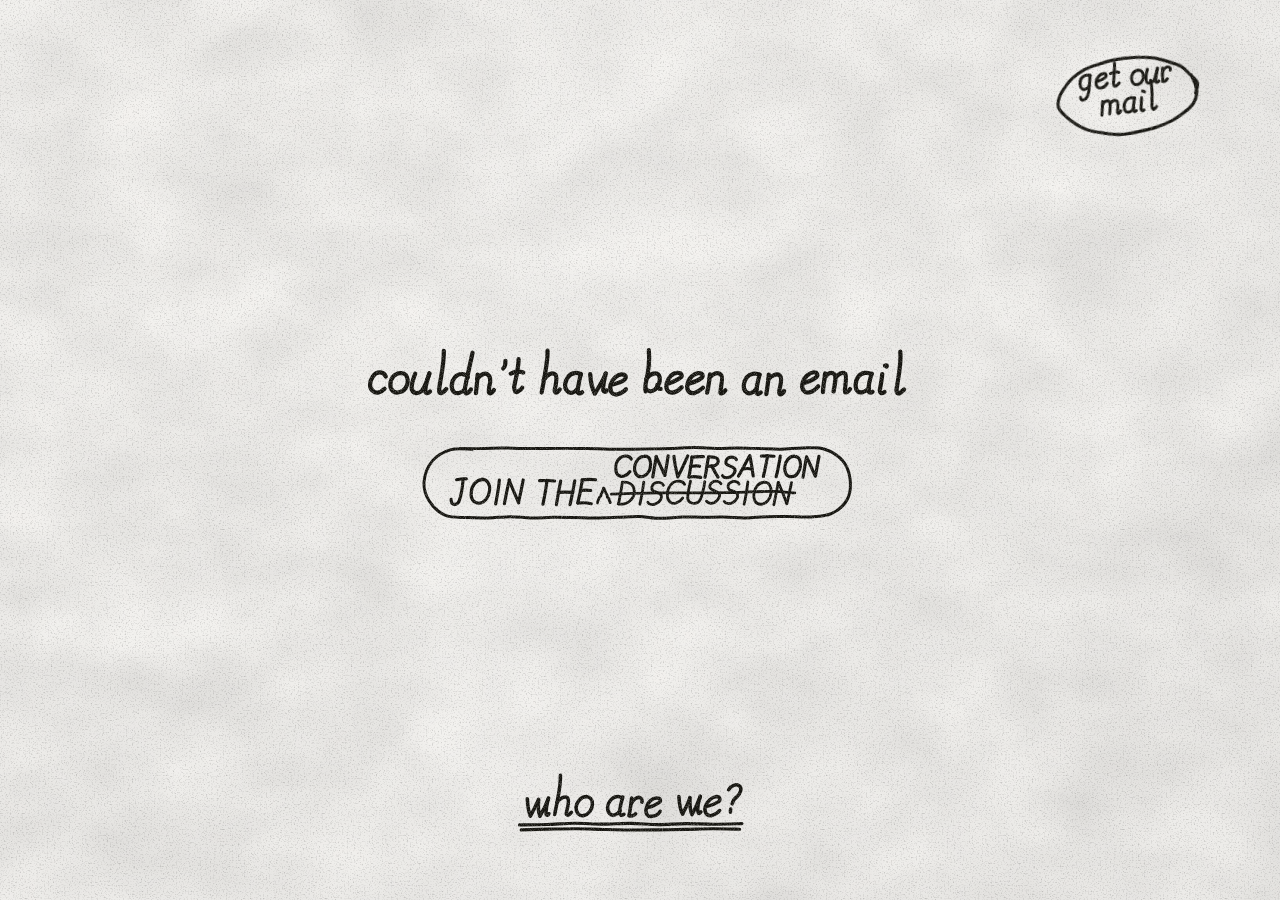
==== index.html @ 656acba3 "Build the couldn't-have-been-an-email landing page A static three-page site: the landing page, an ab" ====
<!DOCTYPE html>
<html lang="en">
<head>
<meta charset="utf-8">
<meta name="viewport" content="width=device-width, initial-scale=1">
<title>couldn't have been an email</title>
<meta name="description" content="couldn't have been an email — join the conversation.">
<link rel="preload" href="assets/fonts/LetHerGo-Regular.woff2" as="font" type="font/woff2" crossorigin>
<link rel="stylesheet" href="assets/css/style.css">
<link rel="icon" href="assets/svg/favicon.svg" type="image/svg+xml">
</head>
<body class="page page--landing">

<!-- the photocopier: grain, mottle and a soft toner edge on every ink stroke -->
<svg class="filters" aria-hidden="true" focusable="false">
  <filter id="toner" x="-10%" y="-10%" width="120%" height="120%" color-interpolation-filters="sRGB">
    <feTurbulence type="fractalNoise" baseFrequency="0.07 0.09" numOctaves="2" seed="4" result="noise"/>
    <feDisplacementMap in="SourceGraphic" in2="noise" scale="0.5" xChannelSelector="R" yChannelSelector="G" result="wobble"/>
    <feTurbulence type="fractalNoise" baseFrequency="1.1" numOctaves="2" seed="9" result="specks"/>
    <feColorMatrix in="specks" type="matrix" result="mask"
      values="0 0 0 0 0  0 0 0 0 0  0 0 0 0 0  0.9 0 0 0 -0.42"/>
    <feComposite in="wobble" in2="mask" operator="out"/>
  </filter>
</svg>

<div class="paper" aria-hidden="true"></div>
<div class="grain" aria-hidden="true"></div>

<main class="landing">

  <a class="btn btn--mail" href="mailto:hello@couldnthavebeenanemail.com"
     aria-label="get our mail — hello@couldnthavebeenanemail.com">
    <span class="btn__spin">
        <!-- hw:mail -->
        <svg class="mark mark--mail" viewBox="0 -16 76 44" fill="none" stroke="currentColor" stroke-width="1.5" stroke-linecap="round" stroke-linejoin="round" role="img" aria-label="get our mail" focusable="false">
          <path class="mark__ring" d="M 71.12,-1.53 C 71.37,-0.72 72.33,1.69 72.62,3.32 C 72.91,4.95 73.21,6.59 72.84,8.24 C 72.46,9.89 71.70,11.69 70.38,13.19 C 69.06,14.70 66.91,16.04 64.89,17.27 C 62.88,18.49 60.69,19.64 58.29,20.55 C 55.89,21.45 53.29,22.13 50.49,22.68 C 47.68,23.23 44.50,23.59 41.48,23.85 C 38.47,24.10 35.34,24.45 32.39,24.22 C 29.44,23.99 26.49,23.16 23.77,22.47 C 21.05,21.77 18.38,21.12 16.08,20.04 C 13.77,18.96 11.68,17.35 9.95,16.00 C 8.22,14.64 6.96,13.41 5.70,11.90 C 4.45,10.38 2.82,8.58 2.43,6.91 C 2.05,5.24 2.68,3.49 3.39,1.89 C 4.09,0.28 5.36,-1.24 6.65,-2.73 C 7.94,-4.21 9.26,-5.67 11.14,-7.00 C 13.01,-8.33 15.53,-9.77 17.91,-10.68 C 20.28,-11.60 22.63,-11.97 25.39,-12.49 C 28.15,-13.00 31.39,-13.55 34.46,-13.76 C 37.52,-13.96 40.75,-13.92 43.76,-13.70 C 46.77,-13.49 49.82,-13.10 52.52,-12.44 C 55.21,-11.79 57.58,-10.79 59.92,-9.77 C 62.26,-8.75 64.78,-7.67 66.56,-6.33 C 68.33,-4.99 69.38,-3.29 70.59,-1.75 C 71.80,-0.21 73.52,1.29 73.81,2.90 C 74.09,4.51 72.55,7.06 72.30,7.90"/>
          <path d="M 20.30,-7.17 C 19.06,-8.03 16.93,-7.92 15.61,-6.42 C 14.45,-4.64 14.28,-2.21 15.53,-1.17 C 16.37,-0.15 18.25,-0.91 19.31,-2.29"/>
          <path d="M 20.32,-7.48 C 19.79,-4.84 19.15,-1.85 18.66,0.58 C 17.95,2.83 16.91,4.39 15.55,4.45 C 14.55,4.61 13.87,4.03 14.19,3.05"/>
          <path d="M 23.09,-3.77 C 24.59,-4.02 26.75,-4.73 27.91,-5.56 C 28.72,-6.37 28.51,-7.57 27.21,-7.52 C 25.45,-7.55 23.44,-5.89 22.88,-3.72 C 22.43,-1.55 23.58,0.01 25.42,-0.44 C 26.66,-0.44 27.69,-1.45 28.50,-2.42"/>
          <path d="M 33.33,-12.12 C 33.06,-8.12 31.95,-4.42 31.60,-2.06 C 31.43,-0.94 31.83,0.13 32.86,-0.66 C 33.58,-0.94 33.97,-1.39 34.51,-1.83"/>
          <path d="M 30.61,-7.05 C 32.01,-7.42 33.79,-7.71 34.88,-7.19"/>
          <path d="M 44.66,-7.18 C 42.80,-7.24 40.89,-5.24 40.90,-2.90 C 40.89,-1.02 42.19,0.44 43.93,0.08 C 45.81,-0.29 47.16,-2.27 47.13,-4.38 C 47.06,-5.98 46.15,-7.09 44.85,-6.99 Z"/>
          <path d="M 49.49,-6.93 C 48.66,-4.90 47.92,-2.66 48.27,-1.01 C 48.71,0.44 50.42,0.53 51.92,-0.76 C 52.94,-1.92 53.71,-4.25 54.60,-6.80"/>
          <path d="M 54.63,-6.92 C 53.60,-3.99 53.09,-1.67 53.04,-0.32 C 52.88,0.34 53.86,0.57 54.59,-0.34"/>
          <path d="M 57.14,-6.67 C 56.80,-4.28 56.58,-1.93 56.52,-0.14"/>
          <path d="M 56.85,-4.50 C 57.96,-6.27 59.38,-7.19 60.30,-6.84 C 61.08,-6.49 61.35,-5.76 60.93,-5.14"/>
          <path d="M 56.43,0.10 C 57.19,0.46 58.08,0.13 58.93,-0.92"/>
          <path d="M 24.98,6.57 C 24.50,9.06 24.22,11.34 23.77,13.32"/>
          <path d="M 24.74,8.15 C 25.68,6.48 27.39,5.93 28.22,6.85 C 28.67,7.39 28.65,9.56 27.74,13.19"/>
          <path d="M 28.51,8.23 C 29.47,6.80 31.18,6.29 31.98,6.96 C 32.72,7.42 32.49,9.61 32.10,11.24 C 31.78,12.34 31.61,13.13 31.90,13.31 C 32.25,13.81 32.95,13.20 33.51,12.33"/>
          <path d="M 41.20,6.94 C 40.05,6.01 37.86,6.06 36.55,7.80 C 35.20,9.18 35.15,11.99 36.08,13.02 C 37.20,13.77 38.98,13.49 40.28,11.72"/>
          <path d="M 41.37,6.58 C 40.53,9.18 39.93,11.49 39.99,12.71 C 40.01,13.39 40.44,13.91 41.37,13.15"/>
          <path d="M 44.82,6.87 C 44.47,9.19 44.02,11.52 43.81,12.71 C 43.95,13.38 44.33,14.03 45.32,13.26"/>
          <path d="M 45.70,3.79 C 46.23,3.84 46.39,3.76 46.67,4.25"/>
          <path d="M 50.40,-1.23 C 51.00,2.77 50.12,7.30 49.64,10.82 C 49.38,12.51 49.53,14.08 50.50,13.48 C 51.20,13.13 51.55,12.60 51.86,12.25"/>
        </svg>
        <!-- /hw:mail -->
    </span>
  </a>

  <h1 class="landing__title">
        <!-- hw:title -->
        <svg class="mark mark--title" viewBox="0 -24 278 34" fill="none" stroke="currentColor" stroke-width="2.1" stroke-linecap="round" stroke-linejoin="round" role="img" aria-label="couldn't have been an email" focusable="false">
          <path d="M 12.78,-8.33 C 11.87,-10.83 8.36,-11.42 6.43,-8.46 C 4.54,-5.71 4.49,-2.53 6.36,-1.24 C 8.10,0.33 10.36,-0.35 12.19,-2.27"/>
          <path d="M 20.26,-10.10 C 17.36,-10.11 15.04,-7.40 15.08,-4.44 C 14.94,-1.71 16.83,0.06 19.33,-0.54 C 21.94,-0.78 23.83,-3.58 23.71,-6.41 C 23.52,-8.72 22.27,-10.20 20.42,-10.08 Z"/>
          <path d="M 27.40,-9.71 C 26.40,-7.23 25.30,-4.19 25.72,-1.82 C 26.61,0.29 28.98,0.56 30.74,-1.33 C 32.21,-3.08 33.26,-6.31 34.45,-9.75"/>
          <path d="M 34.43,-10.03 C 33.08,-5.89 32.36,-2.76 32.35,-0.87 C 32.53,-0.10 33.36,0.46 34.76,-0.94"/>
          <path d="M 41.59,-21.10 C 41.81,-15.41 40.29,-8.75 39.52,-3.78 C 39.15,-1.60 39.01,0.54 40.64,-0.24 C 41.70,-0.81 42.16,-1.17 42.83,-2.12"/>
          <path d="M 53.50,-7.96 C 52.76,-9.82 49.31,-10.40 47.16,-8.07 C 45.27,-6.04 45.00,-2.52 46.44,-0.88 C 47.72,0.65 50.52,-0.09 52.07,-2.04"/>
          <path d="M 55.86,-20.16 C 54.50,-13.65 52.77,-6.52 52.11,-2.65 C 52.10,-0.91 52.11,0.62 53.50,-0.22 C 54.24,-0.67 54.67,-1.22 55.09,-1.98"/>
          <path d="M 58.41,-9.35 C 58.17,-5.79 57.83,-2.77 57.55,-0.10"/>
          <path d="M 58.20,-7.16 C 59.83,-9.59 62.52,-10.46 63.68,-9.02 C 64.75,-8.38 64.90,-5.79 64.17,-3.29 C 64.00,-1.55 63.73,-0.30 64.26,-0.26 C 64.51,0.60 65.76,-0.42 66.49,-1.62"/>
          <path d="M 72.16,-16.18 C 72.26,-14.53 72.14,-13.18 71.08,-12.38"/>
          <path d="M 78.74,-16.99 C 78.58,-11.46 77.14,-6.57 76.50,-3.19 C 76.58,-1.31 77.07,-0.14 78.45,-0.96 C 79.49,-1.64 80.28,-2.14 80.53,-2.77"/>
          <path d="M 74.85,-9.84 C 76.82,-10.86 79.38,-10.93 81.05,-10.32"/>
          <path d="M 93.10,-21.17 C 93.28,-15.75 91.73,-9.11 90.18,-0.42"/>
          <path d="M 91.12,-6.58 C 93.05,-9.64 95.55,-10.64 97.05,-9.25 C 97.97,-8.30 97.38,-5.56 96.98,-3.18 C 96.55,-1.71 96.35,-1.03 96.88,-0.62 C 97.37,-0.02 98.30,-0.67 99.18,-1.96"/>
          <path d="M 109.64,-9.33 C 107.98,-10.53 104.87,-10.48 103.29,-8.10 C 101.54,-5.79 101.18,-2.56 102.93,-1.15 C 104.17,0.53 106.44,-0.14 108.14,-2.40"/>
          <path d="M 109.62,-9.70 C 108.87,-6.19 108.12,-3.21 108.09,-1.21 C 107.76,-0.17 108.89,0.56 110.29,-0.55"/>
          <path d="M 114.28,-9.58 C 114.47,-5.66 115.52,-1.85 116.57,0.16 C 118.90,-3.52 121.00,-6.99 121.88,-9.68"/>
          <path d="M 122.03,-9.93 C 121.08,-6.45 120.57,-2.84 120.79,-1.40 C 121.19,-0.46 121.87,-0.46 122.45,-1.46"/>
          <path d="M 124.53,-4.18 C 126.99,-4.74 129.66,-5.57 131.02,-6.55 C 132.50,-7.85 132.10,-9.37 130.18,-9.40 C 128.10,-9.52 125.23,-7.31 124.38,-4.22 C 123.70,-1.17 125.26,0.73 127.50,0.57 C 129.31,0.09 131.01,-0.78 132.05,-2.07"/>
          <path d="M 143.37,-21.43 C 143.93,-15.47 142.74,-8.50 141.77,-4.68 C 141.67,-2.66 141.52,-1.50 141.80,-1.00"/>
          <path d="M 142.13,-7.21 C 144.18,-9.94 147.37,-10.76 148.38,-8.98 C 149.49,-6.99 148.48,-3.56 146.39,-1.86 C 144.59,-0.56 142.88,-0.85 141.81,-2.24"/>
          <path d="M 147.63,-4.26 C 147.59,-2.76 148.43,-2.09 149.26,-2.19"/>
          <path d="M 152.48,-4.83 C 154.61,-5.19 157.15,-6.53 159.08,-7.75 C 160.25,-8.76 159.59,-10.20 157.98,-10.17 C 155.31,-10.46 152.89,-7.86 152.25,-4.91 C 151.56,-1.88 153.02,-0.15 155.45,-0.37 C 157.36,-0.75 158.64,-1.87 159.69,-3.03"/>
          <path d="M 162.82,-4.64 C 164.91,-5.29 167.58,-6.08 169.33,-7.49 C 170.57,-8.51 170.27,-10.08 168.10,-10.05 C 166.00,-10.19 163.07,-7.62 162.67,-4.60 C 161.69,-1.85 163.44,0.12 165.80,-0.07 C 167.65,-0.65 169.20,-1.83 170.26,-2.80"/>
          <path d="M 173.75,-9.44 C 173.49,-5.98 172.81,-3.02 172.31,-0.31"/>
          <path d="M 173.49,-7.65 C 175.14,-9.83 177.53,-10.63 179.01,-9.43 C 180.23,-8.72 179.75,-5.91 179.30,-3.54 C 179.11,-1.81 178.83,-0.88 178.99,-0.15 C 179.94,0.31 180.71,-0.47 181.41,-1.57"/>
          <path d="M 198.30,-9.18 C 196.60,-10.35 193.73,-9.97 191.85,-7.77 C 190.27,-5.66 190.00,-1.87 191.58,-0.85 C 192.96,0.84 195.40,-0.08 196.91,-2.40"/>
          <path d="M 198.39,-9.37 C 197.52,-6.19 196.85,-2.74 196.86,-1.03 C 196.80,0.20 197.36,1.00 199.00,-0.44"/>
          <path d="M 202.93,-9.25 C 202.67,-5.51 202.16,-2.58 201.73,0.35"/>
          <path d="M 202.86,-7.06 C 204.33,-9.17 207.06,-9.92 208.35,-8.94 C 209.53,-7.90 209.07,-5.24 208.47,-2.90 C 208.07,-1.28 207.88,0.07 208.27,0.18 C 208.76,0.85 209.99,0.24 210.56,-1.23"/>
          <path d="M 220.07,-5.10 C 222.34,-5.63 224.68,-6.50 226.33,-7.90 C 227.48,-8.68 227.20,-10.53 225.28,-10.47 C 223.08,-10.31 220.30,-7.88 219.72,-5.16 C 218.89,-2.05 220.68,0.08 223.06,-0.52 C 224.73,-0.78 226.20,-1.99 227.48,-3.47"/>
          <path d="M 230.90,-9.89 C 230.52,-6.29 229.94,-3.36 229.81,-0.63"/>
          <path d="M 230.80,-7.71 C 231.81,-9.99 234.06,-10.82 235.32,-9.57 C 236.42,-8.76 236.10,-5.96 235.09,-0.93"/>
          <path d="M 236.25,-7.92 C 237.34,-9.66 239.62,-10.64 240.76,-9.80 C 241.56,-8.99 241.27,-6.15 240.90,-3.53 C 240.61,-1.83 240.50,-1.32 240.84,-0.54 C 241.52,-0.24 242.43,-0.91 243.32,-2.11"/>
          <path d="M 253.86,-9.59 C 252.04,-10.66 249.03,-10.37 247.37,-8.32 C 245.68,-5.90 245.59,-2.29 247.16,-0.91 C 248.44,0.04 251.05,-0.69 252.69,-2.62"/>
          <path d="M 254.11,-9.78 C 252.98,-6.63 252.45,-3.15 252.49,-1.70 C 252.51,-0.40 253.28,0.10 254.46,-0.79"/>
          <path d="M 259.25,-9.51 C 259.06,-6.12 258.26,-3.14 258.03,-1.50 C 258.05,-0.12 258.82,0.47 260.40,-0.63"/>
          <path d="M 260.62,-13.78 C 261.14,-14.00 261.68,-13.94 261.44,-13.27"/>
          <path d="M 268.23,-20.71 C 268.81,-15.32 267.39,-8.52 266.63,-3.67 C 266.02,-1.22 266.43,0.66 268.01,-0.12 C 268.69,-0.61 269.25,-1.26 270.09,-1.91"/>
        </svg>
        <!-- /hw:title -->
  </h1>

  <a class="btn btn--join" href="manifesto.html" aria-label="Join the conversation">
        <!-- hw:join -->
        <svg class="mark mark--join" viewBox="0 -34 236 44" fill="none" stroke="currentColor" stroke-width="1.7" stroke-linecap="round" stroke-linejoin="round" role="img" aria-label="Join the conversation" focusable="false">
          <path class="mark__pill" d="M 21.50,-30.04 C 23.40,-30.02 29.19,-29.88 32.93,-29.92 C 36.66,-29.96 40.18,-30.28 43.90,-30.30 C 47.61,-30.31 51.30,-30.06 55.21,-30.01 C 59.13,-29.97 63.42,-30.02 67.38,-30.03 C 71.35,-30.03 75.27,-30.06 79.00,-30.04 C 82.72,-30.02 85.99,-29.99 89.73,-29.92 C 93.47,-29.85 97.54,-29.67 101.43,-29.62 C 105.32,-29.57 109.21,-29.59 113.06,-29.62 C 116.90,-29.64 120.72,-29.71 124.51,-29.78 C 128.31,-29.84 132.01,-29.90 135.82,-30.01 C 139.63,-30.12 143.48,-30.46 147.35,-30.46 C 151.22,-30.46 155.24,-30.05 159.05,-30.01 C 162.87,-29.97 166.42,-30.23 170.23,-30.22 C 174.04,-30.21 178.04,-30.04 181.92,-29.94 C 185.80,-29.84 189.59,-29.57 193.50,-29.62 C 197.41,-29.67 201.53,-30.21 205.40,-30.23 C 209.27,-30.25 213.19,-30.85 216.72,-29.73 C 220.26,-28.61 224.29,-26.19 226.62,-23.52 C 228.94,-20.85 230.24,-17.18 230.67,-13.72 C 231.10,-10.25 230.82,-5.81 229.20,-2.72 C 227.57,0.38 224.29,3.27 220.92,4.85 C 217.55,6.42 212.82,6.44 208.97,6.72 C 205.12,6.99 201.66,6.55 197.82,6.52 C 193.98,6.50 189.80,6.45 185.93,6.57 C 182.06,6.70 178.42,7.23 174.62,7.28 C 170.82,7.32 166.98,6.88 163.13,6.82 C 159.28,6.75 155.25,6.90 151.50,6.90 C 147.74,6.89 144.39,6.68 140.60,6.78 C 136.81,6.87 132.61,7.51 128.75,7.47 C 124.88,7.43 121.17,6.62 117.43,6.53 C 113.68,6.44 110.16,6.80 106.28,6.93 C 102.40,7.05 98.04,7.25 94.15,7.27 C 90.25,7.30 86.74,7.11 82.93,7.06 C 79.11,7.00 75.15,6.92 71.27,6.95 C 67.40,6.99 63.46,7.34 59.67,7.28 C 55.89,7.22 52.46,6.59 48.59,6.59 C 44.72,6.60 40.30,7.22 36.45,7.30 C 32.59,7.38 29.27,7.31 25.44,7.07 C 21.61,6.83 16.88,7.35 13.45,5.83 C 10.02,4.32 6.74,1.03 4.87,-2.00 C 2.99,-5.03 1.87,-8.77 2.19,-12.35 C 2.51,-15.93 4.37,-20.64 6.77,-23.48 C 9.17,-26.32 13.05,-28.39 16.61,-29.40 C 20.17,-30.42 26.22,-29.53 28.14,-29.55"/>
          <path d="M 19.64,-13.23 C 21.28,-13.61 23.52,-13.84 24.82,-13.72"/>
          <path d="M 23.13,-13.49 C 22.78,-9.07 21.97,-4.41 21.06,-2.10 C 20.42,0.07 18.08,0.51 17.12,-0.62 C 16.83,-1.24 16.58,-1.85 16.71,-2.66"/>
          <path d="M 33.44,-13.29 C 30.46,-13.35 27.54,-10.14 27.51,-6.53 C 26.96,-3.09 28.71,-0.59 31.66,-0.61 C 34.36,-0.76 36.91,-3.59 37.30,-7.40 C 37.77,-10.69 36.03,-13.34 33.41,-13.54 Z"/>
          <path d="M 42.56,-13.07 C 42.27,-8.63 41.27,-4.11 40.58,-0.25"/>
          <path d="M 45.26,-0.39 C 46.01,-4.39 46.94,-9.06 47.94,-13.02"/>
          <path d="M 47.82,-13.05 C 49.34,-8.96 51.22,-4.78 52.90,-0.84"/>
          <path d="M 52.81,-0.98 C 53.75,-4.87 54.55,-8.97 55.36,-13.11"/>
          <path d="M 64.13,-12.71 C 66.85,-12.84 70.00,-12.94 72.21,-12.56"/>
          <path d="M 68.11,-12.85 C 67.64,-8.25 66.68,-3.58 65.96,-0.07"/>
          <path d="M 75.45,-12.54 C 74.61,-8.29 73.77,-3.39 73.16,0.17"/>
          <path d="M 83.01,-12.59 C 82.16,-8.08 81.37,-3.41 80.45,0.15"/>
          <path d="M 74.14,-6.42 C 76.78,-6.60 79.60,-6.54 81.96,-6.42"/>
          <path d="M 94.17,-13.20 C 91.63,-13.59 88.74,-13.43 86.99,-13.12"/>
          <path d="M 87.06,-13.22 C 86.53,-9.14 85.58,-4.48 84.62,-0.78"/>
          <path d="M 85.99,-7.40 C 88.07,-7.82 90.25,-7.66 91.55,-7.46"/>
          <path d="M 84.72,-0.71 C 87.34,-1.00 89.90,-0.84 91.90,-0.35"/>
          <path class="mark__struck" d="M 108.53,-11.95 C 108.04,-7.92 107.14,-3.71 106.48,-0.27"/>
          <path class="mark__struck" d="M 108.51,-11.83 C 111.78,-12.27 114.84,-10.71 114.88,-7.35 C 115.36,-4.11 112.42,-0.50 108.81,-0.17 C 107.89,-0.07 106.99,-0.13 106.30,-0.28"/>
          <path class="mark__struck" d="M 120.00,-11.94 C 119.55,-7.69 118.76,-3.38 117.94,-0.08"/>
          <path class="mark__struck" d="M 130.56,-10.26 C 129.87,-11.76 127.80,-12.35 125.76,-11.33 C 124.27,-10.30 123.81,-8.31 124.96,-7.36 C 126.31,-6.54 128.52,-6.23 129.42,-5.01 C 129.99,-3.82 128.87,-1.37 126.74,-0.48 C 124.90,0.49 123.00,0.08 122.22,-1.18"/>
          <path class="mark__struck" d="M 141.93,-10.71 C 141.07,-12.63 137.89,-13.00 135.74,-11.66 C 133.42,-10.11 132.34,-6.84 132.71,-4.14 C 132.94,-1.43 135.30,0.07 137.47,-0.78 C 139.00,-1.24 140.18,-2.24 140.93,-3.39"/>
          <path class="mark__struck" d="M 145.08,-12.46 C 144.25,-8.78 143.36,-5.13 143.63,-3.03 C 143.93,-0.77 147.01,0.24 149.13,-1.18 C 150.44,-1.93 150.93,-3.69 151.41,-5.85 C 152.11,-8.01 152.51,-10.14 152.75,-12.26"/>
          <path class="mark__struck" d="M 161.45,-11.05 C 160.76,-12.32 158.57,-13.12 156.94,-11.90 C 155.38,-11.16 154.83,-9.11 156.25,-8.21 C 157.44,-7.06 159.75,-7.19 160.43,-5.82 C 161.24,-4.69 160.08,-2.28 158.07,-1.02 C 156.09,-0.15 154.45,-0.65 153.67,-1.76"/>
          <path class="mark__struck" d="M 171.13,-10.84 C 170.69,-12.34 168.32,-12.78 166.56,-11.71 C 165.03,-10.99 164.72,-9.04 165.98,-7.84 C 167.08,-7.12 169.54,-6.97 170.14,-5.54 C 170.99,-4.31 169.78,-2.03 167.76,-1.06 C 165.98,-0.07 163.91,-0.33 163.18,-1.61"/>
          <path class="mark__struck" d="M 175.86,-12.03 C 175.37,-7.96 174.69,-3.67 173.83,-0.07"/>
          <path class="mark__struck" d="M 184.75,-11.87 C 181.89,-11.88 179.46,-9.23 179.15,-5.85 C 178.61,-2.59 180.16,-0.03 182.78,-0.07 C 185.53,-0.04 187.97,-2.86 188.30,-6.22 C 188.56,-9.56 187.29,-11.92 184.66,-11.93 Z"/>
          <path class="mark__struck" d="M 189.79,0.22 C 190.55,-3.78 191.51,-7.95 192.11,-11.75"/>
          <path class="mark__struck" d="M 192.24,-11.70 C 193.74,-8.18 195.41,-4.04 196.77,-0.35"/>
          <path class="mark__struck" d="M 196.77,-0.38 C 197.71,-4.16 198.48,-8.05 199.30,-11.66"/>
          <path d="M 113.33,-24.26 C 112.58,-26.06 109.82,-26.46 107.70,-25.24 C 105.71,-23.86 104.64,-20.97 105.08,-18.22 C 105.29,-15.71 107.26,-14.60 109.40,-15.22 C 110.79,-15.67 111.78,-16.41 112.53,-17.61"/>
          <path d="M 120.36,-25.76 C 117.76,-25.84 115.58,-23.33 115.09,-20.22 C 114.74,-17.18 116.23,-14.83 118.38,-14.85 C 120.93,-14.67 123.35,-17.43 123.63,-20.32 C 123.97,-23.53 123.01,-25.92 120.52,-25.86 Z"/>
          <path d="M 124.86,-14.73 C 125.48,-18.44 126.17,-22.45 126.76,-25.70"/>
          <path d="M 126.58,-25.64 C 128.18,-22.51 129.84,-18.79 131.25,-15.63"/>
          <path d="M 131.30,-15.58 C 132.03,-19.15 132.61,-22.56 133.10,-26.07"/>
          <path d="M 136.22,-25.74 C 136.47,-21.92 137.52,-17.86 138.25,-14.77 C 140.24,-18.15 141.91,-22.33 143.61,-25.98"/>
          <path d="M 152.00,-25.63 C 149.62,-25.71 147.11,-25.65 145.69,-25.19"/>
          <path d="M 145.94,-25.46 C 145.55,-21.87 144.79,-17.65 144.24,-14.63"/>
          <path d="M 144.98,-20.39 C 146.86,-20.60 148.64,-20.87 149.98,-20.44"/>
          <path d="M 144.27,-14.70 C 146.25,-14.96 148.78,-14.81 150.56,-14.47"/>
          <path d="M 152.88,-14.54 C 153.64,-18.05 154.02,-22.21 154.79,-25.46"/>
          <path d="M 154.75,-25.45 C 156.77,-25.50 159.61,-25.28 159.84,-23.76 C 160.40,-22.44 159.20,-20.94 157.23,-20.51 C 156.07,-20.52 155.01,-20.40 154.09,-20.51"/>
          <path d="M 156.41,-20.68 C 157.49,-18.56 158.65,-16.43 159.83,-14.61"/>
          <path d="M 169.71,-24.04 C 169.15,-25.27 167.06,-25.80 165.40,-24.97 C 163.95,-24.18 163.66,-22.16 164.64,-21.34 C 166.04,-20.57 168.04,-20.15 168.80,-19.03 C 169.46,-17.91 168.34,-15.72 166.33,-14.69 C 164.65,-14.14 162.85,-14.29 162.26,-15.44"/>
          <path d="M 170.82,-15.22 C 172.98,-18.87 175.05,-22.98 176.89,-26.20 C 177.69,-22.81 178.17,-18.72 178.73,-15.23"/>
          <path d="M 173.03,-18.99 C 174.78,-19.32 176.67,-19.31 177.96,-18.98"/>
          <path d="M 183.10,-25.93 C 185.18,-26.02 187.89,-26.01 189.87,-25.80"/>
          <path d="M 186.46,-26.06 C 185.72,-22.21 185.03,-18.29 184.17,-14.97"/>
          <path d="M 193.26,-25.89 C 192.64,-22.09 191.95,-18.04 191.01,-14.84"/>
          <path d="M 200.73,-25.89 C 198.06,-25.82 195.92,-23.25 195.64,-19.97 C 195.28,-17.09 196.73,-14.72 199.33,-14.86 C 201.70,-14.81 203.80,-17.56 204.11,-20.78 C 204.27,-23.74 203.04,-26.00 200.66,-25.77 Z"/>
          <path d="M 205.46,-14.60 C 206.02,-18.00 206.65,-22.04 207.34,-25.42"/>
          <path d="M 207.29,-25.52 C 208.99,-22.26 210.48,-18.53 211.97,-15.36"/>
          <path d="M 212.11,-15.21 C 212.71,-18.82 213.33,-22.28 213.99,-25.74"/>
          <path class="mark__strike" d="M 102.68,-5.49 C 104.70,-5.57 110.68,-5.82 114.79,-5.94 C 118.91,-6.06 123.21,-6.17 127.37,-6.20 C 131.53,-6.24 135.71,-6.17 139.77,-6.16 C 143.83,-6.15 147.67,-6.13 151.73,-6.15 C 155.79,-6.16 160.00,-6.17 164.14,-6.26 C 168.27,-6.34 172.39,-6.57 176.55,-6.68 C 180.71,-6.80 185.02,-7.01 189.10,-6.93 C 193.17,-6.84 199.03,-6.30 201.01,-6.18"/>
          <path class="mark__caret" d="M 95.15,-0.85 C 95.18,-0.96 95.22,-1.18 95.33,-1.49 C 95.44,-1.81 95.64,-2.37 95.80,-2.75 C 95.95,-3.12 96.07,-3.45 96.25,-3.73 C 96.44,-4.02 96.76,-4.16 96.92,-4.46 C 97.08,-4.77 97.08,-5.26 97.21,-5.58 C 97.34,-5.89 97.56,-6.04 97.70,-6.36 C 97.85,-6.68 97.92,-7.12 98.07,-7.50 C 98.22,-7.88 98.52,-8.44 98.61,-8.63"/>
          <path class="mark__caret" d="M 98.49,-8.65 C 98.60,-8.46 98.94,-7.86 99.11,-7.52 C 99.27,-7.17 99.37,-6.87 99.51,-6.58 C 99.65,-6.28 99.81,-6.01 99.95,-5.73 C 100.10,-5.45 100.27,-5.22 100.38,-4.90 C 100.48,-4.57 100.43,-4.06 100.57,-3.79 C 100.71,-3.53 101.07,-3.56 101.22,-3.29 C 101.38,-3.02 101.35,-2.56 101.49,-2.18 C 101.63,-1.79 101.96,-1.19 102.06,-0.99"/>
        </svg>
        <!-- /hw:join -->
  </a>

  <a class="btn btn--who" href="about.html" aria-label="who are we?">
        <!-- hw:who -->
        <svg class="mark mark--who" viewBox="0 -22 115 32" fill="none" stroke="currentColor" stroke-width="1.7" stroke-linecap="round" stroke-linejoin="round" role="img" aria-label="who are we?" focusable="false">
          <path d="M 5.82,-8.21 C 5.96,-4.98 6.52,-1.67 7.27,0.06 C 8.55,-2.22 10.04,-5.36 11.21,-7.89"/>
          <path d="M 11.22,-7.61 C 10.97,-4.86 11.07,-1.73 11.81,0.15 C 13.41,-2.48 14.91,-5.72 15.91,-8.44"/>
          <path d="M 16.00,-8.57 C 15.09,-5.42 14.73,-2.00 14.81,-0.75 C 15.18,-0.11 15.84,-0.14 16.16,-1.04"/>
          <path d="M 21.67,-19.45 C 21.93,-14.42 20.40,-8.60 18.92,-0.69"/>
          <path d="M 19.97,-6.33 C 21.46,-8.68 23.84,-9.56 25.02,-8.69 C 26.02,-7.68 25.39,-5.13 24.93,-3.31 C 24.61,-1.81 24.14,-0.83 24.72,-0.66 C 25.18,0.03 26.15,-0.84 26.94,-1.74"/>
          <path d="M 34.09,-9.29 C 31.62,-9.22 29.33,-6.67 29.14,-4.04 C 29.12,-1.50 30.71,0.31 32.90,-0.19 C 35.21,-0.76 36.89,-3.01 36.97,-5.53 C 37.11,-7.66 36.01,-9.12 33.99,-9.31 Z"/>
          <path d="M 51.16,-8.65 C 49.68,-9.75 47.19,-9.56 45.53,-7.31 C 43.85,-5.33 43.92,-2.24 45.38,-1.03 C 46.67,0.32 48.76,-0.56 50.31,-2.42"/>
          <path d="M 51.56,-9.08 C 50.59,-5.71 49.98,-2.96 49.97,-1.41 C 50.17,-0.45 50.65,0.22 52.11,-0.79"/>
          <path d="M 55.80,-8.57 C 55.47,-5.66 55.07,-2.54 54.55,-0.10"/>
          <path d="M 55.53,-5.73 C 56.55,-8.03 58.55,-9.24 59.79,-8.78 C 60.68,-8.44 60.99,-7.34 60.72,-6.60"/>
          <path d="M 54.65,-0.32 C 55.34,0.50 56.89,-0.20 57.71,-1.04"/>
          <path d="M 63.00,-3.91 C 64.86,-4.17 67.29,-5.23 68.95,-6.38 C 70.00,-7.02 69.65,-8.55 68.12,-8.56 C 65.67,-8.71 63.44,-6.59 62.88,-3.93 C 62.06,-1.29 63.48,0.62 65.56,0.13 C 67.39,0.10 68.74,-1.03 69.46,-2.18"/>
          <path d="M 78.44,-9.27 C 78.63,-6.09 79.24,-2.60 80.22,-0.85 C 81.22,-2.96 82.92,-6.19 83.71,-8.73"/>
          <path d="M 83.70,-8.59 C 83.64,-5.71 83.71,-2.69 84.68,-0.66 C 86.16,-3.09 87.57,-6.61 88.65,-9.40"/>
          <path d="M 88.73,-9.32 C 87.70,-6.27 87.26,-3.01 87.64,-1.71 C 87.94,-0.91 88.39,-1.03 89.03,-1.95"/>
          <path d="M 91.28,-4.42 C 93.25,-4.75 95.88,-5.77 97.33,-6.72 C 98.60,-7.72 98.12,-9.22 96.53,-9.27 C 94.17,-9.03 91.95,-7.01 91.09,-4.48 C 90.45,-1.88 91.67,-0.02 93.86,-0.12 C 95.89,-0.63 97.20,-1.57 97.97,-2.59"/>
          <path d="M 102.27,-12.53 C 103.37,-14.60 106.01,-15.50 107.30,-14.44 C 108.97,-13.37 107.86,-10.68 106.38,-9.28 C 105.15,-8.45 104.27,-7.26 103.98,-5.77"/>
          <path d="M 103.24,-3.30 C 103.19,-2.63 103.09,-2.37 103.15,-1.80"/>
          <path class="mark__rule" d="M 2.07,4.29 C 4.27,4.26 10.87,4.24 15.29,4.11 C 19.71,3.98 24.16,3.53 28.58,3.51 C 33.00,3.48 37.36,3.95 41.82,3.95 C 46.28,3.96 50.92,3.52 55.35,3.55 C 59.79,3.59 63.98,4.13 68.41,4.16 C 72.83,4.18 77.46,3.73 81.92,3.70 C 86.38,3.67 90.70,3.98 95.16,3.97 C 99.61,3.97 106.38,3.73 108.62,3.68"/>
          <path class="mark__rule" d="M 2.86,6.70 C 5.05,6.64 11.56,6.43 15.98,6.34 C 20.40,6.25 24.97,6.12 29.37,6.14 C 33.76,6.17 38.02,6.39 42.35,6.49 C 46.67,6.59 50.95,6.70 55.30,6.73 C 59.64,6.76 64.05,6.71 68.40,6.67 C 72.76,6.63 77.06,6.57 81.45,6.48 C 85.84,6.39 90.38,6.14 94.73,6.13 C 99.08,6.12 105.42,6.37 107.55,6.42"/>
        </svg>
        <!-- /hw:who -->
  </a>

</main>

<script src="assets/js/main.js"></script>
</body>
</html>
---- assets/css/style.css ----
/* couldn't have been an email
   Black ink on photocopied paper. Every handwritten mark is an inline SVG
   generated by tools/handwriting.py; everything else here is texture. */

@font-face {
  font-family: "Let Her Go";
  src: url("../fonts/LetHerGo-Regular.woff2") format("woff2"),
       url("../fonts/LetHerGo-Regular.woff") format("woff");
  font-weight: 400;
  font-style: normal;
  font-display: swap;
}

:root {
  --paper: #f4f3f0;
  --paper-deep: #e4e2dc;
  --ink: #15140f;
  --ink-soft: #4a4842;
  --grain-opacity: 0.45;
  --mottle-opacity: 0.3;
  --spin-duration: 17s;
}

*,
*::before,
*::after { box-sizing: border-box; }

html { -webkit-text-size-adjust: 100%; }

body {
  margin: 0;
  min-height: 100vh;
  min-height: 100svh;
  background: var(--paper);
  color: var(--ink);
  font-family: "Let Her Go", "Helvetica Neue", Arial, sans-serif;
  overflow-x: hidden;
}

/* --- the photocopy ------------------------------------------------------- */
/* Two fixed layers: soft toner mottle underneath, dry grain and the riso
   screen on top. No crumple — just the unevenness of a machine having a day. */

.filters {
  position: absolute;
  width: 0;
  height: 0;
  overflow: hidden;
}

.paper,
.grain {
  position: fixed;
  inset: 0;
  pointer-events: none;
}

.paper {
  z-index: -2;
  background-color: var(--paper);
  background-image:
    radial-gradient(130% 100% at 20% 6%, rgba(0, 0, 0, 0) 45%, rgba(0, 0, 0, 0.06) 100%),
    linear-gradient(101deg, rgba(0, 0, 0, 0.035) 0%, rgba(0, 0, 0, 0) 20%, rgba(0, 0, 0, 0) 78%, rgba(0, 0, 0, 0.045) 100%),
    url("data:image/svg+xml,%3Csvg xmlns='http://www.w3.org/2000/svg' width='1200' height='1200'%3E%3Cfilter id='m' x='0' y='0' width='100%25' height='100%25'%3E%3CfeTurbulence type='fractalNoise' baseFrequency='0.012' numOctaves='3' seed='17'/%3E%3CfeColorMatrix values='0 0 0 0 0 0 0 0 0 0 0 0 0 0 0 0.2 0.2 0.2 0 -0.19'/%3E%3C/filter%3E%3Crect width='1200' height='1200' filter='url(%23m)'/%3E%3C/svg%3E");
  background-size: cover, cover, 120% 120%;
  background-repeat: no-repeat;
  background-position: center;
  opacity: var(--mottle-opacity);
}

.paper::after {
  /* the pale streak a copier leaves down the platen */
  content: "";
  position: absolute;
  inset: 0;
  background: linear-gradient(97deg,
      rgba(255, 255, 255, 0) 32%,
      rgba(255, 255, 255, 0.45) 42%,
      rgba(255, 255, 255, 0) 53%);
  mix-blend-mode: screen;
  opacity: 0.5;
}

.grain {
  z-index: 3;
  mix-blend-mode: multiply;
  opacity: var(--grain-opacity);
  overflow: hidden;
  background-image:
    url("data:image/svg+xml,%3Csvg xmlns='http://www.w3.org/2000/svg' width='300' height='300'%3E%3Cfilter id='g' x='0' y='0' width='100%25' height='100%25'%3E%3CfeTurbulence type='fractalNoise' baseFrequency='0.68' numOctaves='3' seed='6'/%3E%3CfeColorMatrix values='0 0 0 0 0 0 0 0 0 0 0 0 0 0 0 0.5 0.5 0.5 0 -0.76'/%3E%3C/filter%3E%3Crect width='300' height='300' filter='url(%23g)'/%3E%3C/svg%3E");
  background-size: 300px 300px;
}

.grain::before {
  /* the riso screen, set at an angle so it never reads as graph paper */
  content: "";
  position: absolute;
  inset: -40%;
  background-image: radial-gradient(rgba(0, 0, 0, 0.16) 0.4px, rgba(0, 0, 0, 0) 0.45px);
  background-size: 3.4px 3.4px;
  transform: rotate(19deg);
}

/* --- ink ----------------------------------------------------------------- */

.mark {
  display: block;
  width: 100%;
  height: auto;
  color: var(--ink);
  overflow: visible;
  filter: url(#toner);
}

.mark__struck,
.mark__strike,
.mark__caret { stroke-width: 1.5; }

.mark__pill,
.mark__ring { stroke-width: 1.6; }

.mark__rule { stroke-width: 1.5; }

/* --- the front page ------------------------------------------------------ */

.landing {
  position: relative;
  z-index: 2;
  min-height: 100vh;
  min-height: 100svh;
  display: flex;
  flex-direction: column;
  align-items: center;
  justify-content: center;
  gap: clamp(1.1rem, 2.6vw, 2.2rem);
  padding: clamp(5.5rem, 12vw, 8rem) 1.25rem clamp(7.5rem, 16vw, 10rem);
}

.landing__title {
  margin: 0;
  width: min(80vw, 560px);
}

.btn {
  display: block;
  color: inherit;
  text-decoration: none;
  border-radius: 999px;
  transition: transform 260ms ease, opacity 260ms ease;
}

.btn:focus-visible {
  outline: 2px dashed var(--ink);
  outline-offset: 10px;
}

.btn--join {
  width: min(78vw, 440px);
  margin-top: clamp(-0.4rem, -0.5vw, 0rem);
}

.btn--join:hover,
.btn--join:focus-visible { transform: rotate(-0.5deg) scale(1.02); }

.btn--who {
  position: absolute;
  left: 50%;
  bottom: clamp(2.2rem, 7vh, 4.5rem);
  transform: translateX(-52%);
  width: min(52vw, 240px);
}

.btn--who:hover,
.btn--who:focus-visible { transform: translateX(-52%) rotate(0.4deg) scale(1.03); }

/* get our mail — the ellipse turns slowly on its own vertical axis */

.btn--mail {
  position: absolute;
  top: clamp(1.6rem, 6vh, 3.6rem);
  right: clamp(1.4rem, 6vw, 5rem);
  width: min(30vw, 150px);
  perspective: 620px;
}

.btn__spin {
  display: block;
  transform-style: preserve-3d;
  animation: spin var(--spin-duration) linear infinite;
  transform: rotate(-7deg);
}

.btn--mail:hover .btn__spin,
.btn--mail:focus-visible .btn__spin { animation-play-state: paused; }

@keyframes spin {
  from { transform: rotate(-7deg) rotateY(0deg); }
  to   { transform: rotate(-7deg) rotateY(360deg); }
}

/* --- about and manifesto ------------------------------------------------- */

.btn--close {
  position: fixed;
  top: clamp(1rem, 3.5vh, 2rem);
  right: clamp(1rem, 3.5vw, 2.4rem);
  z-index: 4;
  width: clamp(28px, 4vw, 38px);
  padding: 6px;
}

.btn--close:hover,
.btn--close:focus-visible { transform: rotate(4deg) scale(1.08); }

.sheet {
  position: relative;
  z-index: 2;
  max-width: 44rem;
  margin: 0 auto;
  padding: clamp(4.5rem, 12vh, 8rem) clamp(1.4rem, 6vw, 3rem) clamp(4rem, 12vh, 7rem);
}

.sheet__head {
  margin: 0 0 clamp(2rem, 5vh, 3.4rem);
  width: min(56vw, 250px);
}

.sheet--manifesto .sheet__head { width: min(58vw, 290px); }

.prose {
  font-size: clamp(1.05rem, 0.55vw + 0.95rem, 1.32rem);
  line-height: 1.75;
  letter-spacing: 0.006em;
  max-width: 34rem;
}

.prose p { margin: 0 0 1.35em; }

.prose__lead {
  font-size: 1.15em;
  line-height: 1.55;
}

.prose--manifesto p { text-indent: 0; }

.sheet__foot {
  margin: clamp(2.6rem, 7vh, 4rem) 0 0;
  font-size: 0.95rem;
  color: var(--ink-soft);
}

.link {
  color: inherit;
  text-decoration: none;
  border-bottom: 1px solid currentColor;
  padding-bottom: 1px;
}

.link:hover { color: var(--ink); }

/* --- small screens ------------------------------------------------------- */

@media (max-width: 640px) {
  .landing { gap: 1.4rem; }
  .landing__title { width: 86vw; }
  .btn--join { width: 88vw; }
  .btn--who { width: 55vw; }
  .btn--mail { width: 33vw; max-width: 130px; }
}

@media (prefers-reduced-motion: reduce) {
  .btn__spin { animation: none; }
  .btn { transition: none; }
}
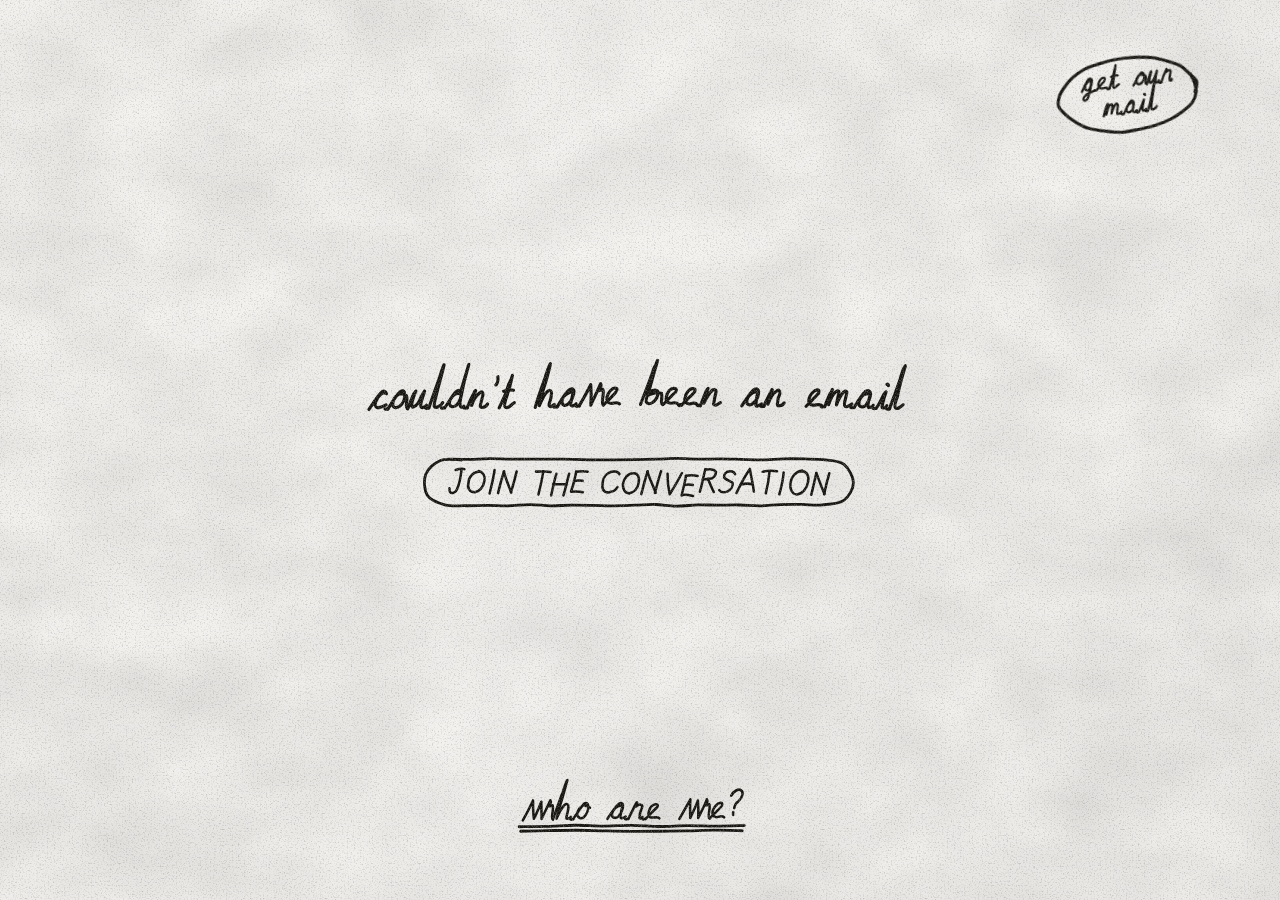
==== commit 287d28ce: "Redraw the handwriting as a joined-up hand, and drop the crossed-out word The lettering now follows " ====
--- a/index.html
+++ b/index.html
@@ -32,27 +32,27 @@
      aria-label="get our mail — hello@couldnthavebeenanemail.com">
     <span class="btn__spin">
         <!-- hw:mail -->
-        <svg class="mark mark--mail" viewBox="0 -16 76 44" fill="none" stroke="currentColor" stroke-width="1.5" stroke-linecap="round" stroke-linejoin="round" role="img" aria-label="get our mail" focusable="false">
-          <path class="mark__ring" d="M 71.12,-1.53 C 71.37,-0.72 72.33,1.69 72.62,3.32 C 72.91,4.95 73.21,6.59 72.84,8.24 C 72.46,9.89 71.70,11.69 70.38,13.19 C 69.06,14.70 66.91,16.04 64.89,17.27 C 62.88,18.49 60.69,19.64 58.29,20.55 C 55.89,21.45 53.29,22.13 50.49,22.68 C 47.68,23.23 44.50,23.59 41.48,23.85 C 38.47,24.10 35.34,24.45 32.39,24.22 C 29.44,23.99 26.49,23.16 23.77,22.47 C 21.05,21.77 18.38,21.12 16.08,20.04 C 13.77,18.96 11.68,17.35 9.95,16.00 C 8.22,14.64 6.96,13.41 5.70,11.90 C 4.45,10.38 2.82,8.58 2.43,6.91 C 2.05,5.24 2.68,3.49 3.39,1.89 C 4.09,0.28 5.36,-1.24 6.65,-2.73 C 7.94,-4.21 9.26,-5.67 11.14,-7.00 C 13.01,-8.33 15.53,-9.77 17.91,-10.68 C 20.28,-11.60 22.63,-11.97 25.39,-12.49 C 28.15,-13.00 31.39,-13.55 34.46,-13.76 C 37.52,-13.96 40.75,-13.92 43.76,-13.70 C 46.77,-13.49 49.82,-13.10 52.52,-12.44 C 55.21,-11.79 57.58,-10.79 59.92,-9.77 C 62.26,-8.75 64.78,-7.67 66.56,-6.33 C 68.33,-4.99 69.38,-3.29 70.59,-1.75 C 71.80,-0.21 73.52,1.29 73.81,2.90 C 74.09,4.51 72.55,7.06 72.30,7.90"/>
-          <path d="M 20.30,-7.17 C 19.06,-8.03 16.93,-7.92 15.61,-6.42 C 14.45,-4.64 14.28,-2.21 15.53,-1.17 C 16.37,-0.15 18.25,-0.91 19.31,-2.29"/>
-          <path d="M 20.32,-7.48 C 19.79,-4.84 19.15,-1.85 18.66,0.58 C 17.95,2.83 16.91,4.39 15.55,4.45 C 14.55,4.61 13.87,4.03 14.19,3.05"/>
-          <path d="M 23.09,-3.77 C 24.59,-4.02 26.75,-4.73 27.91,-5.56 C 28.72,-6.37 28.51,-7.57 27.21,-7.52 C 25.45,-7.55 23.44,-5.89 22.88,-3.72 C 22.43,-1.55 23.58,0.01 25.42,-0.44 C 26.66,-0.44 27.69,-1.45 28.50,-2.42"/>
-          <path d="M 33.33,-12.12 C 33.06,-8.12 31.95,-4.42 31.60,-2.06 C 31.43,-0.94 31.83,0.13 32.86,-0.66 C 33.58,-0.94 33.97,-1.39 34.51,-1.83"/>
-          <path d="M 30.61,-7.05 C 32.01,-7.42 33.79,-7.71 34.88,-7.19"/>
-          <path d="M 44.66,-7.18 C 42.80,-7.24 40.89,-5.24 40.90,-2.90 C 40.89,-1.02 42.19,0.44 43.93,0.08 C 45.81,-0.29 47.16,-2.27 47.13,-4.38 C 47.06,-5.98 46.15,-7.09 44.85,-6.99 Z"/>
-          <path d="M 49.49,-6.93 C 48.66,-4.90 47.92,-2.66 48.27,-1.01 C 48.71,0.44 50.42,0.53 51.92,-0.76 C 52.94,-1.92 53.71,-4.25 54.60,-6.80"/>
-          <path d="M 54.63,-6.92 C 53.60,-3.99 53.09,-1.67 53.04,-0.32 C 52.88,0.34 53.86,0.57 54.59,-0.34"/>
-          <path d="M 57.14,-6.67 C 56.80,-4.28 56.58,-1.93 56.52,-0.14"/>
-          <path d="M 56.85,-4.50 C 57.96,-6.27 59.38,-7.19 60.30,-6.84 C 61.08,-6.49 61.35,-5.76 60.93,-5.14"/>
-          <path d="M 56.43,0.10 C 57.19,0.46 58.08,0.13 58.93,-0.92"/>
-          <path d="M 24.98,6.57 C 24.50,9.06 24.22,11.34 23.77,13.32"/>
-          <path d="M 24.74,8.15 C 25.68,6.48 27.39,5.93 28.22,6.85 C 28.67,7.39 28.65,9.56 27.74,13.19"/>
-          <path d="M 28.51,8.23 C 29.47,6.80 31.18,6.29 31.98,6.96 C 32.72,7.42 32.49,9.61 32.10,11.24 C 31.78,12.34 31.61,13.13 31.90,13.31 C 32.25,13.81 32.95,13.20 33.51,12.33"/>
-          <path d="M 41.20,6.94 C 40.05,6.01 37.86,6.06 36.55,7.80 C 35.20,9.18 35.15,11.99 36.08,13.02 C 37.20,13.77 38.98,13.49 40.28,11.72"/>
-          <path d="M 41.37,6.58 C 40.53,9.18 39.93,11.49 39.99,12.71 C 40.01,13.39 40.44,13.91 41.37,13.15"/>
-          <path d="M 44.82,6.87 C 44.47,9.19 44.02,11.52 43.81,12.71 C 43.95,13.38 44.33,14.03 45.32,13.26"/>
-          <path d="M 45.70,3.79 C 46.23,3.84 46.39,3.76 46.67,4.25"/>
-          <path d="M 50.40,-1.23 C 51.00,2.77 50.12,7.30 49.64,10.82 C 49.38,12.51 49.53,14.08 50.50,13.48 C 51.20,13.13 51.55,12.60 51.86,12.25"/>
+        <svg class="mark mark--mail" viewBox="0 -16 76 42" fill="none" stroke="currentColor" stroke-width="1.15" stroke-linecap="round" stroke-linejoin="round" role="img" aria-label="get our mail" focusable="false">
+          <path class="mark__ring" d="M 70.75,-1.96 C 71.00,-1.17 71.96,1.18 72.25,2.76 C 72.53,4.35 72.83,5.95 72.46,7.55 C 72.09,9.16 71.34,10.92 70.02,12.38 C 68.70,13.85 66.57,15.15 64.56,16.35 C 62.56,17.54 60.38,18.66 57.99,19.54 C 55.60,20.42 53.02,21.08 50.23,21.62 C 47.45,22.15 44.28,22.50 41.28,22.75 C 38.28,23.00 35.17,23.35 32.23,23.13 C 29.30,22.91 26.37,22.09 23.66,21.41 C 20.96,20.73 18.30,20.11 16.01,19.05 C 13.72,18.00 11.64,16.43 9.92,15.10 C 8.20,13.78 6.94,12.60 5.69,11.12 C 4.44,9.65 2.82,7.89 2.43,6.26 C 2.05,4.63 2.68,2.93 3.38,1.37 C 4.09,-0.20 5.35,-1.68 6.64,-3.12 C 7.92,-4.56 9.23,-5.99 11.09,-7.29 C 12.96,-8.58 15.47,-9.99 17.83,-10.88 C 20.19,-11.77 22.52,-12.12 25.27,-12.62 C 28.01,-13.12 31.24,-13.66 34.29,-13.86 C 37.33,-14.06 40.55,-14.02 43.54,-13.81 C 46.54,-13.60 49.57,-13.23 52.25,-12.59 C 54.93,-11.95 57.28,-10.97 59.61,-9.98 C 61.94,-8.99 64.45,-7.93 66.22,-6.63 C 67.98,-5.33 69.02,-3.67 70.23,-2.17 C 71.43,-0.67 73.15,0.79 73.43,2.35 C 73.71,3.92 72.18,6.41 71.93,7.22"/>
+          <path d="M 15.04,0.43 C 16.12,-1.31 17.76,-4.10 19.02,-5.47 C 19.95,-5.98 20.69,-5.86 20.82,-4.64 C 20.67,-3.38 20.03,-1.79 18.96,-0.55 C 17.91,0.37 16.97,-0.04 16.86,-1.02 C 16.76,-2.20 17.21,-3.40 18.22,-3.98 C 19.14,-4.66 19.97,-4.71 20.35,-4.27 C 20.07,-2.18 19.18,0.88 18.05,3.03 C 17.42,4.83 16.25,5.26 15.67,4.79 C 15.21,4.58 15.24,3.78 15.98,2.97 C 16.80,2.07 18.42,1.42 19.84,1.03 C 20.64,0.85 21.11,0.78 21.40,0.53"/>
+          <path d="M 21.48,0.39 C 22.68,0.89 20.96,0.21 22.56,0.41"/>
+          <path d="M 22.59,0.27 C 23.80,-0.82 25.71,-2.51 26.94,-3.75 C 27.54,-4.65 27.64,-5.41 26.76,-5.37 C 25.59,-5.43 24.17,-4.00 23.76,-2.40 C 23.46,-0.87 24.29,0.06 25.53,-0.17 C 26.45,0.02 27.50,-0.65 28.19,0.04"/>
+          <path d="M 28.03,0.46 C 29.23,0.96 27.51,0.27 29.11,0.47"/>
+          <path d="M 29.10,0.35 C 30.10,-1.69 31.52,-4.89 32.40,-7.57 C 32.96,-9.27 33.49,-10.33 33.62,-11.00 C 33.13,-8.61 32.06,-5.32 31.49,-2.81 C 31.14,-1.34 30.93,-0.11 31.19,0.03 C 31.34,0.56 32.13,0.41 32.62,-0.21 C 33.17,-0.57 33.66,-0.83 34.17,-1.24"/>
+          <path d="M 30.71,-5.31 C 31.60,-5.84 33.29,-5.91 33.97,-5.66"/>
+          <path d="M 41.32,0.42 C 42.71,-1.34 44.08,-4.07 45.55,-5.18 C 46.42,-6.05 47.21,-5.70 47.24,-4.49 C 47.47,-3.00 46.67,-1.20 45.50,-0.43 C 44.30,0.43 43.18,0.06 43.16,-0.96 C 42.81,-2.17 43.61,-3.27 44.41,-4.21 C 45.21,-4.62 45.65,-4.88 46.21,-4.81 C 46.68,-4.48 47.36,-4.16 47.85,-3.90"/>
+          <path d="M 47.75,-3.97 C 48.95,-2.57 46.52,-0.07 48.12,0.49"/>
+          <path d="M 48.26,0.42 C 49.01,-1.42 49.84,-3.34 50.45,-4.59 C 50.93,-5.48 51.07,-5.85 51.14,-5.58 C 50.57,-4.11 49.72,-2.03 49.71,-0.92 C 49.61,-0.19 49.89,0.25 50.67,-0.19 C 51.38,-0.33 52.16,-2.00 53.16,-3.66 C 53.42,-4.52 53.95,-5.23 54.11,-5.63 C 53.43,-3.83 52.85,-1.70 52.86,-0.62 C 52.63,0.05 52.78,0.40 53.33,0.25 C 53.84,0.29 54.34,-0.17 54.52,-0.67"/>
+          <path d="M 54.46,0.46 C 55.66,0.96 53.94,0.25 55.54,0.45"/>
+          <path d="M 55.63,0.40 C 56.49,-1.66 57.85,-4.22 58.68,-5.46 C 58.68,-5.79 59.05,-6.11 58.99,-5.70 C 58.65,-5.24 58.59,-4.63 58.55,-4.33 C 59.09,-4.94 60.08,-5.20 60.79,-5.07 C 61.08,-4.79 61.09,-4.47 60.74,-3.85 C 60.39,-2.49 59.88,-1.44 59.94,-0.54 C 59.69,-0.02 60.11,0.09 60.41,0.19 C 60.75,0.19 61.03,-0.19 61.08,-0.55"/>
+          <path d="M 24.55,14.02 C 25.06,12.04 26.05,10.15 26.52,9.04 C 27.03,8.41 27.21,7.80 27.38,8.02 C 26.77,9.82 25.97,11.79 25.94,13.38 C 26.50,11.47 27.47,9.46 28.30,8.74 C 29.16,8.22 29.60,8.43 29.58,9.31 C 29.37,10.51 28.90,11.84 28.63,13.07 C 29.27,11.51 30.37,9.37 31.11,8.72 C 31.72,8.19 32.24,8.38 32.31,9.54 C 32.00,10.37 31.63,11.95 31.51,12.89 C 31.29,13.63 31.55,13.76 32.06,13.74 C 32.49,13.76 33.24,13.41 33.72,12.69"/>
+          <path d="M 33.65,14.02 C 34.85,14.52 33.13,13.81 34.73,14.01"/>
+          <path d="M 34.80,14.01 C 35.93,12.23 37.50,9.42 38.83,8.30 C 39.58,7.37 40.53,7.89 40.36,9.05 C 40.54,9.97 39.77,12.06 38.93,12.86 C 37.80,13.84 36.56,13.74 36.32,12.66 C 36.34,11.57 37.15,10.15 37.97,9.43 C 38.71,8.95 39.66,8.74 40.33,9.22 C 40.00,10.71 39.53,12.24 39.47,13.13 C 39.51,13.58 39.83,13.85 40.41,13.86 C 40.69,13.63 41.18,13.21 41.53,13.01"/>
+          <path d="M 41.35,13.97 C 42.55,14.47 40.83,13.76 42.43,13.96"/>
+          <path d="M 42.46,13.98 C 43.32,12.56 44.48,10.55 45.13,9.16 C 45.77,8.21 45.79,8.00 45.75,8.08 C 45.19,9.57 44.74,11.79 44.36,12.78 C 44.48,13.63 44.59,13.69 44.94,13.61 C 45.45,13.59 45.83,13.35 46.28,12.83"/>
+          <path d="M 46.12,5.36 C 46.54,5.12 46.70,5.45 46.69,5.81"/>
+          <path d="M 46.03,13.94 C 47.23,14.44 45.51,13.73 47.11,13.93"/>
+          <path d="M 47.09,13.97 C 48.25,11.16 49.81,6.67 50.91,3.25 C 51.60,1.00 52.32,-0.81 52.46,-1.24 C 51.88,1.67 50.42,6.17 49.55,9.67 C 49.06,11.63 48.88,12.85 48.95,13.30 C 49.26,13.70 50.07,13.62 50.52,13.24 C 51.09,13.16 51.36,12.74 51.85,12.04"/>
         </svg>
         <!-- /hw:mail -->
     </span>
@@ -60,136 +60,119 @@
 
   <h1 class="landing__title">
         <!-- hw:title -->
-        <svg class="mark mark--title" viewBox="0 -24 278 34" fill="none" stroke="currentColor" stroke-width="2.1" stroke-linecap="round" stroke-linejoin="round" role="img" aria-label="couldn't have been an email" focusable="false">
-          <path d="M 12.78,-8.33 C 11.87,-10.83 8.36,-11.42 6.43,-8.46 C 4.54,-5.71 4.49,-2.53 6.36,-1.24 C 8.10,0.33 10.36,-0.35 12.19,-2.27"/>
-          <path d="M 20.26,-10.10 C 17.36,-10.11 15.04,-7.40 15.08,-4.44 C 14.94,-1.71 16.83,0.06 19.33,-0.54 C 21.94,-0.78 23.83,-3.58 23.71,-6.41 C 23.52,-8.72 22.27,-10.20 20.42,-10.08 Z"/>
-          <path d="M 27.40,-9.71 C 26.40,-7.23 25.30,-4.19 25.72,-1.82 C 26.61,0.29 28.98,0.56 30.74,-1.33 C 32.21,-3.08 33.26,-6.31 34.45,-9.75"/>
-          <path d="M 34.43,-10.03 C 33.08,-5.89 32.36,-2.76 32.35,-0.87 C 32.53,-0.10 33.36,0.46 34.76,-0.94"/>
-          <path d="M 41.59,-21.10 C 41.81,-15.41 40.29,-8.75 39.52,-3.78 C 39.15,-1.60 39.01,0.54 40.64,-0.24 C 41.70,-0.81 42.16,-1.17 42.83,-2.12"/>
-          <path d="M 53.50,-7.96 C 52.76,-9.82 49.31,-10.40 47.16,-8.07 C 45.27,-6.04 45.00,-2.52 46.44,-0.88 C 47.72,0.65 50.52,-0.09 52.07,-2.04"/>
-          <path d="M 55.86,-20.16 C 54.50,-13.65 52.77,-6.52 52.11,-2.65 C 52.10,-0.91 52.11,0.62 53.50,-0.22 C 54.24,-0.67 54.67,-1.22 55.09,-1.98"/>
-          <path d="M 58.41,-9.35 C 58.17,-5.79 57.83,-2.77 57.55,-0.10"/>
-          <path d="M 58.20,-7.16 C 59.83,-9.59 62.52,-10.46 63.68,-9.02 C 64.75,-8.38 64.90,-5.79 64.17,-3.29 C 64.00,-1.55 63.73,-0.30 64.26,-0.26 C 64.51,0.60 65.76,-0.42 66.49,-1.62"/>
-          <path d="M 72.16,-16.18 C 72.26,-14.53 72.14,-13.18 71.08,-12.38"/>
-          <path d="M 78.74,-16.99 C 78.58,-11.46 77.14,-6.57 76.50,-3.19 C 76.58,-1.31 77.07,-0.14 78.45,-0.96 C 79.49,-1.64 80.28,-2.14 80.53,-2.77"/>
-          <path d="M 74.85,-9.84 C 76.82,-10.86 79.38,-10.93 81.05,-10.32"/>
-          <path d="M 93.10,-21.17 C 93.28,-15.75 91.73,-9.11 90.18,-0.42"/>
-          <path d="M 91.12,-6.58 C 93.05,-9.64 95.55,-10.64 97.05,-9.25 C 97.97,-8.30 97.38,-5.56 96.98,-3.18 C 96.55,-1.71 96.35,-1.03 96.88,-0.62 C 97.37,-0.02 98.30,-0.67 99.18,-1.96"/>
-          <path d="M 109.64,-9.33 C 107.98,-10.53 104.87,-10.48 103.29,-8.10 C 101.54,-5.79 101.18,-2.56 102.93,-1.15 C 104.17,0.53 106.44,-0.14 108.14,-2.40"/>
-          <path d="M 109.62,-9.70 C 108.87,-6.19 108.12,-3.21 108.09,-1.21 C 107.76,-0.17 108.89,0.56 110.29,-0.55"/>
-          <path d="M 114.28,-9.58 C 114.47,-5.66 115.52,-1.85 116.57,0.16 C 118.90,-3.52 121.00,-6.99 121.88,-9.68"/>
-          <path d="M 122.03,-9.93 C 121.08,-6.45 120.57,-2.84 120.79,-1.40 C 121.19,-0.46 121.87,-0.46 122.45,-1.46"/>
-          <path d="M 124.53,-4.18 C 126.99,-4.74 129.66,-5.57 131.02,-6.55 C 132.50,-7.85 132.10,-9.37 130.18,-9.40 C 128.10,-9.52 125.23,-7.31 124.38,-4.22 C 123.70,-1.17 125.26,0.73 127.50,0.57 C 129.31,0.09 131.01,-0.78 132.05,-2.07"/>
-          <path d="M 143.37,-21.43 C 143.93,-15.47 142.74,-8.50 141.77,-4.68 C 141.67,-2.66 141.52,-1.50 141.80,-1.00"/>
-          <path d="M 142.13,-7.21 C 144.18,-9.94 147.37,-10.76 148.38,-8.98 C 149.49,-6.99 148.48,-3.56 146.39,-1.86 C 144.59,-0.56 142.88,-0.85 141.81,-2.24"/>
-          <path d="M 147.63,-4.26 C 147.59,-2.76 148.43,-2.09 149.26,-2.19"/>
-          <path d="M 152.48,-4.83 C 154.61,-5.19 157.15,-6.53 159.08,-7.75 C 160.25,-8.76 159.59,-10.20 157.98,-10.17 C 155.31,-10.46 152.89,-7.86 152.25,-4.91 C 151.56,-1.88 153.02,-0.15 155.45,-0.37 C 157.36,-0.75 158.64,-1.87 159.69,-3.03"/>
-          <path d="M 162.82,-4.64 C 164.91,-5.29 167.58,-6.08 169.33,-7.49 C 170.57,-8.51 170.27,-10.08 168.10,-10.05 C 166.00,-10.19 163.07,-7.62 162.67,-4.60 C 161.69,-1.85 163.44,0.12 165.80,-0.07 C 167.65,-0.65 169.20,-1.83 170.26,-2.80"/>
-          <path d="M 173.75,-9.44 C 173.49,-5.98 172.81,-3.02 172.31,-0.31"/>
-          <path d="M 173.49,-7.65 C 175.14,-9.83 177.53,-10.63 179.01,-9.43 C 180.23,-8.72 179.75,-5.91 179.30,-3.54 C 179.11,-1.81 178.83,-0.88 178.99,-0.15 C 179.94,0.31 180.71,-0.47 181.41,-1.57"/>
-          <path d="M 198.30,-9.18 C 196.60,-10.35 193.73,-9.97 191.85,-7.77 C 190.27,-5.66 190.00,-1.87 191.58,-0.85 C 192.96,0.84 195.40,-0.08 196.91,-2.40"/>
-          <path d="M 198.39,-9.37 C 197.52,-6.19 196.85,-2.74 196.86,-1.03 C 196.80,0.20 197.36,1.00 199.00,-0.44"/>
-          <path d="M 202.93,-9.25 C 202.67,-5.51 202.16,-2.58 201.73,0.35"/>
-          <path d="M 202.86,-7.06 C 204.33,-9.17 207.06,-9.92 208.35,-8.94 C 209.53,-7.90 209.07,-5.24 208.47,-2.90 C 208.07,-1.28 207.88,0.07 208.27,0.18 C 208.76,0.85 209.99,0.24 210.56,-1.23"/>
-          <path d="M 220.07,-5.10 C 222.34,-5.63 224.68,-6.50 226.33,-7.90 C 227.48,-8.68 227.20,-10.53 225.28,-10.47 C 223.08,-10.31 220.30,-7.88 219.72,-5.16 C 218.89,-2.05 220.68,0.08 223.06,-0.52 C 224.73,-0.78 226.20,-1.99 227.48,-3.47"/>
-          <path d="M 230.90,-9.89 C 230.52,-6.29 229.94,-3.36 229.81,-0.63"/>
-          <path d="M 230.80,-7.71 C 231.81,-9.99 234.06,-10.82 235.32,-9.57 C 236.42,-8.76 236.10,-5.96 235.09,-0.93"/>
-          <path d="M 236.25,-7.92 C 237.34,-9.66 239.62,-10.64 240.76,-9.80 C 241.56,-8.99 241.27,-6.15 240.90,-3.53 C 240.61,-1.83 240.50,-1.32 240.84,-0.54 C 241.52,-0.24 242.43,-0.91 243.32,-2.11"/>
-          <path d="M 253.86,-9.59 C 252.04,-10.66 249.03,-10.37 247.37,-8.32 C 245.68,-5.90 245.59,-2.29 247.16,-0.91 C 248.44,0.04 251.05,-0.69 252.69,-2.62"/>
-          <path d="M 254.11,-9.78 C 252.98,-6.63 252.45,-3.15 252.49,-1.70 C 252.51,-0.40 253.28,0.10 254.46,-0.79"/>
-          <path d="M 259.25,-9.51 C 259.06,-6.12 258.26,-3.14 258.03,-1.50 C 258.05,-0.12 258.82,0.47 260.40,-0.63"/>
-          <path d="M 260.62,-13.78 C 261.14,-14.00 261.68,-13.94 261.44,-13.27"/>
-          <path d="M 268.23,-20.71 C 268.81,-15.32 267.39,-8.52 266.63,-3.67 C 266.02,-1.22 266.43,0.66 268.01,-0.12 C 268.69,-0.61 269.25,-1.26 270.09,-1.91"/>
+        <svg class="mark mark--title" viewBox="0 -27 303 38" fill="none" stroke="currentColor" stroke-width="1.7" stroke-linecap="round" stroke-linejoin="round" role="img" aria-label="couldn't have been an email" focusable="false">
+          <path d="M 4.85,1.40 C 6.76,-1.43 9.52,-5.98 11.51,-7.83 C 12.61,-9.02 13.94,-8.63 14.34,-7.08 C 13.97,-7.74 12.56,-7.81 11.38,-7.03 C 9.72,-5.34 8.31,-2.89 8.06,-1.18 C 8.31,0.15 9.53,0.83 10.78,0.21 C 12.30,0.14 13.16,-0.69 14.09,-1.10"/>
+          <path d="M 13.51,1.11 C 14.71,1.61 13.59,0.88 15.19,1.08"/>
+          <path d="M 14.96,1.27 C 16.74,-1.45 19.24,-5.85 21.50,-7.96 C 22.68,-9.19 23.95,-8.94 24.11,-7.16 C 24.47,-4.50 23.29,-1.70 21.42,-0.35 C 19.46,0.91 17.76,0.41 17.67,-1.22 C 17.66,-3.16 18.43,-5.02 19.96,-6.21 C 20.78,-6.98 22.09,-7.15 22.63,-7.16 C 23.78,-6.93 24.37,-6.67 25.02,-5.98"/>
+          <path d="M 25.03,-6.05 C 26.23,-4.65 24.01,0.30 25.61,0.86"/>
+          <path d="M 25.79,1.08 C 27.10,-2.24 28.27,-5.34 29.10,-7.16 C 30.19,-8.42 30.35,-8.80 30.12,-8.46 C 29.29,-6.31 27.99,-3.06 27.97,-1.20 C 27.73,-0.20 28.21,0.54 29.36,-0.26 C 30.52,-0.49 32.19,-3.27 33.12,-5.56 C 34.01,-7.05 34.54,-7.89 34.94,-8.59 C 34.29,-6.07 32.91,-2.97 32.81,-0.99 C 32.90,0.02 33.19,0.36 33.82,0.37 C 34.85,0.27 35.40,-0.24 35.96,-0.92"/>
+          <path d="M 35.46,0.69 C 36.66,1.19 35.54,0.47 37.14,0.67"/>
+          <path d="M 37.33,0.43 C 38.67,-3.85 41.08,-10.38 42.92,-15.58 C 44.08,-19.31 44.90,-22.19 45.45,-22.87 C 44.62,-18.49 42.29,-11.02 41.21,-6.19 C 40.36,-2.75 39.84,-1.13 40.19,-0.29 C 40.52,0.58 41.51,0.35 42.59,-0.29 C 43.43,-0.54 44.13,-1.37 44.72,-2.33"/>
+          <path d="M 44.09,0.60 C 45.29,1.10 44.17,0.39 45.77,0.59"/>
+          <path d="M 45.87,0.38 C 47.74,-1.99 50.03,-6.37 51.96,-8.19 C 53.37,-9.48 54.88,-9.14 54.84,-7.35 C 54.82,-5.44 53.82,-2.77 52.17,-0.92 C 50.26,0.49 48.82,-0.06 48.45,-1.56 C 48.07,-3.29 49.44,-5.39 50.68,-6.36 C 51.97,-7.22 53.44,-7.52 54.15,-6.92 C 55.27,-11.26 57.00,-16.90 57.94,-20.00 C 58.58,-21.96 58.65,-22.94 58.89,-23.06 C 57.43,-18.23 55.54,-10.36 54.50,-4.97 C 53.88,-1.95 54.01,-0.80 54.45,-0.16 C 54.71,0.42 55.71,0.22 56.22,-0.35"/>
+          <path d="M 56.30,0.57 C 57.50,1.07 56.38,0.38 57.98,0.58"/>
+          <path d="M 58.00,0.40 C 59.17,-2.56 60.63,-5.67 61.66,-7.49 C 61.92,-8.32 62.40,-9.12 62.56,-8.78 C 61.36,-5.99 60.40,-3.13 60.38,-0.78 C 61.27,-3.59 63.26,-6.53 64.62,-7.47 C 66.01,-8.78 66.49,-8.00 66.52,-6.55 C 66.25,-5.09 65.54,-2.63 65.15,-1.14 C 64.89,-0.31 65.20,0.45 66.13,0.30 C 67.32,0.22 68.15,-0.27 69.04,-1.57"/>
+          <path d="M 74.58,-16.34 C 74.76,-14.48 74.58,-12.73 73.49,-11.88"/>
+          <path d="M 75.32,0.50 C 77.00,-2.69 79.28,-8.00 80.37,-12.05 C 81.60,-14.30 82.34,-16.35 82.49,-17.02 C 81.79,-13.64 80.42,-8.34 78.94,-4.44 C 78.22,-2.06 77.93,-0.73 78.46,-0.08 C 78.86,0.64 80.10,0.57 80.96,-0.26 C 81.61,-0.75 82.69,-1.80 83.53,-2.27"/>
+          <path d="M 77.68,-8.43 C 79.44,-9.06 81.64,-9.47 83.03,-8.97"/>
+          <path d="M 94.81,0.31 C 95.98,-4.27 98.48,-10.87 100.22,-16.06 C 101.28,-19.48 102.65,-22.74 103.02,-23.42 C 102.09,-18.70 99.89,-11.44 98.24,-6.46 C 97.63,-3.32 96.94,-1.22 96.97,-0.61 C 98.40,-3.97 99.88,-7.14 101.30,-8.22 C 102.74,-9.62 103.63,-8.93 103.62,-7.11 C 103.52,-5.45 102.93,-3.17 102.36,-1.65 C 102.18,-0.66 102.49,-0.00 103.31,-0.11 C 103.86,-0.41 104.43,-0.65 105.13,-1.28"/>
+          <path d="M 104.90,0.04 C 106.10,0.54 104.98,-0.23 106.58,-0.03"/>
+          <path d="M 106.71,-0.05 C 108.41,-2.76 110.78,-7.26 113.11,-9.12 C 114.43,-10.14 115.49,-10.20 115.76,-8.43 C 115.64,-6.20 114.21,-3.22 112.79,-1.69 C 111.08,-0.29 109.62,-0.54 109.30,-2.47 C 109.19,-3.78 109.98,-5.88 111.93,-7.05 C 113.19,-7.89 114.53,-8.32 115.36,-7.93 C 114.81,-5.50 114.24,-3.11 113.92,-1.67 C 114.02,-0.70 114.55,-0.41 115.19,-0.64 C 116.20,-0.89 116.74,-1.35 116.93,-1.72"/>
+          <path d="M 116.89,-0.46 C 118.09,0.04 116.97,-0.73 118.57,-0.53"/>
+          <path d="M 118.62,-0.52 C 120.84,-4.48 123.19,-8.61 124.84,-12.01 C 125.11,-8.84 125.21,-4.46 124.87,-0.99 C 126.76,-5.05 128.79,-9.15 130.24,-12.54 C 130.91,-11.41 130.13,-9.46 128.56,-8.94 C 129.40,-8.54 130.58,-8.97 131.30,-9.40"/>
+          <path d="M 131.34,-9.51 C 132.54,-8.11 130.07,-1.62 131.67,-1.06"/>
+          <path d="M 131.63,-1.01 C 133.95,-3.12 136.50,-5.72 138.08,-7.54 C 139.42,-9.20 139.40,-10.19 137.89,-10.14 C 136.48,-10.19 134.24,-7.94 133.61,-5.35 C 133.18,-2.92 134.48,-1.92 136.01,-1.83 C 137.55,-2.26 139.49,-2.73 140.44,-1.63"/>
+          <path d="M 151.76,-1.34 C 153.95,-6.96 157.18,-14.82 158.93,-20.66 C 160.25,-23.30 160.82,-24.92 161.03,-25.14 C 159.67,-20.31 157.73,-13.72 156.36,-8.75 C 155.23,-5.62 154.57,-3.09 154.92,-2.65 C 155.49,-1.55 156.77,-1.46 158.34,-2.38 C 159.75,-3.41 161.41,-5.65 161.15,-7.32 C 161.60,-9.03 160.08,-9.33 158.26,-8.86 C 157.42,-8.50 156.10,-7.35 155.49,-6.05 C 156.91,-6.69 159.24,-7.75 160.90,-7.62 C 161.70,-7.72 162.30,-7.43 163.18,-7.40"/>
+          <path d="M 162.95,-7.20 C 164.15,-5.80 162.10,-1.91 163.70,-1.35"/>
+          <path d="M 163.92,-1.20 C 165.83,-2.86 168.25,-5.88 170.56,-7.84 C 171.57,-9.04 171.28,-9.98 170.18,-10.00 C 168.06,-10.47 166.31,-7.93 165.78,-5.54 C 165.21,-3.14 166.30,-2.20 168.06,-2.00 C 169.73,-2.13 171.18,-2.78 172.20,-1.44"/>
+          <path d="M 172.22,-1.15 C 173.42,0.25 172.30,-1.67 173.90,-1.11"/>
+          <path d="M 174.04,-0.92 C 175.89,-2.96 178.46,-5.31 180.56,-7.51 C 181.63,-8.73 181.78,-9.80 179.99,-9.85 C 178.57,-10.09 176.19,-7.60 176.00,-5.11 C 175.10,-3.07 176.56,-1.82 178.23,-1.60 C 179.83,-1.99 181.61,-2.70 182.63,-1.12"/>
+          <path d="M 182.41,-0.87 C 183.61,-0.37 182.49,-1.02 184.09,-0.82"/>
+          <path d="M 184.15,-0.60 C 185.41,-3.67 186.54,-6.84 187.39,-8.60 C 188.09,-9.75 188.52,-10.28 188.32,-9.94 C 187.56,-7.47 186.81,-4.58 186.08,-1.99 C 187.38,-4.91 189.41,-7.85 190.79,-9.15 C 191.73,-9.62 193.09,-9.30 192.51,-7.59 C 192.17,-6.02 191.72,-3.71 191.53,-2.56 C 190.91,-1.21 191.52,-0.99 192.53,-0.99 C 193.30,-1.03 194.07,-1.87 195.01,-2.33"/>
+          <path d="M 206.58,-0.56 C 208.21,-3.17 210.87,-7.15 212.86,-9.13 C 214.38,-10.34 215.58,-9.66 215.66,-8.35 C 215.70,-6.10 214.49,-3.50 212.82,-2.09 C 211.09,-0.37 209.48,-1.10 209.28,-2.48 C 209.22,-4.16 210.34,-6.02 211.60,-7.01 C 213.15,-8.21 214.52,-8.43 215.12,-7.53 C 214.67,-5.45 214.37,-2.98 214.28,-1.71 C 213.97,-0.84 214.34,-0.15 215.13,-0.48 C 216.05,-1.02 216.86,-1.30 217.36,-1.59"/>
+          <path d="M 216.90,-0.26 C 218.10,0.24 216.98,-0.46 218.58,-0.26"/>
+          <path d="M 218.48,-0.45 C 219.84,-3.19 221.25,-6.41 222.27,-7.91 C 222.71,-9.16 222.88,-9.63 223.08,-9.29 C 222.09,-7.13 221.34,-3.85 220.72,-1.44 C 221.87,-4.42 223.70,-7.53 225.23,-8.34 C 226.45,-9.61 227.24,-9.08 227.22,-7.17 C 226.71,-6.07 225.91,-3.54 225.97,-2.24 C 225.54,-1.00 226.02,-0.42 226.97,-0.68 C 227.75,-0.61 228.92,-1.17 229.51,-2.19"/>
+          <path d="M 241.34,-0.32 C 243.44,-2.20 245.60,-4.63 247.60,-6.83 C 248.58,-7.75 248.78,-9.17 247.30,-9.18 C 245.78,-9.07 243.54,-6.77 243.07,-4.65 C 242.30,-2.18 243.74,-0.72 245.47,-0.98 C 246.83,-0.97 248.52,-1.71 249.85,-0.75"/>
+          <path d="M 249.61,-0.10 C 250.81,0.40 249.69,-0.27 251.29,-0.07"/>
+          <path d="M 251.45,-0.15 C 252.47,-3.04 253.67,-6.27 254.93,-7.99 C 255.52,-8.83 255.52,-9.72 255.62,-9.38 C 254.77,-6.57 254.08,-3.40 253.57,-1.17 C 254.57,-4.18 256.45,-7.39 257.50,-8.15 C 258.73,-9.18 259.42,-8.88 259.06,-7.28 C 258.69,-5.67 258.07,-3.16 257.79,-1.02 C 258.92,-4.17 260.51,-6.79 261.90,-8.24 C 262.79,-8.80 263.79,-8.43 263.26,-7.04 C 263.07,-5.55 262.13,-2.77 262.16,-1.71 C 262.11,-0.55 262.17,-0.19 263.28,-0.09 C 264.26,-0.28 265.03,-0.60 266.17,-1.59"/>
+          <path d="M 265.62,0.32 C 266.82,0.82 265.70,0.18 267.30,0.38"/>
+          <path d="M 267.38,0.32 C 268.91,-2.20 271.42,-6.33 273.61,-8.47 C 274.95,-9.29 276.26,-8.78 276.28,-6.97 C 276.18,-5.58 275.16,-2.70 273.71,-0.82 C 272.09,0.64 270.09,-0.20 269.95,-1.54 C 269.89,-3.56 271.10,-5.29 272.58,-6.60 C 273.59,-7.06 275.28,-7.38 276.08,-6.83 C 275.53,-4.29 274.84,-2.22 274.89,-0.81 C 274.94,0.11 275.12,0.61 275.84,0.24 C 276.56,0.15 277.43,-0.14 277.73,-0.88"/>
+          <path d="M 277.61,0.77 C 278.81,1.27 277.69,0.63 279.29,0.83"/>
+          <path d="M 279.29,0.80 C 280.88,-1.15 282.36,-4.52 283.39,-6.69 C 284.14,-7.57 284.42,-8.25 284.67,-8.11 C 283.88,-5.87 282.91,-2.77 282.70,-1.02 C 282.07,0.29 282.54,0.73 283.37,0.51 C 283.97,0.73 284.64,-0.16 285.03,-0.70"/>
+          <path d="M 285.14,-12.18 C 285.51,-12.58 285.94,-12.28 285.95,-11.50"/>
+          <path d="M 284.89,1.04 C 286.09,1.54 284.97,0.90 286.57,1.10"/>
+          <path d="M 286.49,1.10 C 288.16,-3.49 290.58,-9.79 292.34,-15.11 C 293.18,-18.49 294.60,-21.64 295.12,-22.29 C 293.83,-17.81 291.64,-10.74 290.78,-5.52 C 289.67,-2.54 289.21,-0.27 289.60,0.29 C 289.88,1.12 291.19,1.01 292.10,0.21 C 292.96,-0.13 293.54,-0.80 293.89,-1.19"/>
         </svg>
         <!-- /hw:title -->
   </h1>
 
   <a class="btn btn--join" href="manifesto.html" aria-label="Join the conversation">
         <!-- hw:join -->
-        <svg class="mark mark--join" viewBox="0 -34 236 44" fill="none" stroke="currentColor" stroke-width="1.7" stroke-linecap="round" stroke-linejoin="round" role="img" aria-label="Join the conversation" focusable="false">
-          <path class="mark__pill" d="M 21.50,-30.04 C 23.40,-30.02 29.19,-29.88 32.93,-29.92 C 36.66,-29.96 40.18,-30.28 43.90,-30.30 C 47.61,-30.31 51.30,-30.06 55.21,-30.01 C 59.13,-29.97 63.42,-30.02 67.38,-30.03 C 71.35,-30.03 75.27,-30.06 79.00,-30.04 C 82.72,-30.02 85.99,-29.99 89.73,-29.92 C 93.47,-29.85 97.54,-29.67 101.43,-29.62 C 105.32,-29.57 109.21,-29.59 113.06,-29.62 C 116.90,-29.64 120.72,-29.71 124.51,-29.78 C 128.31,-29.84 132.01,-29.90 135.82,-30.01 C 139.63,-30.12 143.48,-30.46 147.35,-30.46 C 151.22,-30.46 155.24,-30.05 159.05,-30.01 C 162.87,-29.97 166.42,-30.23 170.23,-30.22 C 174.04,-30.21 178.04,-30.04 181.92,-29.94 C 185.80,-29.84 189.59,-29.57 193.50,-29.62 C 197.41,-29.67 201.53,-30.21 205.40,-30.23 C 209.27,-30.25 213.19,-30.85 216.72,-29.73 C 220.26,-28.61 224.29,-26.19 226.62,-23.52 C 228.94,-20.85 230.24,-17.18 230.67,-13.72 C 231.10,-10.25 230.82,-5.81 229.20,-2.72 C 227.57,0.38 224.29,3.27 220.92,4.85 C 217.55,6.42 212.82,6.44 208.97,6.72 C 205.12,6.99 201.66,6.55 197.82,6.52 C 193.98,6.50 189.80,6.45 185.93,6.57 C 182.06,6.70 178.42,7.23 174.62,7.28 C 170.82,7.32 166.98,6.88 163.13,6.82 C 159.28,6.75 155.25,6.90 151.50,6.90 C 147.74,6.89 144.39,6.68 140.60,6.78 C 136.81,6.87 132.61,7.51 128.75,7.47 C 124.88,7.43 121.17,6.62 117.43,6.53 C 113.68,6.44 110.16,6.80 106.28,6.93 C 102.40,7.05 98.04,7.25 94.15,7.27 C 90.25,7.30 86.74,7.11 82.93,7.06 C 79.11,7.00 75.15,6.92 71.27,6.95 C 67.40,6.99 63.46,7.34 59.67,7.28 C 55.89,7.22 52.46,6.59 48.59,6.59 C 44.72,6.60 40.30,7.22 36.45,7.30 C 32.59,7.38 29.27,7.31 25.44,7.07 C 21.61,6.83 16.88,7.35 13.45,5.83 C 10.02,4.32 6.74,1.03 4.87,-2.00 C 2.99,-5.03 1.87,-8.77 2.19,-12.35 C 2.51,-15.93 4.37,-20.64 6.77,-23.48 C 9.17,-26.32 13.05,-28.39 16.61,-29.40 C 20.17,-30.42 26.22,-29.53 28.14,-29.55"/>
-          <path d="M 19.64,-13.23 C 21.28,-13.61 23.52,-13.84 24.82,-13.72"/>
-          <path d="M 23.13,-13.49 C 22.78,-9.07 21.97,-4.41 21.06,-2.10 C 20.42,0.07 18.08,0.51 17.12,-0.62 C 16.83,-1.24 16.58,-1.85 16.71,-2.66"/>
-          <path d="M 33.44,-13.29 C 30.46,-13.35 27.54,-10.14 27.51,-6.53 C 26.96,-3.09 28.71,-0.59 31.66,-0.61 C 34.36,-0.76 36.91,-3.59 37.30,-7.40 C 37.77,-10.69 36.03,-13.34 33.41,-13.54 Z"/>
-          <path d="M 42.56,-13.07 C 42.27,-8.63 41.27,-4.11 40.58,-0.25"/>
-          <path d="M 45.26,-0.39 C 46.01,-4.39 46.94,-9.06 47.94,-13.02"/>
-          <path d="M 47.82,-13.05 C 49.34,-8.96 51.22,-4.78 52.90,-0.84"/>
-          <path d="M 52.81,-0.98 C 53.75,-4.87 54.55,-8.97 55.36,-13.11"/>
-          <path d="M 64.13,-12.71 C 66.85,-12.84 70.00,-12.94 72.21,-12.56"/>
-          <path d="M 68.11,-12.85 C 67.64,-8.25 66.68,-3.58 65.96,-0.07"/>
-          <path d="M 75.45,-12.54 C 74.61,-8.29 73.77,-3.39 73.16,0.17"/>
-          <path d="M 83.01,-12.59 C 82.16,-8.08 81.37,-3.41 80.45,0.15"/>
-          <path d="M 74.14,-6.42 C 76.78,-6.60 79.60,-6.54 81.96,-6.42"/>
-          <path d="M 94.17,-13.20 C 91.63,-13.59 88.74,-13.43 86.99,-13.12"/>
-          <path d="M 87.06,-13.22 C 86.53,-9.14 85.58,-4.48 84.62,-0.78"/>
-          <path d="M 85.99,-7.40 C 88.07,-7.82 90.25,-7.66 91.55,-7.46"/>
-          <path d="M 84.72,-0.71 C 87.34,-1.00 89.90,-0.84 91.90,-0.35"/>
-          <path class="mark__struck" d="M 108.53,-11.95 C 108.04,-7.92 107.14,-3.71 106.48,-0.27"/>
-          <path class="mark__struck" d="M 108.51,-11.83 C 111.78,-12.27 114.84,-10.71 114.88,-7.35 C 115.36,-4.11 112.42,-0.50 108.81,-0.17 C 107.89,-0.07 106.99,-0.13 106.30,-0.28"/>
-          <path class="mark__struck" d="M 120.00,-11.94 C 119.55,-7.69 118.76,-3.38 117.94,-0.08"/>
-          <path class="mark__struck" d="M 130.56,-10.26 C 129.87,-11.76 127.80,-12.35 125.76,-11.33 C 124.27,-10.30 123.81,-8.31 124.96,-7.36 C 126.31,-6.54 128.52,-6.23 129.42,-5.01 C 129.99,-3.82 128.87,-1.37 126.74,-0.48 C 124.90,0.49 123.00,0.08 122.22,-1.18"/>
-          <path class="mark__struck" d="M 141.93,-10.71 C 141.07,-12.63 137.89,-13.00 135.74,-11.66 C 133.42,-10.11 132.34,-6.84 132.71,-4.14 C 132.94,-1.43 135.30,0.07 137.47,-0.78 C 139.00,-1.24 140.18,-2.24 140.93,-3.39"/>
-          <path class="mark__struck" d="M 145.08,-12.46 C 144.25,-8.78 143.36,-5.13 143.63,-3.03 C 143.93,-0.77 147.01,0.24 149.13,-1.18 C 150.44,-1.93 150.93,-3.69 151.41,-5.85 C 152.11,-8.01 152.51,-10.14 152.75,-12.26"/>
-          <path class="mark__struck" d="M 161.45,-11.05 C 160.76,-12.32 158.57,-13.12 156.94,-11.90 C 155.38,-11.16 154.83,-9.11 156.25,-8.21 C 157.44,-7.06 159.75,-7.19 160.43,-5.82 C 161.24,-4.69 160.08,-2.28 158.07,-1.02 C 156.09,-0.15 154.45,-0.65 153.67,-1.76"/>
-          <path class="mark__struck" d="M 171.13,-10.84 C 170.69,-12.34 168.32,-12.78 166.56,-11.71 C 165.03,-10.99 164.72,-9.04 165.98,-7.84 C 167.08,-7.12 169.54,-6.97 170.14,-5.54 C 170.99,-4.31 169.78,-2.03 167.76,-1.06 C 165.98,-0.07 163.91,-0.33 163.18,-1.61"/>
-          <path class="mark__struck" d="M 175.86,-12.03 C 175.37,-7.96 174.69,-3.67 173.83,-0.07"/>
-          <path class="mark__struck" d="M 184.75,-11.87 C 181.89,-11.88 179.46,-9.23 179.15,-5.85 C 178.61,-2.59 180.16,-0.03 182.78,-0.07 C 185.53,-0.04 187.97,-2.86 188.30,-6.22 C 188.56,-9.56 187.29,-11.92 184.66,-11.93 Z"/>
-          <path class="mark__struck" d="M 189.79,0.22 C 190.55,-3.78 191.51,-7.95 192.11,-11.75"/>
-          <path class="mark__struck" d="M 192.24,-11.70 C 193.74,-8.18 195.41,-4.04 196.77,-0.35"/>
-          <path class="mark__struck" d="M 196.77,-0.38 C 197.71,-4.16 198.48,-8.05 199.30,-11.66"/>
-          <path d="M 113.33,-24.26 C 112.58,-26.06 109.82,-26.46 107.70,-25.24 C 105.71,-23.86 104.64,-20.97 105.08,-18.22 C 105.29,-15.71 107.26,-14.60 109.40,-15.22 C 110.79,-15.67 111.78,-16.41 112.53,-17.61"/>
-          <path d="M 120.36,-25.76 C 117.76,-25.84 115.58,-23.33 115.09,-20.22 C 114.74,-17.18 116.23,-14.83 118.38,-14.85 C 120.93,-14.67 123.35,-17.43 123.63,-20.32 C 123.97,-23.53 123.01,-25.92 120.52,-25.86 Z"/>
-          <path d="M 124.86,-14.73 C 125.48,-18.44 126.17,-22.45 126.76,-25.70"/>
-          <path d="M 126.58,-25.64 C 128.18,-22.51 129.84,-18.79 131.25,-15.63"/>
-          <path d="M 131.30,-15.58 C 132.03,-19.15 132.61,-22.56 133.10,-26.07"/>
-          <path d="M 136.22,-25.74 C 136.47,-21.92 137.52,-17.86 138.25,-14.77 C 140.24,-18.15 141.91,-22.33 143.61,-25.98"/>
-          <path d="M 152.00,-25.63 C 149.62,-25.71 147.11,-25.65 145.69,-25.19"/>
-          <path d="M 145.94,-25.46 C 145.55,-21.87 144.79,-17.65 144.24,-14.63"/>
-          <path d="M 144.98,-20.39 C 146.86,-20.60 148.64,-20.87 149.98,-20.44"/>
-          <path d="M 144.27,-14.70 C 146.25,-14.96 148.78,-14.81 150.56,-14.47"/>
-          <path d="M 152.88,-14.54 C 153.64,-18.05 154.02,-22.21 154.79,-25.46"/>
-          <path d="M 154.75,-25.45 C 156.77,-25.50 159.61,-25.28 159.84,-23.76 C 160.40,-22.44 159.20,-20.94 157.23,-20.51 C 156.07,-20.52 155.01,-20.40 154.09,-20.51"/>
-          <path d="M 156.41,-20.68 C 157.49,-18.56 158.65,-16.43 159.83,-14.61"/>
-          <path d="M 169.71,-24.04 C 169.15,-25.27 167.06,-25.80 165.40,-24.97 C 163.95,-24.18 163.66,-22.16 164.64,-21.34 C 166.04,-20.57 168.04,-20.15 168.80,-19.03 C 169.46,-17.91 168.34,-15.72 166.33,-14.69 C 164.65,-14.14 162.85,-14.29 162.26,-15.44"/>
-          <path d="M 170.82,-15.22 C 172.98,-18.87 175.05,-22.98 176.89,-26.20 C 177.69,-22.81 178.17,-18.72 178.73,-15.23"/>
-          <path d="M 173.03,-18.99 C 174.78,-19.32 176.67,-19.31 177.96,-18.98"/>
-          <path d="M 183.10,-25.93 C 185.18,-26.02 187.89,-26.01 189.87,-25.80"/>
-          <path d="M 186.46,-26.06 C 185.72,-22.21 185.03,-18.29 184.17,-14.97"/>
-          <path d="M 193.26,-25.89 C 192.64,-22.09 191.95,-18.04 191.01,-14.84"/>
-          <path d="M 200.73,-25.89 C 198.06,-25.82 195.92,-23.25 195.64,-19.97 C 195.28,-17.09 196.73,-14.72 199.33,-14.86 C 201.70,-14.81 203.80,-17.56 204.11,-20.78 C 204.27,-23.74 203.04,-26.00 200.66,-25.77 Z"/>
-          <path d="M 205.46,-14.60 C 206.02,-18.00 206.65,-22.04 207.34,-25.42"/>
-          <path d="M 207.29,-25.52 C 208.99,-22.26 210.48,-18.53 211.97,-15.36"/>
-          <path d="M 212.11,-15.21 C 212.71,-18.82 213.33,-22.28 213.99,-25.74"/>
-          <path class="mark__strike" d="M 102.68,-5.49 C 104.70,-5.57 110.68,-5.82 114.79,-5.94 C 118.91,-6.06 123.21,-6.17 127.37,-6.20 C 131.53,-6.24 135.71,-6.17 139.77,-6.16 C 143.83,-6.15 147.67,-6.13 151.73,-6.15 C 155.79,-6.16 160.00,-6.17 164.14,-6.26 C 168.27,-6.34 172.39,-6.57 176.55,-6.68 C 180.71,-6.80 185.02,-7.01 189.10,-6.93 C 193.17,-6.84 199.03,-6.30 201.01,-6.18"/>
-          <path class="mark__caret" d="M 95.15,-0.85 C 95.18,-0.96 95.22,-1.18 95.33,-1.49 C 95.44,-1.81 95.64,-2.37 95.80,-2.75 C 95.95,-3.12 96.07,-3.45 96.25,-3.73 C 96.44,-4.02 96.76,-4.16 96.92,-4.46 C 97.08,-4.77 97.08,-5.26 97.21,-5.58 C 97.34,-5.89 97.56,-6.04 97.70,-6.36 C 97.85,-6.68 97.92,-7.12 98.07,-7.50 C 98.22,-7.88 98.52,-8.44 98.61,-8.63"/>
-          <path class="mark__caret" d="M 98.49,-8.65 C 98.60,-8.46 98.94,-7.86 99.11,-7.52 C 99.27,-7.17 99.37,-6.87 99.51,-6.58 C 99.65,-6.28 99.81,-6.01 99.95,-5.73 C 100.10,-5.45 100.27,-5.22 100.38,-4.90 C 100.48,-4.57 100.43,-4.06 100.57,-3.79 C 100.71,-3.53 101.07,-3.56 101.22,-3.29 C 101.38,-3.02 101.35,-2.56 101.49,-2.18 C 101.63,-1.79 101.96,-1.19 102.06,-0.99"/>
+        <svg class="mark mark--join" viewBox="0 -23 253 33" fill="none" stroke="currentColor" stroke-width="1.45" stroke-linecap="round" stroke-linejoin="round" role="img" aria-label="Join the conversation" focusable="false">
+          <path class="mark__pill" d="M 16.25,-20.04 C 18.25,-20.02 24.31,-19.88 28.23,-19.92 C 32.15,-19.96 35.86,-20.28 39.76,-20.30 C 43.66,-20.31 47.53,-20.06 51.63,-20.01 C 55.73,-19.97 60.20,-20.02 64.35,-20.03 C 68.50,-20.03 72.61,-20.06 76.52,-20.04 C 80.43,-20.02 83.89,-19.99 87.81,-19.92 C 91.74,-19.85 95.99,-19.67 100.06,-19.62 C 104.14,-19.57 108.21,-19.59 112.25,-19.62 C 116.28,-19.64 120.28,-19.71 124.26,-19.78 C 128.24,-19.84 132.13,-19.90 136.12,-20.01 C 140.11,-20.12 144.15,-20.46 148.21,-20.46 C 152.26,-20.46 156.47,-20.05 160.47,-20.01 C 164.46,-19.97 168.20,-20.23 172.20,-20.22 C 176.19,-20.21 180.38,-20.04 184.44,-19.94 C 188.50,-19.84 192.48,-19.57 196.58,-19.62 C 200.68,-19.67 204.98,-20.15 209.04,-20.23 C 213.10,-20.32 216.93,-20.26 220.94,-20.15 C 224.95,-20.04 229.28,-20.12 233.09,-19.60 C 236.90,-19.07 241.10,-19.18 243.80,-16.99 C 246.49,-14.80 249.25,-9.87 249.23,-6.43 C 249.22,-2.99 246.66,1.54 243.69,3.65 C 240.72,5.76 235.43,5.82 231.44,6.22 C 227.45,6.61 223.76,6.05 219.74,6.02 C 215.71,6.00 211.34,5.95 207.29,6.07 C 203.24,6.20 199.41,6.73 195.42,6.78 C 191.44,6.82 187.42,6.38 183.38,6.32 C 179.34,6.25 175.13,6.40 171.19,6.40 C 167.25,6.39 163.72,6.18 159.74,6.28 C 155.76,6.37 151.38,7.01 147.33,6.97 C 143.28,6.93 139.38,6.12 135.45,6.03 C 131.53,5.94 127.82,6.30 123.76,6.43 C 119.69,6.55 115.14,6.75 111.06,6.77 C 106.99,6.80 103.29,6.61 99.29,6.56 C 95.29,6.50 91.14,6.42 87.08,6.45 C 83.02,6.49 78.89,6.84 74.93,6.78 C 70.96,6.72 67.34,6.09 63.29,6.09 C 59.23,6.10 54.63,6.72 50.59,6.80 C 46.55,6.88 43.08,6.58 39.03,6.57 C 34.98,6.56 30.42,6.81 26.30,6.75 C 22.17,6.69 17.94,7.18 14.28,6.21 C 10.61,5.23 6.15,3.81 4.31,0.90 C 2.48,-2.01 2.01,-7.90 3.26,-11.27 C 4.51,-14.63 8.38,-17.93 11.82,-19.31 C 15.25,-20.69 21.87,-19.51 23.88,-19.55"/>
+          <path d="M 20.52,-13.78 C 22.08,-14.31 24.49,-14.57 25.54,-14.31"/>
+          <path d="M 23.87,-14.06 C 23.39,-9.68 22.34,-5.01 21.23,-2.65 C 20.64,-0.54 18.08,-0.06 17.26,-1.14 C 17.13,-1.85 16.77,-2.41 16.97,-3.31"/>
+          <path d="M 33.76,-12.80 C 31.07,-12.93 27.91,-9.85 27.88,-6.47 C 27.04,-3.25 28.60,-1.02 31.52,-1.03 C 33.89,-1.27 36.44,-3.74 37.03,-7.48 C 37.75,-10.44 36.04,-12.85 33.72,-13.24 Z"/>
+          <path d="M 42.87,-13.79 C 42.34,-9.15 40.95,-4.53 40.03,-0.33"/>
+          <path d="M 44.88,-0.50 C 45.79,-4.41 46.99,-9.06 48.36,-12.96"/>
+          <path d="M 48.15,-13.02 C 49.33,-8.71 50.97,-4.84 52.44,-0.80"/>
+          <path d="M 52.29,-1.05 C 53.50,-4.69 54.52,-8.72 55.57,-12.98"/>
+          <path d="M 66.71,-12.87 C 69.61,-12.82 72.97,-13.06 75.13,-12.65"/>
+          <path d="M 70.87,-13.03 C 70.20,-8.11 68.96,-3.25 68.09,0.24"/>
+          <path d="M 78.41,-11.64 C 77.14,-7.54 76.17,-2.51 75.41,0.85"/>
+          <path d="M 85.78,-11.69 C 84.50,-7.24 83.63,-2.66 82.46,0.78"/>
+          <path d="M 76.58,-5.57 C 79.31,-5.63 81.98,-5.56 84.46,-5.67"/>
+          <path d="M 96.41,-12.85 C 94.08,-13.20 91.45,-13.02 89.72,-12.73"/>
+          <path d="M 89.87,-12.91 C 89.20,-9.21 88.14,-4.92 86.85,-1.46"/>
+          <path d="M 88.54,-7.46 C 90.58,-7.93 92.53,-7.70 93.55,-7.59"/>
+          <path d="M 87.00,-1.34 C 89.54,-1.62 91.77,-1.52 93.56,-0.99"/>
+          <path d="M 114.67,-11.45 C 113.89,-13.05 110.39,-13.58 108.18,-11.93 C 105.66,-10.64 104.89,-7.00 104.87,-4.14 C 105.19,-1.22 107.45,-0.36 109.84,-1.31 C 111.40,-1.30 112.60,-2.39 113.53,-3.93"/>
+          <path d="M 122.50,-11.95 C 119.83,-12.06 117.17,-9.16 116.65,-5.59 C 116.59,-2.75 117.77,-0.37 120.30,-0.36 C 122.77,-0.58 125.49,-3.31 125.71,-6.46 C 126.48,-9.44 125.23,-12.20 122.57,-11.97 Z"/>
+          <path d="M 127.25,0.07 C 128.26,-4.06 129.66,-9.12 130.91,-13.11"/>
+          <path d="M 130.74,-12.85 C 131.92,-9.18 134.00,-4.59 135.51,-0.70"/>
+          <path d="M 135.08,-0.72 C 136.22,-4.67 137.24,-9.14 138.64,-13.16"/>
+          <path d="M 142.34,-11.61 C 142.26,-7.38 142.86,-3.06 143.58,0.17 C 145.80,-3.40 148.35,-7.61 150.62,-12.07"/>
+          <path d="M 159.63,-10.35 C 157.19,-10.98 154.71,-10.80 152.91,-10.46"/>
+          <path d="M 152.93,-10.30 C 152.30,-6.54 151.16,-2.35 150.45,0.87"/>
+          <path d="M 152.17,-5.22 C 153.78,-5.60 155.91,-5.47 156.88,-5.14"/>
+          <path d="M 150.65,0.59 C 152.99,0.19 155.48,0.77 156.98,1.13"/>
+          <path d="M 160.92,-1.31 C 162.23,-5.58 163.03,-10.20 164.04,-14.25"/>
+          <path d="M 164.15,-14.09 C 166.64,-14.50 169.36,-14.05 170.20,-12.64 C 170.16,-10.63 168.65,-8.72 166.31,-8.70 C 165.01,-8.65 163.79,-8.46 162.51,-8.32"/>
+          <path d="M 165.52,-8.68 C 166.81,-6.08 167.47,-3.58 168.97,-1.13"/>
+          <path d="M 181.19,-11.40 C 180.73,-12.86 178.70,-13.72 176.42,-12.65 C 174.94,-11.67 174.24,-9.90 175.50,-8.84 C 176.74,-7.90 178.93,-7.32 179.75,-6.40 C 180.19,-4.62 178.90,-2.57 176.61,-1.39 C 174.50,-0.69 172.93,-0.90 172.05,-2.24"/>
+          <path d="M 181.97,-0.55 C 184.42,-5.79 187.09,-10.73 189.69,-14.41 C 190.28,-10.17 191.50,-5.77 191.98,-1.38"/>
+          <path d="M 184.56,-5.50 C 187.37,-6.21 189.60,-5.98 191.18,-5.59"/>
+          <path d="M 197.06,-12.75 C 200.10,-13.54 202.83,-13.39 205.30,-13.03"/>
+          <path d="M 201.00,-13.05 C 200.59,-8.62 199.71,-3.93 198.84,-0.38"/>
+          <path d="M 209.11,-12.30 C 208.70,-7.81 207.69,-3.63 206.61,0.18"/>
+          <path d="M 219.90,-13.45 C 215.97,-12.92 213.34,-9.65 213.04,-6.39 C 212.48,-2.79 214.09,0.22 216.68,0.26 C 219.75,0.02 222.46,-2.93 223.06,-6.67 C 224.04,-10.25 222.31,-13.33 219.48,-12.98 Z"/>
+          <path d="M 225.00,0.48 C 225.91,-3.49 227.01,-7.89 227.85,-12.00"/>
+          <path d="M 227.95,-12.04 C 229.31,-8.25 230.98,-3.78 232.62,0.01"/>
+          <path d="M 232.35,0.17 C 233.19,-3.73 234.27,-8.17 235.38,-11.95"/>
         </svg>
         <!-- /hw:join -->
   </a>
 
   <a class="btn btn--who" href="about.html" aria-label="who are we?">
         <!-- hw:who -->
-        <svg class="mark mark--who" viewBox="0 -22 115 32" fill="none" stroke="currentColor" stroke-width="1.7" stroke-linecap="round" stroke-linejoin="round" role="img" aria-label="who are we?" focusable="false">
-          <path d="M 5.82,-8.21 C 5.96,-4.98 6.52,-1.67 7.27,0.06 C 8.55,-2.22 10.04,-5.36 11.21,-7.89"/>
-          <path d="M 11.22,-7.61 C 10.97,-4.86 11.07,-1.73 11.81,0.15 C 13.41,-2.48 14.91,-5.72 15.91,-8.44"/>
-          <path d="M 16.00,-8.57 C 15.09,-5.42 14.73,-2.00 14.81,-0.75 C 15.18,-0.11 15.84,-0.14 16.16,-1.04"/>
-          <path d="M 21.67,-19.45 C 21.93,-14.42 20.40,-8.60 18.92,-0.69"/>
-          <path d="M 19.97,-6.33 C 21.46,-8.68 23.84,-9.56 25.02,-8.69 C 26.02,-7.68 25.39,-5.13 24.93,-3.31 C 24.61,-1.81 24.14,-0.83 24.72,-0.66 C 25.18,0.03 26.15,-0.84 26.94,-1.74"/>
-          <path d="M 34.09,-9.29 C 31.62,-9.22 29.33,-6.67 29.14,-4.04 C 29.12,-1.50 30.71,0.31 32.90,-0.19 C 35.21,-0.76 36.89,-3.01 36.97,-5.53 C 37.11,-7.66 36.01,-9.12 33.99,-9.31 Z"/>
-          <path d="M 51.16,-8.65 C 49.68,-9.75 47.19,-9.56 45.53,-7.31 C 43.85,-5.33 43.92,-2.24 45.38,-1.03 C 46.67,0.32 48.76,-0.56 50.31,-2.42"/>
-          <path d="M 51.56,-9.08 C 50.59,-5.71 49.98,-2.96 49.97,-1.41 C 50.17,-0.45 50.65,0.22 52.11,-0.79"/>
-          <path d="M 55.80,-8.57 C 55.47,-5.66 55.07,-2.54 54.55,-0.10"/>
-          <path d="M 55.53,-5.73 C 56.55,-8.03 58.55,-9.24 59.79,-8.78 C 60.68,-8.44 60.99,-7.34 60.72,-6.60"/>
-          <path d="M 54.65,-0.32 C 55.34,0.50 56.89,-0.20 57.71,-1.04"/>
-          <path d="M 63.00,-3.91 C 64.86,-4.17 67.29,-5.23 68.95,-6.38 C 70.00,-7.02 69.65,-8.55 68.12,-8.56 C 65.67,-8.71 63.44,-6.59 62.88,-3.93 C 62.06,-1.29 63.48,0.62 65.56,0.13 C 67.39,0.10 68.74,-1.03 69.46,-2.18"/>
-          <path d="M 78.44,-9.27 C 78.63,-6.09 79.24,-2.60 80.22,-0.85 C 81.22,-2.96 82.92,-6.19 83.71,-8.73"/>
-          <path d="M 83.70,-8.59 C 83.64,-5.71 83.71,-2.69 84.68,-0.66 C 86.16,-3.09 87.57,-6.61 88.65,-9.40"/>
-          <path d="M 88.73,-9.32 C 87.70,-6.27 87.26,-3.01 87.64,-1.71 C 87.94,-0.91 88.39,-1.03 89.03,-1.95"/>
-          <path d="M 91.28,-4.42 C 93.25,-4.75 95.88,-5.77 97.33,-6.72 C 98.60,-7.72 98.12,-9.22 96.53,-9.27 C 94.17,-9.03 91.95,-7.01 91.09,-4.48 C 90.45,-1.88 91.67,-0.02 93.86,-0.12 C 95.89,-0.63 97.20,-1.57 97.97,-2.59"/>
-          <path d="M 102.27,-12.53 C 103.37,-14.60 106.01,-15.50 107.30,-14.44 C 108.97,-13.37 107.86,-10.68 106.38,-9.28 C 105.15,-8.45 104.27,-7.26 103.98,-5.77"/>
-          <path d="M 103.24,-3.30 C 103.19,-2.63 103.09,-2.37 103.15,-1.80"/>
-          <path class="mark__rule" d="M 2.07,4.29 C 4.27,4.26 10.87,4.24 15.29,4.11 C 19.71,3.98 24.16,3.53 28.58,3.51 C 33.00,3.48 37.36,3.95 41.82,3.95 C 46.28,3.96 50.92,3.52 55.35,3.55 C 59.79,3.59 63.98,4.13 68.41,4.16 C 72.83,4.18 77.46,3.73 81.92,3.70 C 86.38,3.67 90.70,3.98 95.16,3.97 C 99.61,3.97 106.38,3.73 108.62,3.68"/>
-          <path class="mark__rule" d="M 2.86,6.70 C 5.05,6.64 11.56,6.43 15.98,6.34 C 20.40,6.25 24.97,6.12 29.37,6.14 C 33.76,6.17 38.02,6.39 42.35,6.49 C 46.67,6.59 50.95,6.70 55.30,6.73 C 59.64,6.76 64.05,6.71 68.40,6.67 C 72.76,6.63 77.06,6.57 81.45,6.48 C 85.84,6.39 90.38,6.14 94.73,6.13 C 99.08,6.12 105.42,6.37 107.55,6.42"/>
+        <svg class="mark mark--who" viewBox="0 -25 127 35" fill="none" stroke="currentColor" stroke-width="1.35" stroke-linecap="round" stroke-linejoin="round" role="img" aria-label="who are we?" focusable="false">
+          <path d="M 4.03,1.12 C 6.17,-2.53 8.00,-6.31 9.43,-9.42 C 9.40,-6.16 9.51,-2.69 9.91,0.27 C 11.31,-2.37 12.66,-5.75 13.82,-8.73 C 13.79,-5.64 14.02,-2.62 13.95,0.40 C 15.45,-2.86 17.33,-6.64 18.58,-9.53 C 19.37,-8.30 18.27,-6.50 17.26,-6.65 C 18.13,-6.08 18.90,-6.29 19.83,-6.71"/>
+          <path d="M 19.70,-6.88 C 20.90,-5.48 18.40,0.14 20.00,0.70"/>
+          <path d="M 20.02,0.51 C 21.31,-3.43 23.53,-9.48 25.18,-13.97 C 26.24,-17.14 27.11,-19.56 27.61,-20.19 C 26.56,-16.50 24.84,-9.85 23.30,-5.32 C 22.68,-2.92 22.19,-0.84 21.86,0.20 C 23.31,-3.08 24.66,-5.70 26.08,-7.03 C 27.33,-7.94 28.09,-7.51 28.17,-6.08 C 28.19,-4.48 27.44,-2.17 27.16,-0.84 C 26.93,-0.11 27.04,0.33 27.76,0.25 C 28.31,0.07 29.07,-0.13 29.46,-0.71"/>
+          <path d="M 29.20,0.57 C 30.40,1.07 29.10,0.35 30.70,0.55"/>
+          <path d="M 30.66,0.39 C 32.41,-1.86 34.44,-5.56 36.25,-7.48 C 37.53,-8.48 38.58,-8.02 38.65,-6.45 C 38.91,-4.57 37.76,-1.76 36.26,-0.53 C 34.86,0.50 33.33,-0.08 32.77,-1.86 C 32.76,-2.89 33.47,-5.01 34.76,-5.94 C 35.71,-6.68 36.87,-6.88 37.23,-6.66 C 38.45,-6.64 38.99,-6.04 39.57,-5.58"/>
+          <path d="M 48.82,0.30 C 50.40,-2.16 52.92,-6.01 54.64,-7.46 C 55.61,-8.50 56.99,-8.28 57.05,-6.71 C 57.10,-4.83 55.88,-2.54 54.70,-0.94 C 53.26,0.12 51.48,0.13 51.20,-1.55 C 51.08,-3.04 52.39,-4.87 53.42,-5.81 C 54.84,-6.48 56.09,-6.88 56.72,-6.31 C 56.21,-4.40 55.55,-1.78 55.75,-0.65 C 55.66,-0.01 56.22,0.15 56.67,-0.07 C 57.43,-0.29 58.25,-0.58 58.45,-0.93"/>
+          <path d="M 58.20,0.41 C 59.40,0.91 58.10,0.22 59.70,0.42"/>
+          <path d="M 59.88,0.34 C 61.24,-2.62 63.07,-5.93 63.65,-7.40 C 64.27,-8.06 64.27,-8.67 64.48,-8.20 C 64.09,-7.56 63.92,-6.86 63.87,-6.17 C 64.95,-7.08 65.90,-7.68 66.57,-7.02 C 67.55,-7.04 67.22,-6.00 67.06,-5.38 C 66.31,-3.78 65.81,-2.13 65.90,-0.96 C 65.45,0.01 65.98,-0.05 66.40,0.16 C 66.98,0.09 67.28,-0.66 67.35,-0.65"/>
+          <path d="M 67.30,0.43 C 68.50,0.93 67.20,0.23 68.80,0.43"/>
+          <path d="M 68.91,0.38 C 70.53,-1.07 72.83,-3.68 74.83,-5.56 C 75.70,-6.31 75.73,-7.41 74.64,-7.43 C 72.67,-7.65 71.09,-5.58 70.69,-3.44 C 69.96,-1.41 71.09,-0.17 72.53,-0.43 C 74.17,-0.20 75.70,-0.99 76.27,0.03"/>
+          <path d="M 86.87,0.38 C 89.07,-3.34 90.94,-6.89 92.71,-9.98 C 92.29,-6.47 92.72,-3.15 92.60,-0.17 C 93.96,-3.01 95.57,-6.23 96.65,-9.35 C 96.96,-6.07 97.01,-2.77 96.83,-0.12 C 98.45,-3.47 100.33,-6.99 101.41,-10.02 C 102.06,-9.01 101.39,-7.16 100.27,-7.07 C 100.85,-6.62 102.05,-6.88 102.60,-7.37"/>
+          <path d="M 102.60,-7.48 C 103.80,-6.08 101.30,-0.48 102.90,0.08"/>
+          <path d="M 102.80,0.12 C 104.57,-1.52 107.12,-4.20 108.82,-5.90 C 109.97,-7.18 109.78,-8.21 108.60,-8.21 C 106.73,-7.78 105.22,-5.78 104.48,-3.80 C 104.06,-1.78 104.99,-0.69 106.56,-0.54 C 108.48,-1.06 109.93,-1.66 110.57,-0.49"/>
+          <path d="M 114.30,-11.93 C 115.54,-14.45 118.28,-15.81 119.51,-14.73 C 121.24,-13.68 119.86,-10.77 118.30,-9.15 C 117.19,-8.43 116.24,-7.26 115.92,-5.36"/>
+          <path d="M 115.38,-3.26 C 115.33,-2.58 115.22,-2.41 115.35,-1.74"/>
+          <path class="mark__rule" d="M 2.07,4.49 C 4.54,4.46 11.92,4.44 16.87,4.31 C 21.81,4.18 26.78,3.73 31.73,3.71 C 36.68,3.68 41.56,4.15 46.55,4.15 C 51.53,4.16 56.70,3.72 61.65,3.75 C 66.61,3.79 71.33,4.33 76.28,4.36 C 81.23,4.38 86.38,3.93 91.37,3.90 C 96.35,3.87 101.20,4.18 106.18,4.17 C 111.16,4.17 118.72,3.93 121.22,3.88"/>
+          <path class="mark__rule" d="M 2.86,6.90 C 5.31,6.84 12.61,6.63 17.55,6.54 C 22.50,6.45 27.60,6.32 32.52,6.34 C 37.44,6.37 42.22,6.59 47.07,6.69 C 51.92,6.79 56.73,6.90 61.60,6.93 C 66.46,6.96 71.40,6.91 76.28,6.87 C 81.16,6.83 85.99,6.77 90.90,6.68 C 95.81,6.59 100.88,6.34 105.76,6.33 C 110.63,6.32 117.76,6.57 120.15,6.62"/>
         </svg>
         <!-- /hw:who -->
   </a>
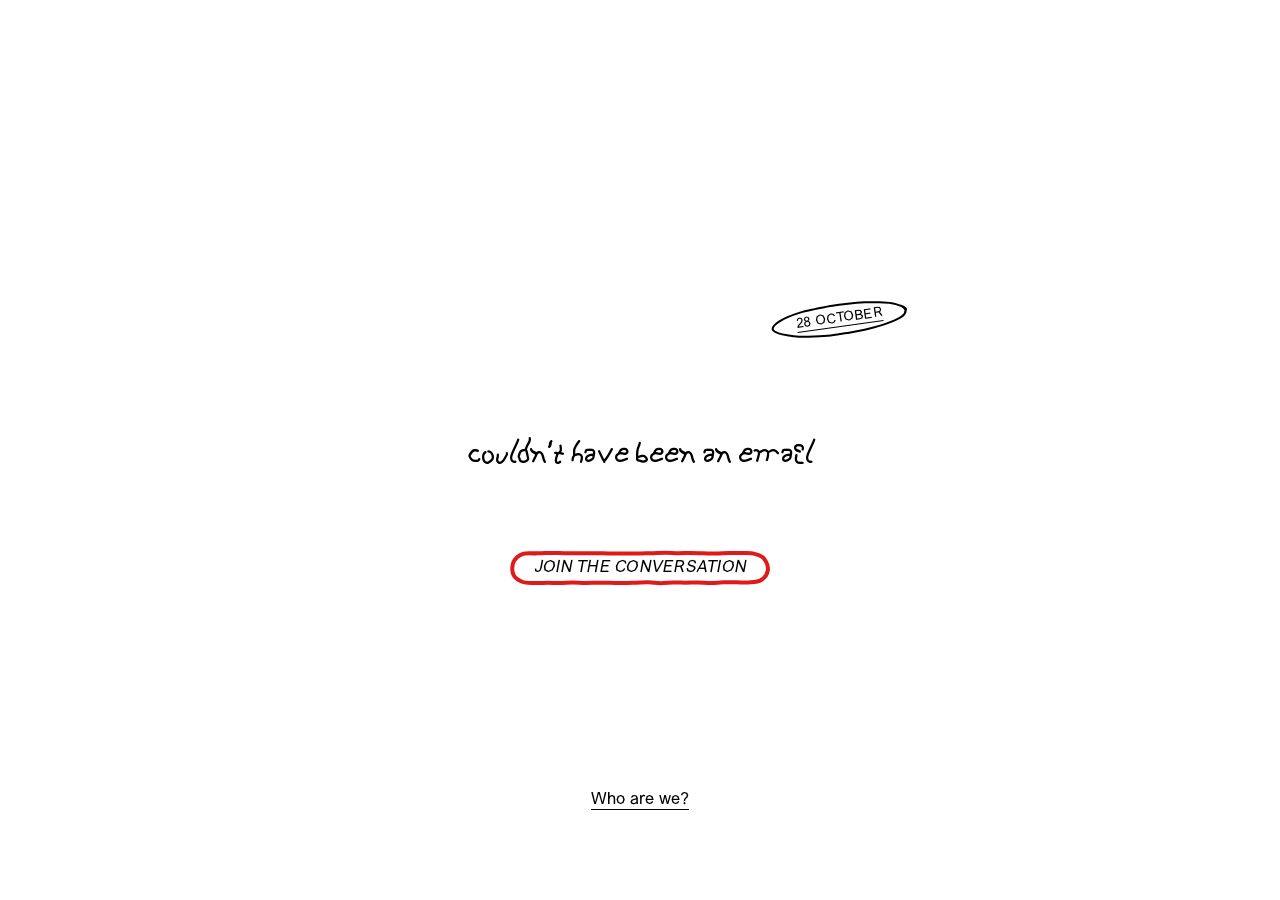
==== commit 7cc1e120: "Rebuild the landing page to the V2 design Black on white, no texture. The title is set in Nudles Bol" ====
--- a/index.html
+++ b/index.html
@@ -4,178 +4,37 @@
 <meta charset="utf-8">
 <meta name="viewport" content="width=device-width, initial-scale=1">
 <title>couldn't have been an email</title>
-<meta name="description" content="couldn't have been an email — join the conversation.">
-<link rel="preload" href="assets/fonts/LetHerGo-Regular.woff2" as="font" type="font/woff2" crossorigin>
+<meta name="description" content="couldn't have been an email — 28 October. Join the conversation.">
+<link rel="preload" href="assets/fonts/Nudles-Bold.woff2" as="font" type="font/woff2" crossorigin>
+<link rel="preload" href="assets/fonts/BBBManifontGrotesk-Book.woff2" as="font" type="font/woff2" crossorigin>
 <link rel="stylesheet" href="assets/css/style.css">
 <link rel="icon" href="assets/svg/favicon.svg" type="image/svg+xml">
 </head>
 <body class="page page--landing">
 
-<!-- the photocopier: grain, mottle and a soft toner edge on every ink stroke -->
-<svg class="filters" aria-hidden="true" focusable="false">
-  <filter id="toner" x="-10%" y="-10%" width="120%" height="120%" color-interpolation-filters="sRGB">
-    <feTurbulence type="fractalNoise" baseFrequency="0.07 0.09" numOctaves="2" seed="4" result="noise"/>
-    <feDisplacementMap in="SourceGraphic" in2="noise" scale="0.5" xChannelSelector="R" yChannelSelector="G" result="wobble"/>
-    <feTurbulence type="fractalNoise" baseFrequency="1.1" numOctaves="2" seed="9" result="specks"/>
-    <feColorMatrix in="specks" type="matrix" result="mask"
-      values="0 0 0 0 0  0 0 0 0 0  0 0 0 0 0  0.9 0 0 0 -0.42"/>
-    <feComposite in="wobble" in2="mask" operator="out"/>
-  </filter>
-</svg>
-
-<div class="paper" aria-hidden="true"></div>
-<div class="grain" aria-hidden="true"></div>
-
 <main class="landing">
 
-  <a class="btn btn--mail" href="mailto:hello@couldnthavebeenanemail.com"
-     aria-label="get our mail — hello@couldnthavebeenanemail.com">
-    <span class="btn__spin">
-        <!-- hw:mail -->
-        <svg class="mark mark--mail" viewBox="0 -16 76 42" fill="none" stroke="currentColor" stroke-width="1.15" stroke-linecap="round" stroke-linejoin="round" role="img" aria-label="get our mail" focusable="false">
-          <path class="mark__ring" d="M 70.75,-1.96 C 71.00,-1.17 71.96,1.18 72.25,2.76 C 72.53,4.35 72.83,5.95 72.46,7.55 C 72.09,9.16 71.34,10.92 70.02,12.38 C 68.70,13.85 66.57,15.15 64.56,16.35 C 62.56,17.54 60.38,18.66 57.99,19.54 C 55.60,20.42 53.02,21.08 50.23,21.62 C 47.45,22.15 44.28,22.50 41.28,22.75 C 38.28,23.00 35.17,23.35 32.23,23.13 C 29.30,22.91 26.37,22.09 23.66,21.41 C 20.96,20.73 18.30,20.11 16.01,19.05 C 13.72,18.00 11.64,16.43 9.92,15.10 C 8.20,13.78 6.94,12.60 5.69,11.12 C 4.44,9.65 2.82,7.89 2.43,6.26 C 2.05,4.63 2.68,2.93 3.38,1.37 C 4.09,-0.20 5.35,-1.68 6.64,-3.12 C 7.92,-4.56 9.23,-5.99 11.09,-7.29 C 12.96,-8.58 15.47,-9.99 17.83,-10.88 C 20.19,-11.77 22.52,-12.12 25.27,-12.62 C 28.01,-13.12 31.24,-13.66 34.29,-13.86 C 37.33,-14.06 40.55,-14.02 43.54,-13.81 C 46.54,-13.60 49.57,-13.23 52.25,-12.59 C 54.93,-11.95 57.28,-10.97 59.61,-9.98 C 61.94,-8.99 64.45,-7.93 66.22,-6.63 C 67.98,-5.33 69.02,-3.67 70.23,-2.17 C 71.43,-0.67 73.15,0.79 73.43,2.35 C 73.71,3.92 72.18,6.41 71.93,7.22"/>
-          <path d="M 15.04,0.43 C 16.12,-1.31 17.76,-4.10 19.02,-5.47 C 19.95,-5.98 20.69,-5.86 20.82,-4.64 C 20.67,-3.38 20.03,-1.79 18.96,-0.55 C 17.91,0.37 16.97,-0.04 16.86,-1.02 C 16.76,-2.20 17.21,-3.40 18.22,-3.98 C 19.14,-4.66 19.97,-4.71 20.35,-4.27 C 20.07,-2.18 19.18,0.88 18.05,3.03 C 17.42,4.83 16.25,5.26 15.67,4.79 C 15.21,4.58 15.24,3.78 15.98,2.97 C 16.80,2.07 18.42,1.42 19.84,1.03 C 20.64,0.85 21.11,0.78 21.40,0.53"/>
-          <path d="M 21.48,0.39 C 22.68,0.89 20.96,0.21 22.56,0.41"/>
-          <path d="M 22.59,0.27 C 23.80,-0.82 25.71,-2.51 26.94,-3.75 C 27.54,-4.65 27.64,-5.41 26.76,-5.37 C 25.59,-5.43 24.17,-4.00 23.76,-2.40 C 23.46,-0.87 24.29,0.06 25.53,-0.17 C 26.45,0.02 27.50,-0.65 28.19,0.04"/>
-          <path d="M 28.03,0.46 C 29.23,0.96 27.51,0.27 29.11,0.47"/>
-          <path d="M 29.10,0.35 C 30.10,-1.69 31.52,-4.89 32.40,-7.57 C 32.96,-9.27 33.49,-10.33 33.62,-11.00 C 33.13,-8.61 32.06,-5.32 31.49,-2.81 C 31.14,-1.34 30.93,-0.11 31.19,0.03 C 31.34,0.56 32.13,0.41 32.62,-0.21 C 33.17,-0.57 33.66,-0.83 34.17,-1.24"/>
-          <path d="M 30.71,-5.31 C 31.60,-5.84 33.29,-5.91 33.97,-5.66"/>
-          <path d="M 41.32,0.42 C 42.71,-1.34 44.08,-4.07 45.55,-5.18 C 46.42,-6.05 47.21,-5.70 47.24,-4.49 C 47.47,-3.00 46.67,-1.20 45.50,-0.43 C 44.30,0.43 43.18,0.06 43.16,-0.96 C 42.81,-2.17 43.61,-3.27 44.41,-4.21 C 45.21,-4.62 45.65,-4.88 46.21,-4.81 C 46.68,-4.48 47.36,-4.16 47.85,-3.90"/>
-          <path d="M 47.75,-3.97 C 48.95,-2.57 46.52,-0.07 48.12,0.49"/>
-          <path d="M 48.26,0.42 C 49.01,-1.42 49.84,-3.34 50.45,-4.59 C 50.93,-5.48 51.07,-5.85 51.14,-5.58 C 50.57,-4.11 49.72,-2.03 49.71,-0.92 C 49.61,-0.19 49.89,0.25 50.67,-0.19 C 51.38,-0.33 52.16,-2.00 53.16,-3.66 C 53.42,-4.52 53.95,-5.23 54.11,-5.63 C 53.43,-3.83 52.85,-1.70 52.86,-0.62 C 52.63,0.05 52.78,0.40 53.33,0.25 C 53.84,0.29 54.34,-0.17 54.52,-0.67"/>
-          <path d="M 54.46,0.46 C 55.66,0.96 53.94,0.25 55.54,0.45"/>
-          <path d="M 55.63,0.40 C 56.49,-1.66 57.85,-4.22 58.68,-5.46 C 58.68,-5.79 59.05,-6.11 58.99,-5.70 C 58.65,-5.24 58.59,-4.63 58.55,-4.33 C 59.09,-4.94 60.08,-5.20 60.79,-5.07 C 61.08,-4.79 61.09,-4.47 60.74,-3.85 C 60.39,-2.49 59.88,-1.44 59.94,-0.54 C 59.69,-0.02 60.11,0.09 60.41,0.19 C 60.75,0.19 61.03,-0.19 61.08,-0.55"/>
-          <path d="M 24.55,14.02 C 25.06,12.04 26.05,10.15 26.52,9.04 C 27.03,8.41 27.21,7.80 27.38,8.02 C 26.77,9.82 25.97,11.79 25.94,13.38 C 26.50,11.47 27.47,9.46 28.30,8.74 C 29.16,8.22 29.60,8.43 29.58,9.31 C 29.37,10.51 28.90,11.84 28.63,13.07 C 29.27,11.51 30.37,9.37 31.11,8.72 C 31.72,8.19 32.24,8.38 32.31,9.54 C 32.00,10.37 31.63,11.95 31.51,12.89 C 31.29,13.63 31.55,13.76 32.06,13.74 C 32.49,13.76 33.24,13.41 33.72,12.69"/>
-          <path d="M 33.65,14.02 C 34.85,14.52 33.13,13.81 34.73,14.01"/>
-          <path d="M 34.80,14.01 C 35.93,12.23 37.50,9.42 38.83,8.30 C 39.58,7.37 40.53,7.89 40.36,9.05 C 40.54,9.97 39.77,12.06 38.93,12.86 C 37.80,13.84 36.56,13.74 36.32,12.66 C 36.34,11.57 37.15,10.15 37.97,9.43 C 38.71,8.95 39.66,8.74 40.33,9.22 C 40.00,10.71 39.53,12.24 39.47,13.13 C 39.51,13.58 39.83,13.85 40.41,13.86 C 40.69,13.63 41.18,13.21 41.53,13.01"/>
-          <path d="M 41.35,13.97 C 42.55,14.47 40.83,13.76 42.43,13.96"/>
-          <path d="M 42.46,13.98 C 43.32,12.56 44.48,10.55 45.13,9.16 C 45.77,8.21 45.79,8.00 45.75,8.08 C 45.19,9.57 44.74,11.79 44.36,12.78 C 44.48,13.63 44.59,13.69 44.94,13.61 C 45.45,13.59 45.83,13.35 46.28,12.83"/>
-          <path d="M 46.12,5.36 C 46.54,5.12 46.70,5.45 46.69,5.81"/>
-          <path d="M 46.03,13.94 C 47.23,14.44 45.51,13.73 47.11,13.93"/>
-          <path d="M 47.09,13.97 C 48.25,11.16 49.81,6.67 50.91,3.25 C 51.60,1.00 52.32,-0.81 52.46,-1.24 C 51.88,1.67 50.42,6.17 49.55,9.67 C 49.06,11.63 48.88,12.85 48.95,13.30 C 49.26,13.70 50.07,13.62 50.52,13.24 C 51.09,13.16 51.36,12.74 51.85,12.04"/>
+  <p class="date">
+        <!-- hw:ring -->
+        <svg class="shape shape--ring" viewBox="0 0 220 76" fill="none" stroke="currentColor" stroke-width="2" stroke-linecap="round" stroke-linejoin="round" preserveAspectRatio="none" aria-hidden="true" focusable="false">
+          <path vector-effect="non-scaling-stroke" d="M 206.57,27.01 C 207.43,28.37 210.92,32.42 211.73,35.17 C 212.55,37.91 212.76,40.70 211.44,43.46 C 210.13,46.22 207.62,49.20 203.84,51.73 C 200.05,54.26 194.48,56.55 188.71,58.62 C 182.94,60.70 176.33,62.64 169.20,64.17 C 162.07,65.71 154.16,66.89 145.91,67.82 C 137.66,68.76 128.50,69.36 119.68,69.76 C 110.86,70.16 101.67,70.63 92.98,70.23 C 84.29,69.83 75.56,68.53 67.55,67.36 C 59.53,66.19 51.70,65.02 44.91,63.22 C 38.12,61.42 31.89,58.82 26.78,56.54 C 21.67,54.26 17.62,52.11 14.24,49.56 C 10.85,47.00 7.49,44.01 6.49,41.21 C 5.49,38.42 6.52,35.49 8.24,32.78 C 9.96,30.07 13.11,27.47 16.81,24.97 C 20.51,22.47 24.88,20.01 30.43,17.79 C 35.97,15.58 42.99,13.23 50.06,11.68 C 57.12,10.13 64.66,9.36 72.83,8.47 C 81.01,7.59 90.24,6.70 99.12,6.37 C 108.00,6.03 117.33,6.10 126.11,6.48 C 134.89,6.86 143.78,7.53 151.78,8.64 C 159.78,9.75 167.22,11.40 174.09,13.12 C 180.97,14.83 187.82,16.70 193.04,18.95 C 198.26,21.19 202.06,24.00 205.43,26.58 C 208.80,29.17 212.33,31.74 213.25,34.46 C 214.16,37.17 211.29,41.46 210.90,42.86"/>
         </svg>
-        <!-- /hw:mail -->
-    </span>
+        <!-- /hw:ring -->
+    <span class="date__label">28 OCTOBER</span>
+  </p>
+
+  <h1 class="landing__title">couldn't have been an email</h1>
+
+  <a class="btn btn--join" href="manifesto.html">
+        <!-- hw:pill -->
+        <svg class="shape shape--pill" viewBox="0 0 400 56" fill="none" stroke="currentColor" stroke-width="4" stroke-linecap="round" stroke-linejoin="round" preserveAspectRatio="none" aria-hidden="true" focusable="false">
+          <path vector-effect="non-scaling-stroke" d="M 28.70,4.95 C 31.88,4.97 41.53,5.17 47.78,5.11 C 54.03,5.05 59.99,4.61 66.22,4.59 C 72.45,4.56 78.63,4.92 85.14,4.98 C 91.65,5.05 98.69,4.97 105.26,4.96 C 111.84,4.95 118.36,4.92 124.60,4.94 C 130.85,4.97 136.45,5.01 142.72,5.11 C 148.98,5.21 155.70,5.46 162.17,5.53 C 168.64,5.60 175.12,5.57 181.53,5.54 C 187.94,5.50 194.31,5.40 200.65,5.31 C 206.99,5.22 213.21,5.14 219.57,4.98 C 225.92,4.83 232.34,4.36 238.79,4.36 C 245.24,4.36 251.89,4.93 258.26,4.99 C 264.62,5.04 270.62,4.68 276.98,4.69 C 283.35,4.71 289.97,4.95 296.43,5.09 C 302.89,5.23 309.22,5.60 315.73,5.53 C 322.23,5.46 329.02,4.80 335.47,4.67 C 341.92,4.55 348.06,4.63 354.44,4.79 C 360.82,4.95 367.93,4.16 373.75,5.62 C 379.58,7.07 385.84,9.24 389.40,13.54 C 392.97,17.85 395.88,25.90 395.12,31.44 C 394.37,36.98 389.84,43.60 384.89,46.79 C 379.94,49.98 371.78,50.01 365.42,50.60 C 359.06,51.19 353.13,50.36 346.73,50.33 C 340.33,50.30 333.44,50.22 327.00,50.40 C 320.56,50.58 314.43,51.33 308.08,51.39 C 301.74,51.44 295.34,50.83 288.92,50.74 C 282.49,50.66 275.83,50.87 269.55,50.86 C 263.27,50.85 257.55,50.55 251.22,50.69 C 244.88,50.82 237.97,51.71 231.53,51.66 C 225.10,51.60 218.87,50.47 212.61,50.35 C 206.34,50.22 200.38,50.72 193.92,50.90 C 187.46,51.07 180.33,51.35 173.85,51.38 C 167.37,51.41 161.42,51.16 155.06,51.08 C 148.70,51.01 142.12,50.88 135.67,50.94 C 129.21,50.99 122.66,51.48 116.34,51.39 C 110.02,51.31 104.19,50.43 97.74,50.43 C 91.30,50.43 84.09,51.31 77.66,51.42 C 71.23,51.53 65.61,51.11 59.17,51.10 C 52.74,51.09 45.57,51.63 39.05,51.35 C 32.52,51.07 25.48,51.71 20.04,49.43 C 14.60,47.16 8.56,42.90 6.41,37.70 C 4.25,32.50 4.60,23.49 7.11,18.21 C 9.62,12.94 15.87,8.17 21.46,6.07 C 27.04,3.97 37.44,5.70 40.64,5.63"/>
+        </svg>
+        <!-- /hw:pill -->
+    <span class="btn__label">JOIN THE CONVERSATION</span>
   </a>
 
-  <h1 class="landing__title">
-        <!-- hw:title -->
-        <svg class="mark mark--title" viewBox="0 -27 303 38" fill="none" stroke="currentColor" stroke-width="1.7" stroke-linecap="round" stroke-linejoin="round" role="img" aria-label="couldn't have been an email" focusable="false">
-          <path d="M 4.85,1.40 C 6.76,-1.43 9.52,-5.98 11.51,-7.83 C 12.61,-9.02 13.94,-8.63 14.34,-7.08 C 13.97,-7.74 12.56,-7.81 11.38,-7.03 C 9.72,-5.34 8.31,-2.89 8.06,-1.18 C 8.31,0.15 9.53,0.83 10.78,0.21 C 12.30,0.14 13.16,-0.69 14.09,-1.10"/>
-          <path d="M 13.51,1.11 C 14.71,1.61 13.59,0.88 15.19,1.08"/>
-          <path d="M 14.96,1.27 C 16.74,-1.45 19.24,-5.85 21.50,-7.96 C 22.68,-9.19 23.95,-8.94 24.11,-7.16 C 24.47,-4.50 23.29,-1.70 21.42,-0.35 C 19.46,0.91 17.76,0.41 17.67,-1.22 C 17.66,-3.16 18.43,-5.02 19.96,-6.21 C 20.78,-6.98 22.09,-7.15 22.63,-7.16 C 23.78,-6.93 24.37,-6.67 25.02,-5.98"/>
-          <path d="M 25.03,-6.05 C 26.23,-4.65 24.01,0.30 25.61,0.86"/>
-          <path d="M 25.79,1.08 C 27.10,-2.24 28.27,-5.34 29.10,-7.16 C 30.19,-8.42 30.35,-8.80 30.12,-8.46 C 29.29,-6.31 27.99,-3.06 27.97,-1.20 C 27.73,-0.20 28.21,0.54 29.36,-0.26 C 30.52,-0.49 32.19,-3.27 33.12,-5.56 C 34.01,-7.05 34.54,-7.89 34.94,-8.59 C 34.29,-6.07 32.91,-2.97 32.81,-0.99 C 32.90,0.02 33.19,0.36 33.82,0.37 C 34.85,0.27 35.40,-0.24 35.96,-0.92"/>
-          <path d="M 35.46,0.69 C 36.66,1.19 35.54,0.47 37.14,0.67"/>
-          <path d="M 37.33,0.43 C 38.67,-3.85 41.08,-10.38 42.92,-15.58 C 44.08,-19.31 44.90,-22.19 45.45,-22.87 C 44.62,-18.49 42.29,-11.02 41.21,-6.19 C 40.36,-2.75 39.84,-1.13 40.19,-0.29 C 40.52,0.58 41.51,0.35 42.59,-0.29 C 43.43,-0.54 44.13,-1.37 44.72,-2.33"/>
-          <path d="M 44.09,0.60 C 45.29,1.10 44.17,0.39 45.77,0.59"/>
-          <path d="M 45.87,0.38 C 47.74,-1.99 50.03,-6.37 51.96,-8.19 C 53.37,-9.48 54.88,-9.14 54.84,-7.35 C 54.82,-5.44 53.82,-2.77 52.17,-0.92 C 50.26,0.49 48.82,-0.06 48.45,-1.56 C 48.07,-3.29 49.44,-5.39 50.68,-6.36 C 51.97,-7.22 53.44,-7.52 54.15,-6.92 C 55.27,-11.26 57.00,-16.90 57.94,-20.00 C 58.58,-21.96 58.65,-22.94 58.89,-23.06 C 57.43,-18.23 55.54,-10.36 54.50,-4.97 C 53.88,-1.95 54.01,-0.80 54.45,-0.16 C 54.71,0.42 55.71,0.22 56.22,-0.35"/>
-          <path d="M 56.30,0.57 C 57.50,1.07 56.38,0.38 57.98,0.58"/>
-          <path d="M 58.00,0.40 C 59.17,-2.56 60.63,-5.67 61.66,-7.49 C 61.92,-8.32 62.40,-9.12 62.56,-8.78 C 61.36,-5.99 60.40,-3.13 60.38,-0.78 C 61.27,-3.59 63.26,-6.53 64.62,-7.47 C 66.01,-8.78 66.49,-8.00 66.52,-6.55 C 66.25,-5.09 65.54,-2.63 65.15,-1.14 C 64.89,-0.31 65.20,0.45 66.13,0.30 C 67.32,0.22 68.15,-0.27 69.04,-1.57"/>
-          <path d="M 74.58,-16.34 C 74.76,-14.48 74.58,-12.73 73.49,-11.88"/>
-          <path d="M 75.32,0.50 C 77.00,-2.69 79.28,-8.00 80.37,-12.05 C 81.60,-14.30 82.34,-16.35 82.49,-17.02 C 81.79,-13.64 80.42,-8.34 78.94,-4.44 C 78.22,-2.06 77.93,-0.73 78.46,-0.08 C 78.86,0.64 80.10,0.57 80.96,-0.26 C 81.61,-0.75 82.69,-1.80 83.53,-2.27"/>
-          <path d="M 77.68,-8.43 C 79.44,-9.06 81.64,-9.47 83.03,-8.97"/>
-          <path d="M 94.81,0.31 C 95.98,-4.27 98.48,-10.87 100.22,-16.06 C 101.28,-19.48 102.65,-22.74 103.02,-23.42 C 102.09,-18.70 99.89,-11.44 98.24,-6.46 C 97.63,-3.32 96.94,-1.22 96.97,-0.61 C 98.40,-3.97 99.88,-7.14 101.30,-8.22 C 102.74,-9.62 103.63,-8.93 103.62,-7.11 C 103.52,-5.45 102.93,-3.17 102.36,-1.65 C 102.18,-0.66 102.49,-0.00 103.31,-0.11 C 103.86,-0.41 104.43,-0.65 105.13,-1.28"/>
-          <path d="M 104.90,0.04 C 106.10,0.54 104.98,-0.23 106.58,-0.03"/>
-          <path d="M 106.71,-0.05 C 108.41,-2.76 110.78,-7.26 113.11,-9.12 C 114.43,-10.14 115.49,-10.20 115.76,-8.43 C 115.64,-6.20 114.21,-3.22 112.79,-1.69 C 111.08,-0.29 109.62,-0.54 109.30,-2.47 C 109.19,-3.78 109.98,-5.88 111.93,-7.05 C 113.19,-7.89 114.53,-8.32 115.36,-7.93 C 114.81,-5.50 114.24,-3.11 113.92,-1.67 C 114.02,-0.70 114.55,-0.41 115.19,-0.64 C 116.20,-0.89 116.74,-1.35 116.93,-1.72"/>
-          <path d="M 116.89,-0.46 C 118.09,0.04 116.97,-0.73 118.57,-0.53"/>
-          <path d="M 118.62,-0.52 C 120.84,-4.48 123.19,-8.61 124.84,-12.01 C 125.11,-8.84 125.21,-4.46 124.87,-0.99 C 126.76,-5.05 128.79,-9.15 130.24,-12.54 C 130.91,-11.41 130.13,-9.46 128.56,-8.94 C 129.40,-8.54 130.58,-8.97 131.30,-9.40"/>
-          <path d="M 131.34,-9.51 C 132.54,-8.11 130.07,-1.62 131.67,-1.06"/>
-          <path d="M 131.63,-1.01 C 133.95,-3.12 136.50,-5.72 138.08,-7.54 C 139.42,-9.20 139.40,-10.19 137.89,-10.14 C 136.48,-10.19 134.24,-7.94 133.61,-5.35 C 133.18,-2.92 134.48,-1.92 136.01,-1.83 C 137.55,-2.26 139.49,-2.73 140.44,-1.63"/>
-          <path d="M 151.76,-1.34 C 153.95,-6.96 157.18,-14.82 158.93,-20.66 C 160.25,-23.30 160.82,-24.92 161.03,-25.14 C 159.67,-20.31 157.73,-13.72 156.36,-8.75 C 155.23,-5.62 154.57,-3.09 154.92,-2.65 C 155.49,-1.55 156.77,-1.46 158.34,-2.38 C 159.75,-3.41 161.41,-5.65 161.15,-7.32 C 161.60,-9.03 160.08,-9.33 158.26,-8.86 C 157.42,-8.50 156.10,-7.35 155.49,-6.05 C 156.91,-6.69 159.24,-7.75 160.90,-7.62 C 161.70,-7.72 162.30,-7.43 163.18,-7.40"/>
-          <path d="M 162.95,-7.20 C 164.15,-5.80 162.10,-1.91 163.70,-1.35"/>
-          <path d="M 163.92,-1.20 C 165.83,-2.86 168.25,-5.88 170.56,-7.84 C 171.57,-9.04 171.28,-9.98 170.18,-10.00 C 168.06,-10.47 166.31,-7.93 165.78,-5.54 C 165.21,-3.14 166.30,-2.20 168.06,-2.00 C 169.73,-2.13 171.18,-2.78 172.20,-1.44"/>
-          <path d="M 172.22,-1.15 C 173.42,0.25 172.30,-1.67 173.90,-1.11"/>
-          <path d="M 174.04,-0.92 C 175.89,-2.96 178.46,-5.31 180.56,-7.51 C 181.63,-8.73 181.78,-9.80 179.99,-9.85 C 178.57,-10.09 176.19,-7.60 176.00,-5.11 C 175.10,-3.07 176.56,-1.82 178.23,-1.60 C 179.83,-1.99 181.61,-2.70 182.63,-1.12"/>
-          <path d="M 182.41,-0.87 C 183.61,-0.37 182.49,-1.02 184.09,-0.82"/>
-          <path d="M 184.15,-0.60 C 185.41,-3.67 186.54,-6.84 187.39,-8.60 C 188.09,-9.75 188.52,-10.28 188.32,-9.94 C 187.56,-7.47 186.81,-4.58 186.08,-1.99 C 187.38,-4.91 189.41,-7.85 190.79,-9.15 C 191.73,-9.62 193.09,-9.30 192.51,-7.59 C 192.17,-6.02 191.72,-3.71 191.53,-2.56 C 190.91,-1.21 191.52,-0.99 192.53,-0.99 C 193.30,-1.03 194.07,-1.87 195.01,-2.33"/>
-          <path d="M 206.58,-0.56 C 208.21,-3.17 210.87,-7.15 212.86,-9.13 C 214.38,-10.34 215.58,-9.66 215.66,-8.35 C 215.70,-6.10 214.49,-3.50 212.82,-2.09 C 211.09,-0.37 209.48,-1.10 209.28,-2.48 C 209.22,-4.16 210.34,-6.02 211.60,-7.01 C 213.15,-8.21 214.52,-8.43 215.12,-7.53 C 214.67,-5.45 214.37,-2.98 214.28,-1.71 C 213.97,-0.84 214.34,-0.15 215.13,-0.48 C 216.05,-1.02 216.86,-1.30 217.36,-1.59"/>
-          <path d="M 216.90,-0.26 C 218.10,0.24 216.98,-0.46 218.58,-0.26"/>
-          <path d="M 218.48,-0.45 C 219.84,-3.19 221.25,-6.41 222.27,-7.91 C 222.71,-9.16 222.88,-9.63 223.08,-9.29 C 222.09,-7.13 221.34,-3.85 220.72,-1.44 C 221.87,-4.42 223.70,-7.53 225.23,-8.34 C 226.45,-9.61 227.24,-9.08 227.22,-7.17 C 226.71,-6.07 225.91,-3.54 225.97,-2.24 C 225.54,-1.00 226.02,-0.42 226.97,-0.68 C 227.75,-0.61 228.92,-1.17 229.51,-2.19"/>
-          <path d="M 241.34,-0.32 C 243.44,-2.20 245.60,-4.63 247.60,-6.83 C 248.58,-7.75 248.78,-9.17 247.30,-9.18 C 245.78,-9.07 243.54,-6.77 243.07,-4.65 C 242.30,-2.18 243.74,-0.72 245.47,-0.98 C 246.83,-0.97 248.52,-1.71 249.85,-0.75"/>
-          <path d="M 249.61,-0.10 C 250.81,0.40 249.69,-0.27 251.29,-0.07"/>
-          <path d="M 251.45,-0.15 C 252.47,-3.04 253.67,-6.27 254.93,-7.99 C 255.52,-8.83 255.52,-9.72 255.62,-9.38 C 254.77,-6.57 254.08,-3.40 253.57,-1.17 C 254.57,-4.18 256.45,-7.39 257.50,-8.15 C 258.73,-9.18 259.42,-8.88 259.06,-7.28 C 258.69,-5.67 258.07,-3.16 257.79,-1.02 C 258.92,-4.17 260.51,-6.79 261.90,-8.24 C 262.79,-8.80 263.79,-8.43 263.26,-7.04 C 263.07,-5.55 262.13,-2.77 262.16,-1.71 C 262.11,-0.55 262.17,-0.19 263.28,-0.09 C 264.26,-0.28 265.03,-0.60 266.17,-1.59"/>
-          <path d="M 265.62,0.32 C 266.82,0.82 265.70,0.18 267.30,0.38"/>
-          <path d="M 267.38,0.32 C 268.91,-2.20 271.42,-6.33 273.61,-8.47 C 274.95,-9.29 276.26,-8.78 276.28,-6.97 C 276.18,-5.58 275.16,-2.70 273.71,-0.82 C 272.09,0.64 270.09,-0.20 269.95,-1.54 C 269.89,-3.56 271.10,-5.29 272.58,-6.60 C 273.59,-7.06 275.28,-7.38 276.08,-6.83 C 275.53,-4.29 274.84,-2.22 274.89,-0.81 C 274.94,0.11 275.12,0.61 275.84,0.24 C 276.56,0.15 277.43,-0.14 277.73,-0.88"/>
-          <path d="M 277.61,0.77 C 278.81,1.27 277.69,0.63 279.29,0.83"/>
-          <path d="M 279.29,0.80 C 280.88,-1.15 282.36,-4.52 283.39,-6.69 C 284.14,-7.57 284.42,-8.25 284.67,-8.11 C 283.88,-5.87 282.91,-2.77 282.70,-1.02 C 282.07,0.29 282.54,0.73 283.37,0.51 C 283.97,0.73 284.64,-0.16 285.03,-0.70"/>
-          <path d="M 285.14,-12.18 C 285.51,-12.58 285.94,-12.28 285.95,-11.50"/>
-          <path d="M 284.89,1.04 C 286.09,1.54 284.97,0.90 286.57,1.10"/>
-          <path d="M 286.49,1.10 C 288.16,-3.49 290.58,-9.79 292.34,-15.11 C 293.18,-18.49 294.60,-21.64 295.12,-22.29 C 293.83,-17.81 291.64,-10.74 290.78,-5.52 C 289.67,-2.54 289.21,-0.27 289.60,0.29 C 289.88,1.12 291.19,1.01 292.10,0.21 C 292.96,-0.13 293.54,-0.80 293.89,-1.19"/>
-        </svg>
-        <!-- /hw:title -->
-  </h1>
-
-  <a class="btn btn--join" href="manifesto.html" aria-label="Join the conversation">
-        <!-- hw:join -->
-        <svg class="mark mark--join" viewBox="0 -23 253 33" fill="none" stroke="currentColor" stroke-width="1.45" stroke-linecap="round" stroke-linejoin="round" role="img" aria-label="Join the conversation" focusable="false">
-          <path class="mark__pill" d="M 16.25,-20.04 C 18.25,-20.02 24.31,-19.88 28.23,-19.92 C 32.15,-19.96 35.86,-20.28 39.76,-20.30 C 43.66,-20.31 47.53,-20.06 51.63,-20.01 C 55.73,-19.97 60.20,-20.02 64.35,-20.03 C 68.50,-20.03 72.61,-20.06 76.52,-20.04 C 80.43,-20.02 83.89,-19.99 87.81,-19.92 C 91.74,-19.85 95.99,-19.67 100.06,-19.62 C 104.14,-19.57 108.21,-19.59 112.25,-19.62 C 116.28,-19.64 120.28,-19.71 124.26,-19.78 C 128.24,-19.84 132.13,-19.90 136.12,-20.01 C 140.11,-20.12 144.15,-20.46 148.21,-20.46 C 152.26,-20.46 156.47,-20.05 160.47,-20.01 C 164.46,-19.97 168.20,-20.23 172.20,-20.22 C 176.19,-20.21 180.38,-20.04 184.44,-19.94 C 188.50,-19.84 192.48,-19.57 196.58,-19.62 C 200.68,-19.67 204.98,-20.15 209.04,-20.23 C 213.10,-20.32 216.93,-20.26 220.94,-20.15 C 224.95,-20.04 229.28,-20.12 233.09,-19.60 C 236.90,-19.07 241.10,-19.18 243.80,-16.99 C 246.49,-14.80 249.25,-9.87 249.23,-6.43 C 249.22,-2.99 246.66,1.54 243.69,3.65 C 240.72,5.76 235.43,5.82 231.44,6.22 C 227.45,6.61 223.76,6.05 219.74,6.02 C 215.71,6.00 211.34,5.95 207.29,6.07 C 203.24,6.20 199.41,6.73 195.42,6.78 C 191.44,6.82 187.42,6.38 183.38,6.32 C 179.34,6.25 175.13,6.40 171.19,6.40 C 167.25,6.39 163.72,6.18 159.74,6.28 C 155.76,6.37 151.38,7.01 147.33,6.97 C 143.28,6.93 139.38,6.12 135.45,6.03 C 131.53,5.94 127.82,6.30 123.76,6.43 C 119.69,6.55 115.14,6.75 111.06,6.77 C 106.99,6.80 103.29,6.61 99.29,6.56 C 95.29,6.50 91.14,6.42 87.08,6.45 C 83.02,6.49 78.89,6.84 74.93,6.78 C 70.96,6.72 67.34,6.09 63.29,6.09 C 59.23,6.10 54.63,6.72 50.59,6.80 C 46.55,6.88 43.08,6.58 39.03,6.57 C 34.98,6.56 30.42,6.81 26.30,6.75 C 22.17,6.69 17.94,7.18 14.28,6.21 C 10.61,5.23 6.15,3.81 4.31,0.90 C 2.48,-2.01 2.01,-7.90 3.26,-11.27 C 4.51,-14.63 8.38,-17.93 11.82,-19.31 C 15.25,-20.69 21.87,-19.51 23.88,-19.55"/>
-          <path d="M 20.52,-13.78 C 22.08,-14.31 24.49,-14.57 25.54,-14.31"/>
-          <path d="M 23.87,-14.06 C 23.39,-9.68 22.34,-5.01 21.23,-2.65 C 20.64,-0.54 18.08,-0.06 17.26,-1.14 C 17.13,-1.85 16.77,-2.41 16.97,-3.31"/>
-          <path d="M 33.76,-12.80 C 31.07,-12.93 27.91,-9.85 27.88,-6.47 C 27.04,-3.25 28.60,-1.02 31.52,-1.03 C 33.89,-1.27 36.44,-3.74 37.03,-7.48 C 37.75,-10.44 36.04,-12.85 33.72,-13.24 Z"/>
-          <path d="M 42.87,-13.79 C 42.34,-9.15 40.95,-4.53 40.03,-0.33"/>
-          <path d="M 44.88,-0.50 C 45.79,-4.41 46.99,-9.06 48.36,-12.96"/>
-          <path d="M 48.15,-13.02 C 49.33,-8.71 50.97,-4.84 52.44,-0.80"/>
-          <path d="M 52.29,-1.05 C 53.50,-4.69 54.52,-8.72 55.57,-12.98"/>
-          <path d="M 66.71,-12.87 C 69.61,-12.82 72.97,-13.06 75.13,-12.65"/>
-          <path d="M 70.87,-13.03 C 70.20,-8.11 68.96,-3.25 68.09,0.24"/>
-          <path d="M 78.41,-11.64 C 77.14,-7.54 76.17,-2.51 75.41,0.85"/>
-          <path d="M 85.78,-11.69 C 84.50,-7.24 83.63,-2.66 82.46,0.78"/>
-          <path d="M 76.58,-5.57 C 79.31,-5.63 81.98,-5.56 84.46,-5.67"/>
-          <path d="M 96.41,-12.85 C 94.08,-13.20 91.45,-13.02 89.72,-12.73"/>
-          <path d="M 89.87,-12.91 C 89.20,-9.21 88.14,-4.92 86.85,-1.46"/>
-          <path d="M 88.54,-7.46 C 90.58,-7.93 92.53,-7.70 93.55,-7.59"/>
-          <path d="M 87.00,-1.34 C 89.54,-1.62 91.77,-1.52 93.56,-0.99"/>
-          <path d="M 114.67,-11.45 C 113.89,-13.05 110.39,-13.58 108.18,-11.93 C 105.66,-10.64 104.89,-7.00 104.87,-4.14 C 105.19,-1.22 107.45,-0.36 109.84,-1.31 C 111.40,-1.30 112.60,-2.39 113.53,-3.93"/>
-          <path d="M 122.50,-11.95 C 119.83,-12.06 117.17,-9.16 116.65,-5.59 C 116.59,-2.75 117.77,-0.37 120.30,-0.36 C 122.77,-0.58 125.49,-3.31 125.71,-6.46 C 126.48,-9.44 125.23,-12.20 122.57,-11.97 Z"/>
-          <path d="M 127.25,0.07 C 128.26,-4.06 129.66,-9.12 130.91,-13.11"/>
-          <path d="M 130.74,-12.85 C 131.92,-9.18 134.00,-4.59 135.51,-0.70"/>
-          <path d="M 135.08,-0.72 C 136.22,-4.67 137.24,-9.14 138.64,-13.16"/>
-          <path d="M 142.34,-11.61 C 142.26,-7.38 142.86,-3.06 143.58,0.17 C 145.80,-3.40 148.35,-7.61 150.62,-12.07"/>
-          <path d="M 159.63,-10.35 C 157.19,-10.98 154.71,-10.80 152.91,-10.46"/>
-          <path d="M 152.93,-10.30 C 152.30,-6.54 151.16,-2.35 150.45,0.87"/>
-          <path d="M 152.17,-5.22 C 153.78,-5.60 155.91,-5.47 156.88,-5.14"/>
-          <path d="M 150.65,0.59 C 152.99,0.19 155.48,0.77 156.98,1.13"/>
-          <path d="M 160.92,-1.31 C 162.23,-5.58 163.03,-10.20 164.04,-14.25"/>
-          <path d="M 164.15,-14.09 C 166.64,-14.50 169.36,-14.05 170.20,-12.64 C 170.16,-10.63 168.65,-8.72 166.31,-8.70 C 165.01,-8.65 163.79,-8.46 162.51,-8.32"/>
-          <path d="M 165.52,-8.68 C 166.81,-6.08 167.47,-3.58 168.97,-1.13"/>
-          <path d="M 181.19,-11.40 C 180.73,-12.86 178.70,-13.72 176.42,-12.65 C 174.94,-11.67 174.24,-9.90 175.50,-8.84 C 176.74,-7.90 178.93,-7.32 179.75,-6.40 C 180.19,-4.62 178.90,-2.57 176.61,-1.39 C 174.50,-0.69 172.93,-0.90 172.05,-2.24"/>
-          <path d="M 181.97,-0.55 C 184.42,-5.79 187.09,-10.73 189.69,-14.41 C 190.28,-10.17 191.50,-5.77 191.98,-1.38"/>
-          <path d="M 184.56,-5.50 C 187.37,-6.21 189.60,-5.98 191.18,-5.59"/>
-          <path d="M 197.06,-12.75 C 200.10,-13.54 202.83,-13.39 205.30,-13.03"/>
-          <path d="M 201.00,-13.05 C 200.59,-8.62 199.71,-3.93 198.84,-0.38"/>
-          <path d="M 209.11,-12.30 C 208.70,-7.81 207.69,-3.63 206.61,0.18"/>
-          <path d="M 219.90,-13.45 C 215.97,-12.92 213.34,-9.65 213.04,-6.39 C 212.48,-2.79 214.09,0.22 216.68,0.26 C 219.75,0.02 222.46,-2.93 223.06,-6.67 C 224.04,-10.25 222.31,-13.33 219.48,-12.98 Z"/>
-          <path d="M 225.00,0.48 C 225.91,-3.49 227.01,-7.89 227.85,-12.00"/>
-          <path d="M 227.95,-12.04 C 229.31,-8.25 230.98,-3.78 232.62,0.01"/>
-          <path d="M 232.35,0.17 C 233.19,-3.73 234.27,-8.17 235.38,-11.95"/>
-        </svg>
-        <!-- /hw:join -->
-  </a>
-
-  <a class="btn btn--who" href="about.html" aria-label="who are we?">
-        <!-- hw:who -->
-        <svg class="mark mark--who" viewBox="0 -25 127 35" fill="none" stroke="currentColor" stroke-width="1.35" stroke-linecap="round" stroke-linejoin="round" role="img" aria-label="who are we?" focusable="false">
-          <path d="M 4.03,1.12 C 6.17,-2.53 8.00,-6.31 9.43,-9.42 C 9.40,-6.16 9.51,-2.69 9.91,0.27 C 11.31,-2.37 12.66,-5.75 13.82,-8.73 C 13.79,-5.64 14.02,-2.62 13.95,0.40 C 15.45,-2.86 17.33,-6.64 18.58,-9.53 C 19.37,-8.30 18.27,-6.50 17.26,-6.65 C 18.13,-6.08 18.90,-6.29 19.83,-6.71"/>
-          <path d="M 19.70,-6.88 C 20.90,-5.48 18.40,0.14 20.00,0.70"/>
-          <path d="M 20.02,0.51 C 21.31,-3.43 23.53,-9.48 25.18,-13.97 C 26.24,-17.14 27.11,-19.56 27.61,-20.19 C 26.56,-16.50 24.84,-9.85 23.30,-5.32 C 22.68,-2.92 22.19,-0.84 21.86,0.20 C 23.31,-3.08 24.66,-5.70 26.08,-7.03 C 27.33,-7.94 28.09,-7.51 28.17,-6.08 C 28.19,-4.48 27.44,-2.17 27.16,-0.84 C 26.93,-0.11 27.04,0.33 27.76,0.25 C 28.31,0.07 29.07,-0.13 29.46,-0.71"/>
-          <path d="M 29.20,0.57 C 30.40,1.07 29.10,0.35 30.70,0.55"/>
-          <path d="M 30.66,0.39 C 32.41,-1.86 34.44,-5.56 36.25,-7.48 C 37.53,-8.48 38.58,-8.02 38.65,-6.45 C 38.91,-4.57 37.76,-1.76 36.26,-0.53 C 34.86,0.50 33.33,-0.08 32.77,-1.86 C 32.76,-2.89 33.47,-5.01 34.76,-5.94 C 35.71,-6.68 36.87,-6.88 37.23,-6.66 C 38.45,-6.64 38.99,-6.04 39.57,-5.58"/>
-          <path d="M 48.82,0.30 C 50.40,-2.16 52.92,-6.01 54.64,-7.46 C 55.61,-8.50 56.99,-8.28 57.05,-6.71 C 57.10,-4.83 55.88,-2.54 54.70,-0.94 C 53.26,0.12 51.48,0.13 51.20,-1.55 C 51.08,-3.04 52.39,-4.87 53.42,-5.81 C 54.84,-6.48 56.09,-6.88 56.72,-6.31 C 56.21,-4.40 55.55,-1.78 55.75,-0.65 C 55.66,-0.01 56.22,0.15 56.67,-0.07 C 57.43,-0.29 58.25,-0.58 58.45,-0.93"/>
-          <path d="M 58.20,0.41 C 59.40,0.91 58.10,0.22 59.70,0.42"/>
-          <path d="M 59.88,0.34 C 61.24,-2.62 63.07,-5.93 63.65,-7.40 C 64.27,-8.06 64.27,-8.67 64.48,-8.20 C 64.09,-7.56 63.92,-6.86 63.87,-6.17 C 64.95,-7.08 65.90,-7.68 66.57,-7.02 C 67.55,-7.04 67.22,-6.00 67.06,-5.38 C 66.31,-3.78 65.81,-2.13 65.90,-0.96 C 65.45,0.01 65.98,-0.05 66.40,0.16 C 66.98,0.09 67.28,-0.66 67.35,-0.65"/>
-          <path d="M 67.30,0.43 C 68.50,0.93 67.20,0.23 68.80,0.43"/>
-          <path d="M 68.91,0.38 C 70.53,-1.07 72.83,-3.68 74.83,-5.56 C 75.70,-6.31 75.73,-7.41 74.64,-7.43 C 72.67,-7.65 71.09,-5.58 70.69,-3.44 C 69.96,-1.41 71.09,-0.17 72.53,-0.43 C 74.17,-0.20 75.70,-0.99 76.27,0.03"/>
-          <path d="M 86.87,0.38 C 89.07,-3.34 90.94,-6.89 92.71,-9.98 C 92.29,-6.47 92.72,-3.15 92.60,-0.17 C 93.96,-3.01 95.57,-6.23 96.65,-9.35 C 96.96,-6.07 97.01,-2.77 96.83,-0.12 C 98.45,-3.47 100.33,-6.99 101.41,-10.02 C 102.06,-9.01 101.39,-7.16 100.27,-7.07 C 100.85,-6.62 102.05,-6.88 102.60,-7.37"/>
-          <path d="M 102.60,-7.48 C 103.80,-6.08 101.30,-0.48 102.90,0.08"/>
-          <path d="M 102.80,0.12 C 104.57,-1.52 107.12,-4.20 108.82,-5.90 C 109.97,-7.18 109.78,-8.21 108.60,-8.21 C 106.73,-7.78 105.22,-5.78 104.48,-3.80 C 104.06,-1.78 104.99,-0.69 106.56,-0.54 C 108.48,-1.06 109.93,-1.66 110.57,-0.49"/>
-          <path d="M 114.30,-11.93 C 115.54,-14.45 118.28,-15.81 119.51,-14.73 C 121.24,-13.68 119.86,-10.77 118.30,-9.15 C 117.19,-8.43 116.24,-7.26 115.92,-5.36"/>
-          <path d="M 115.38,-3.26 C 115.33,-2.58 115.22,-2.41 115.35,-1.74"/>
-          <path class="mark__rule" d="M 2.07,4.49 C 4.54,4.46 11.92,4.44 16.87,4.31 C 21.81,4.18 26.78,3.73 31.73,3.71 C 36.68,3.68 41.56,4.15 46.55,4.15 C 51.53,4.16 56.70,3.72 61.65,3.75 C 66.61,3.79 71.33,4.33 76.28,4.36 C 81.23,4.38 86.38,3.93 91.37,3.90 C 96.35,3.87 101.20,4.18 106.18,4.17 C 111.16,4.17 118.72,3.93 121.22,3.88"/>
-          <path class="mark__rule" d="M 2.86,6.90 C 5.31,6.84 12.61,6.63 17.55,6.54 C 22.50,6.45 27.60,6.32 32.52,6.34 C 37.44,6.37 42.22,6.59 47.07,6.69 C 51.92,6.79 56.73,6.90 61.60,6.93 C 66.46,6.96 71.40,6.91 76.28,6.87 C 81.16,6.83 85.99,6.77 90.90,6.68 C 95.81,6.59 100.88,6.34 105.76,6.33 C 110.63,6.32 117.76,6.57 120.15,6.62"/>
-        </svg>
-        <!-- /hw:who -->
-  </a>
+  <a class="btn btn--who" href="about.html">Who are we?</a>
 
 </main>
 
--- a/assets/css/style.css
+++ b/assets/css/style.css
@@ -1,6 +1,37 @@
 /* couldn't have been an email
-   Black ink on photocopied paper. Every handwritten mark is an inline SVG
-   generated by tools/handwriting.py; everything else here is texture. */
+   Black on white. The title is set in Nudles, everything else in BBB Manifont
+   Grotesk; the ring and the pill are hand-drawn SVG from tools/handwriting.py.
+
+   The photocopy texture from the first version still lives at the bottom of
+   this file. Add <div class="paper"></div><div class="grain"></div> back to a
+   page to bring it in. */
+
+@font-face {
+  font-family: "Nudles";
+  src: url("../fonts/Nudles-Bold.woff2") format("woff2"),
+       url("../fonts/Nudles-Bold.woff") format("woff");
+  font-weight: 700;
+  font-style: normal;
+  font-display: swap;
+}
+
+@font-face {
+  font-family: "BBB Manifont Grotesk";
+  src: url("../fonts/BBBManifontGrotesk-Book.woff2") format("woff2"),
+       url("../fonts/BBBManifontGrotesk-Book.woff") format("woff");
+  font-weight: 400;
+  font-style: normal;
+  font-display: swap;
+}
+
+@font-face {
+  font-family: "BBB Manifont Grotesk";
+  src: url("../fonts/BBBManifontGrotesk-BookItalic.woff2") format("woff2"),
+       url("../fonts/BBBManifontGrotesk-BookItalic.woff") format("woff");
+  font-weight: 400;
+  font-style: italic;
+  font-display: swap;
+}
 
 @font-face {
   font-family: "Let Her Go";
@@ -12,12 +43,12 @@
 }
 
 :root {
-  --paper: #f4f3f0;
-  --paper-deep: #e4e2dc;
-  --ink: #15140f;
-  --ink-soft: #4a4842;
-  --grain-opacity: 0.45;
-  --mottle-opacity: 0.3;
+  --paper: #ffffff;
+  --ink: #000000;
+  --ink-soft: #545454;
+  --red: #e01a1a;
+  --grotesk: "BBB Manifont Grotesk", "Helvetica Neue", Arial, sans-serif;
+  --hand: "Nudles", "BBB Manifont Grotesk", "Helvetica Neue", Arial, sans-serif;
   --spin-duration: 17s;
 }
 
@@ -33,178 +64,128 @@
   min-height: 100svh;
   background: var(--paper);
   color: var(--ink);
-  font-family: "Let Her Go", "Helvetica Neue", Arial, sans-serif;
+  font-family: var(--grotesk);
   overflow-x: hidden;
 }
-
-/* --- the photocopy ------------------------------------------------------- */
-/* Two fixed layers: soft toner mottle underneath, dry grain and the riso
-   screen on top. No crumple — just the unevenness of a machine having a day. */
-
-.filters {
-  position: absolute;
-  width: 0;
-  height: 0;
-  overflow: hidden;
-}
-
-.paper,
-.grain {
-  position: fixed;
-  inset: 0;
-  pointer-events: none;
-}
-
-.paper {
-  z-index: -2;
-  background-color: var(--paper);
-  background-image:
-    radial-gradient(130% 100% at 20% 6%, rgba(0, 0, 0, 0) 45%, rgba(0, 0, 0, 0.06) 100%),
-    linear-gradient(101deg, rgba(0, 0, 0, 0.035) 0%, rgba(0, 0, 0, 0) 20%, rgba(0, 0, 0, 0) 78%, rgba(0, 0, 0, 0.045) 100%),
-    url("data:image/svg+xml,%3Csvg xmlns='http://www.w3.org/2000/svg' width='1200' height='1200'%3E%3Cfilter id='m' x='0' y='0' width='100%25' height='100%25'%3E%3CfeTurbulence type='fractalNoise' baseFrequency='0.012' numOctaves='3' seed='17'/%3E%3CfeColorMatrix values='0 0 0 0 0 0 0 0 0 0 0 0 0 0 0 0.2 0.2 0.2 0 -0.19'/%3E%3C/filter%3E%3Crect width='1200' height='1200' filter='url(%23m)'/%3E%3C/svg%3E");
-  background-size: cover, cover, 120% 120%;
-  background-repeat: no-repeat;
-  background-position: center;
-  opacity: var(--mottle-opacity);
-}
-
-.paper::after {
-  /* the pale streak a copier leaves down the platen */
-  content: "";
-  position: absolute;
-  inset: 0;
-  background: linear-gradient(97deg,
-      rgba(255, 255, 255, 0) 32%,
-      rgba(255, 255, 255, 0.45) 42%,
-      rgba(255, 255, 255, 0) 53%);
-  mix-blend-mode: screen;
-  opacity: 0.5;
-}
-
-.grain {
-  z-index: 3;
-  mix-blend-mode: multiply;
-  opacity: var(--grain-opacity);
-  overflow: hidden;
-  background-image:
-    url("data:image/svg+xml,%3Csvg xmlns='http://www.w3.org/2000/svg' width='300' height='300'%3E%3Cfilter id='g' x='0' y='0' width='100%25' height='100%25'%3E%3CfeTurbulence type='fractalNoise' baseFrequency='0.68' numOctaves='3' seed='6'/%3E%3CfeColorMatrix values='0 0 0 0 0 0 0 0 0 0 0 0 0 0 0 0.5 0.5 0.5 0 -0.76'/%3E%3C/filter%3E%3Crect width='300' height='300' filter='url(%23g)'/%3E%3C/svg%3E");
-  background-size: 300px 300px;
-}
-
-.grain::before {
-  /* the riso screen, set at an angle so it never reads as graph paper */
-  content: "";
-  position: absolute;
-  inset: -40%;
-  background-image: radial-gradient(rgba(0, 0, 0, 0.16) 0.4px, rgba(0, 0, 0, 0) 0.45px);
-  background-size: 3.4px 3.4px;
-  transform: rotate(19deg);
-}
-
-/* --- ink ----------------------------------------------------------------- */
-
-.mark {
-  display: block;
-  width: 100%;
-  height: auto;
-  color: var(--ink);
-  overflow: visible;
-  filter: url(#toner);
-}
-
-.mark__struck,
-.mark__strike,
-.mark__caret { stroke-width: 1.5; }
-
-.mark__pill,
-.mark__ring { stroke-width: 1.6; }
-
-.mark__rule { stroke-width: 1.5; }
 
 /* --- the front page ------------------------------------------------------ */
 
 .landing {
   position: relative;
-  z-index: 2;
   min-height: 100vh;
   min-height: 100svh;
   display: flex;
   flex-direction: column;
   align-items: center;
   justify-content: center;
-  gap: clamp(1.1rem, 2.6vw, 2.2rem);
-  padding: clamp(5.5rem, 12vw, 8rem) 1.25rem clamp(7.5rem, 16vw, 10rem);
+  padding: clamp(5rem, 18vh, 12rem) 1.25rem clamp(2rem, 4vh, 3rem);
 }
 
 .landing__title {
+  font-family: var(--hand);
+  font-weight: 700;
+  font-size: clamp(1.45rem, 2.25vw, 2.5rem);
+  line-height: 1.1;
+  letter-spacing: 0.005em;
+  text-align: center;
+  text-wrap: balance;
   margin: 0;
-  width: min(80vw, 560px);
-}
+}
+
+/* the date, ringed by hand */
+
+.date {
+  position: absolute;
+  top: 33.5%;
+  left: 50%;
+  margin: 0;
+  padding: 0.7em 2.1em;
+  transform: translateX(10vw) rotate(-8deg);
+  font-size: clamp(0.8rem, 1.05vw, 1.25rem);
+  letter-spacing: 0.02em;
+  white-space: nowrap;
+}
+
+.date__label {
+  position: relative;
+  text-decoration: underline;
+  text-underline-offset: 0.28em;
+  text-decoration-thickness: 1px;
+}
+
+/* JOIN THE CONVERSATION, in its red ring */
 
 .btn {
-  display: block;
   color: inherit;
   text-decoration: none;
-  border-radius: 999px;
-  transition: transform 260ms ease, opacity 260ms ease;
+  transition: transform 260ms ease;
 }
 
 .btn:focus-visible {
   outline: 2px dashed var(--ink);
-  outline-offset: 10px;
+  outline-offset: 8px;
 }
 
 .btn--join {
-  width: min(78vw, 440px);
-  margin-top: clamp(-0.4rem, -0.5vw, 0rem);
+  position: relative;
+  display: block;
+  margin-top: clamp(2.2rem, 8.8vh, 6rem);
+  padding: 0.62em 1.55em;
+  font-style: italic;
+  font-size: clamp(0.85rem, 1.26vw, 1.5rem);
+  letter-spacing: 0.015em;
+  color: var(--ink);
 }
 
 .btn--join:hover,
-.btn--join:focus-visible { transform: rotate(-0.5deg) scale(1.02); }
+.btn--join:focus-visible { transform: rotate(-0.6deg) scale(1.02); }
+
+.btn__label { position: relative; }
 
 .btn--who {
   position: absolute;
+  bottom: clamp(3.5rem, 10vh, 7rem);
   left: 50%;
-  bottom: clamp(2.2rem, 7vh, 4.5rem);
-  transform: translateX(-52%);
-  width: min(52vw, 240px);
+  transform: translateX(-50%);
+  font-size: clamp(0.85rem, 1.3vw, 1.5rem);
+  text-decoration: underline;
+  text-underline-offset: 0.3em;
+  text-decoration-thickness: 1px;
 }
 
 .btn--who:hover,
-.btn--who:focus-visible { transform: translateX(-52%) rotate(0.4deg) scale(1.03); }
-
-/* get our mail — the ellipse turns slowly on its own vertical axis */
-
-.btn--mail {
-  position: absolute;
-  top: clamp(1.6rem, 6vh, 3.6rem);
-  right: clamp(1.4rem, 6vw, 5rem);
-  width: min(30vw, 150px);
-  perspective: 620px;
-}
-
-.btn__spin {
+.btn--who:focus-visible { transform: translateX(-50%) scale(1.04); }
+
+/* --- the hand-drawn shapes ----------------------------------------------- */
+
+.shape {
+  position: absolute;
+  inset: 0;
+  width: 100%;
+  height: 100%;
+  overflow: visible;
+  pointer-events: none;
+}
+
+.shape--pill { color: var(--red); }
+
+.shape--ring { color: var(--ink); }
+
+/* --- about and manifesto ------------------------------------------------- */
+
+.mark--close {
   display: block;
-  transform-style: preserve-3d;
-  animation: spin var(--spin-duration) linear infinite;
-  transform: rotate(-7deg);
-}
-
-.btn--mail:hover .btn__spin,
-.btn--mail:focus-visible .btn__spin { animation-play-state: paused; }
-
-@keyframes spin {
-  from { transform: rotate(-7deg) rotateY(0deg); }
-  to   { transform: rotate(-7deg) rotateY(360deg); }
-}
-
-/* --- about and manifesto ------------------------------------------------- */
+  width: 100%;
+  height: auto;
+  color: var(--ink);
+}
 
 .btn--close {
   position: fixed;
   top: clamp(1rem, 3.5vh, 2rem);
   right: clamp(1rem, 3.5vw, 2.4rem);
   z-index: 4;
+  display: block;
   width: clamp(28px, 4vw, 38px);
   padding: 6px;
 }
@@ -213,8 +194,6 @@
 .btn--close:focus-visible { transform: rotate(4deg) scale(1.08); }
 
 .sheet {
-  position: relative;
-  z-index: 2;
   max-width: 44rem;
   margin: 0 auto;
   padding: clamp(4.5rem, 12vh, 8rem) clamp(1.4rem, 6vw, 3rem) clamp(4rem, 12vh, 7rem);
@@ -222,26 +201,25 @@
 
 .sheet__head {
   margin: 0 0 clamp(2rem, 5vh, 3.4rem);
-  width: min(56vw, 250px);
-}
-
-.sheet--manifesto .sheet__head { width: min(58vw, 290px); }
+  font-family: var(--hand);
+  font-weight: 700;
+  font-size: clamp(1.5rem, 2.6vw, 2.4rem);
+  line-height: 1.1;
+}
 
 .prose {
-  font-size: clamp(1.05rem, 0.55vw + 0.95rem, 1.32rem);
-  line-height: 1.75;
-  letter-spacing: 0.006em;
+  font-size: clamp(1.02rem, 0.5vw + 0.92rem, 1.22rem);
+  line-height: 1.62;
   max-width: 34rem;
 }
 
 .prose p { margin: 0 0 1.35em; }
 
-.prose__lead {
-  font-size: 1.15em;
-  line-height: 1.55;
-}
-
-.prose--manifesto p { text-indent: 0; }
+.prose--manifesto {
+  font-family: "Let Her Go", var(--grotesk);
+  font-size: clamp(1.1rem, 0.6vw + 0.98rem, 1.4rem);
+  line-height: 1.7;
+}
 
 .sheet__foot {
   margin: clamp(2.6rem, 7vh, 4rem) 0 0;
@@ -251,24 +229,68 @@
 
 .link {
   color: inherit;
-  text-decoration: none;
-  border-bottom: 1px solid currentColor;
-  padding-bottom: 1px;
+  text-decoration: underline;
+  text-underline-offset: 0.25em;
+  text-decoration-thickness: 1px;
 }
 
 .link:hover { color: var(--ink); }
 
 /* --- small screens ------------------------------------------------------- */
 
-@media (max-width: 640px) {
-  .landing { gap: 1.4rem; }
-  .landing__title { width: 86vw; }
-  .btn--join { width: 88vw; }
-  .btn--who { width: 55vw; }
-  .btn--mail { width: 33vw; max-width: 130px; }
+@media (max-width: 720px) {
+  .date {
+    top: 20%;
+    transform: translateX(-6%) rotate(-8deg);
+    font-size: 0.85rem;
+  }
+  .landing__title { font-size: clamp(1.45rem, 7vw, 2rem); }
+  .btn--join { font-size: clamp(0.8rem, 3.5vw, 1rem); }
+  .btn--who { font-size: clamp(0.85rem, 3.4vw, 1rem); }
 }
 
 @media (prefers-reduced-motion: reduce) {
+  .btn { transition: none; }
   .btn__spin { animation: none; }
-  .btn { transition: none; }
-}
+}
+
+/* --- the photocopy, from the first version ------------------------------- */
+/* Unused by default. Add the two divs back to a page to switch it on. */
+
+.paper,
+.grain {
+  position: fixed;
+  inset: 0;
+  pointer-events: none;
+}
+
+.paper {
+  z-index: -2;
+  opacity: 0.3;
+  background-color: var(--paper);
+  background-image:
+    radial-gradient(130% 100% at 20% 6%, rgba(0, 0, 0, 0) 45%, rgba(0, 0, 0, 0.06) 100%),
+    url("data:image/svg+xml,%3Csvg xmlns='http://www.w3.org/2000/svg' width='1200' height='1200'%3E%3Cfilter id='m' x='0' y='0' width='100%25' height='100%25'%3E%3CfeTurbulence type='fractalNoise' baseFrequency='0.012' numOctaves='3' seed='17'/%3E%3CfeColorMatrix values='0 0 0 0 0 0 0 0 0 0 0 0 0 0 0 0.2 0.2 0.2 0 -0.19'/%3E%3C/filter%3E%3Crect width='1200' height='1200' filter='url(%23m)'/%3E%3C/svg%3E");
+  background-size: cover, 120% 120%;
+  background-repeat: no-repeat;
+  background-position: center;
+}
+
+.grain {
+  z-index: 3;
+  mix-blend-mode: multiply;
+  opacity: 0.45;
+  overflow: hidden;
+  background-image:
+    url("data:image/svg+xml,%3Csvg xmlns='http://www.w3.org/2000/svg' width='300' height='300'%3E%3Cfilter id='g' x='0' y='0' width='100%25' height='100%25'%3E%3CfeTurbulence type='fractalNoise' baseFrequency='0.68' numOctaves='3' seed='6'/%3E%3CfeColorMatrix values='0 0 0 0 0 0 0 0 0 0 0 0 0 0 0 0.5 0.5 0.5 0 -0.76'/%3E%3C/filter%3E%3Crect width='300' height='300' filter='url(%23g)'/%3E%3C/svg%3E");
+  background-size: 300px 300px;
+}
+
+.grain::before {
+  content: "";
+  position: absolute;
+  inset: -40%;
+  background-image: radial-gradient(rgba(0, 0, 0, 0.16) 0.4px, rgba(0, 0, 0, 0) 0.45px);
+  background-size: 3.4px 3.4px;
+  transform: rotate(19deg);
+}
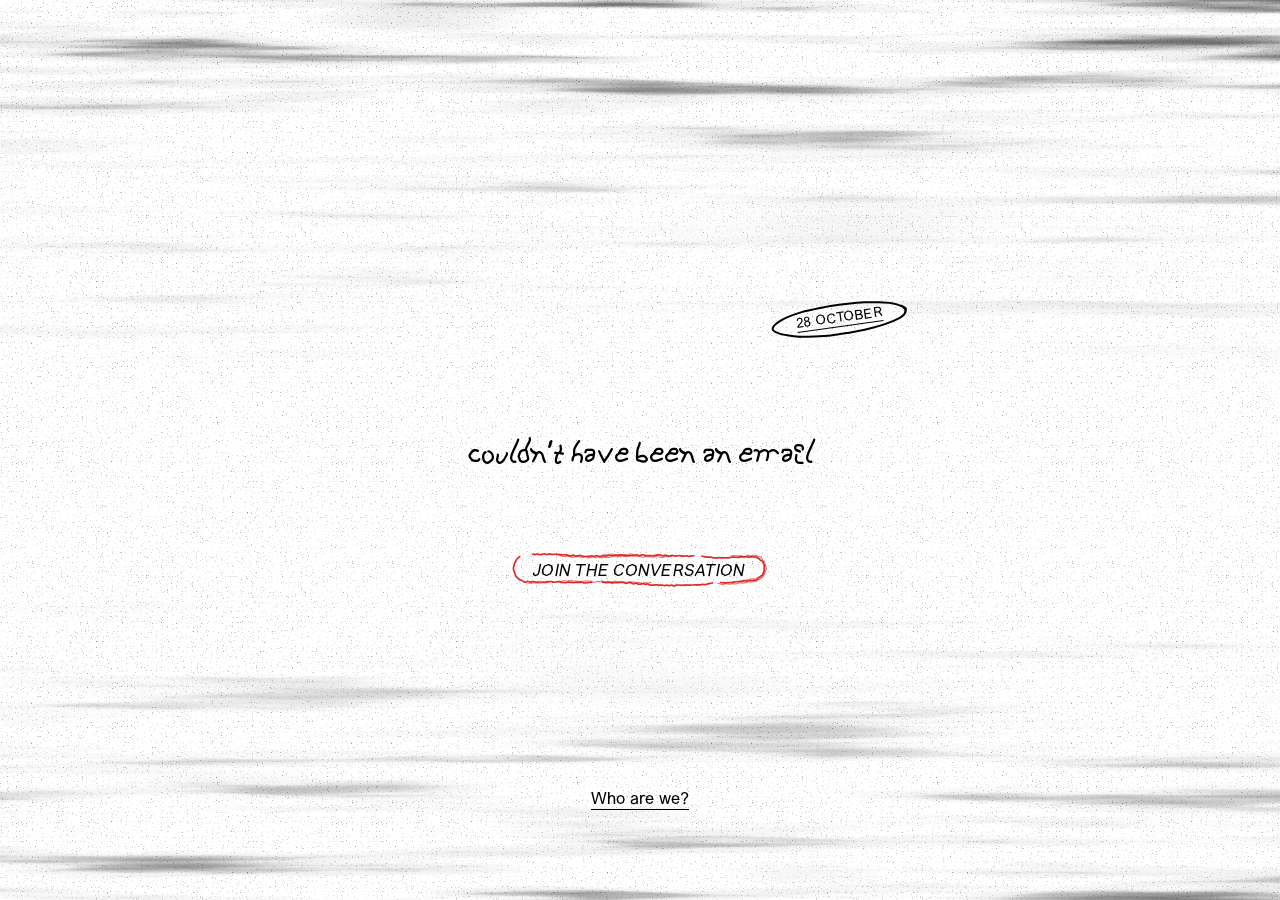
==== commit 4a413328: "Move the manifesto behind JOIN THE CONVERSATION, build the studio page, redraw the pill in pencil Th" ====
--- a/index.html
+++ b/index.html
@@ -11,6 +11,9 @@
 <link rel="icon" href="assets/svg/favicon.svg" type="image/svg+xml">
 </head>
 <body class="page page--landing">
+
+<div class="paper"></div>
+<div class="grain"></div>
 
 <main class="landing">
 
@@ -27,8 +30,17 @@
 
   <a class="btn btn--join" href="manifesto.html">
         <!-- hw:pill -->
-        <svg class="shape shape--pill" viewBox="0 0 400 56" fill="none" stroke="currentColor" stroke-width="4" stroke-linecap="round" stroke-linejoin="round" preserveAspectRatio="none" aria-hidden="true" focusable="false">
-          <path vector-effect="non-scaling-stroke" d="M 28.70,4.95 C 31.88,4.97 41.53,5.17 47.78,5.11 C 54.03,5.05 59.99,4.61 66.22,4.59 C 72.45,4.56 78.63,4.92 85.14,4.98 C 91.65,5.05 98.69,4.97 105.26,4.96 C 111.84,4.95 118.36,4.92 124.60,4.94 C 130.85,4.97 136.45,5.01 142.72,5.11 C 148.98,5.21 155.70,5.46 162.17,5.53 C 168.64,5.60 175.12,5.57 181.53,5.54 C 187.94,5.50 194.31,5.40 200.65,5.31 C 206.99,5.22 213.21,5.14 219.57,4.98 C 225.92,4.83 232.34,4.36 238.79,4.36 C 245.24,4.36 251.89,4.93 258.26,4.99 C 264.62,5.04 270.62,4.68 276.98,4.69 C 283.35,4.71 289.97,4.95 296.43,5.09 C 302.89,5.23 309.22,5.60 315.73,5.53 C 322.23,5.46 329.02,4.80 335.47,4.67 C 341.92,4.55 348.06,4.63 354.44,4.79 C 360.82,4.95 367.93,4.16 373.75,5.62 C 379.58,7.07 385.84,9.24 389.40,13.54 C 392.97,17.85 395.88,25.90 395.12,31.44 C 394.37,36.98 389.84,43.60 384.89,46.79 C 379.94,49.98 371.78,50.01 365.42,50.60 C 359.06,51.19 353.13,50.36 346.73,50.33 C 340.33,50.30 333.44,50.22 327.00,50.40 C 320.56,50.58 314.43,51.33 308.08,51.39 C 301.74,51.44 295.34,50.83 288.92,50.74 C 282.49,50.66 275.83,50.87 269.55,50.86 C 263.27,50.85 257.55,50.55 251.22,50.69 C 244.88,50.82 237.97,51.71 231.53,51.66 C 225.10,51.60 218.87,50.47 212.61,50.35 C 206.34,50.22 200.38,50.72 193.92,50.90 C 187.46,51.07 180.33,51.35 173.85,51.38 C 167.37,51.41 161.42,51.16 155.06,51.08 C 148.70,51.01 142.12,50.88 135.67,50.94 C 129.21,50.99 122.66,51.48 116.34,51.39 C 110.02,51.31 104.19,50.43 97.74,50.43 C 91.30,50.43 84.09,51.31 77.66,51.42 C 71.23,51.53 65.61,51.11 59.17,51.10 C 52.74,51.09 45.57,51.63 39.05,51.35 C 32.52,51.07 25.48,51.71 20.04,49.43 C 14.60,47.16 8.56,42.90 6.41,37.70 C 4.25,32.50 4.60,23.49 7.11,18.21 C 9.62,12.94 15.87,8.17 21.46,6.07 C 27.04,3.97 37.44,5.70 40.64,5.63"/>
+        <svg class="shape shape--pill" viewBox="0 0 400 56" fill="none" stroke="currentColor" stroke-width="1.7" stroke-linecap="round" stroke-linejoin="round" preserveAspectRatio="none" aria-hidden="true" focusable="false">
+          <path vector-effect="non-scaling-stroke" stroke-width="1.7" stroke-opacity="0.92" d="M 36.20,6.74 C 36.80,6.73 38.61,6.73 39.82,6.70 C 41.02,6.67 42.23,6.48 43.43,6.55 C 44.64,6.61 45.85,7.06 47.05,7.09 C 48.26,7.11 49.46,6.88 50.67,6.68 C 51.87,6.49 53.08,5.81 54.29,5.89 C 55.49,5.97 56.70,7.17 57.90,7.18 C 59.11,7.19 60.32,6.04 61.52,5.96 C 62.73,5.88 63.93,6.60 65.14,6.71 C 66.34,6.81 67.55,6.60 68.76,6.59 C 69.96,6.59 71.17,6.67 72.37,6.68 C 73.58,6.69 74.79,6.52 75.99,6.66 C 77.20,6.79 78.40,7.35 79.61,7.47 C 80.81,7.59 82.02,7.34 83.23,7.36 C 84.43,7.38 85.64,7.40 86.84,7.59 C 88.05,7.77 89.25,8.21 90.46,8.45 C 91.67,8.69 92.87,9.08 94.08,9.00 C 95.28,8.93 96.49,7.97 97.70,8.01 C 98.90,8.05 100.11,9.06 101.31,9.26 C 102.52,9.45 103.72,9.35 104.93,9.21 C 106.14,9.06 107.34,8.33 108.55,8.40 C 109.75,8.47 110.96,9.36 112.17,9.65 C 113.37,9.93 114.58,10.04 115.78,10.11 C 116.99,10.17 118.19,10.06 119.40,10.05 C 120.61,10.03 121.81,10.14 123.02,10.00 C 124.22,9.87 125.43,9.21 126.63,9.22 C 127.84,9.23 129.05,10.11 130.25,10.06 C 131.46,10.00 132.66,8.91 133.87,8.91 C 135.08,8.91 136.28,9.93 137.49,10.05 C 138.69,10.18 139.90,9.84 141.10,9.67 C 142.31,9.51 143.52,9.12 144.72,9.07 C 145.93,9.02 147.13,9.52 148.34,9.38 C 149.55,9.24 150.75,8.40 151.96,8.24 C 153.16,8.07 154.37,8.36 155.57,8.40 C 156.78,8.44 157.99,8.57 159.19,8.48 C 160.40,8.39 161.60,7.89 162.81,7.88 C 164.01,7.87 165.22,8.46 166.43,8.43 C 167.63,8.40 168.84,7.74 170.04,7.69 C 171.25,7.65 172.46,8.07 173.66,8.17 C 174.87,8.27 176.07,8.23 177.28,8.29 C 178.48,8.36 179.69,8.54 180.90,8.57 C 182.10,8.61 183.31,8.61 184.51,8.50 C 185.72,8.38 186.93,7.97 188.13,7.89 C 189.34,7.81 190.54,8.09 191.75,8.04 C 192.95,7.99 194.16,7.46 195.37,7.60 C 196.57,7.75 197.78,8.92 198.98,8.92 C 200.19,8.93 201.39,7.82 202.60,7.65 C 203.81,7.48 205.01,7.75 206.22,7.92 C 207.42,8.10 208.63,8.56 209.84,8.70 C 211.04,8.84 212.25,8.74 213.45,8.78 C 214.66,8.81 215.86,8.90 217.07,8.91 C 218.28,8.92 219.48,8.98 220.69,8.85 C 221.89,8.71 223.10,8.31 224.30,8.12 C 225.51,7.93 226.72,7.72 227.92,7.70 C 229.13,7.69 230.33,7.81 231.54,8.03 C 232.75,8.26 233.95,9.09 235.16,9.06 C 236.36,9.03 237.57,7.83 238.77,7.87 C 239.98,7.91 241.19,9.05 242.39,9.29 C 243.60,9.52 244.80,9.46 246.01,9.29 C 247.22,9.11 248.42,8.19 249.63,8.22 C 250.83,8.25 252.04,9.34 253.24,9.48 C 254.45,9.62 255.66,9.18 256.86,9.06 C 258.07,8.94 259.27,8.70 260.48,8.76 C 261.68,8.83 262.89,9.30 264.10,9.43 C 265.30,9.56 266.51,9.58 267.71,9.55 C 268.92,9.52 270.13,9.15 271.33,9.23 C 272.54,9.31 273.74,10.06 274.95,10.03 C 276.15,10.01 277.36,9.25 278.57,9.07 C 279.77,8.89 281.58,8.99 282.18,8.97"/>
+          <path vector-effect="non-scaling-stroke" stroke-width="1.7" stroke-opacity="0.92" d="M 294.48,9.57 C 295.09,9.68 296.91,9.96 298.12,10.23 C 299.33,10.51 300.54,11.07 301.75,11.20 C 302.97,11.34 304.18,11.03 305.39,11.05 C 306.60,11.06 307.81,11.08 309.03,11.30 C 310.24,11.53 311.45,12.22 312.66,12.39 C 313.87,12.57 315.08,12.42 316.30,12.34 C 317.51,12.26 318.72,11.92 319.93,11.90 C 321.14,11.89 322.36,12.21 323.57,12.26 C 324.78,12.31 325.99,12.21 327.20,12.18 C 328.42,12.15 329.63,12.10 330.84,12.10 C 332.05,12.09 333.26,12.27 334.47,12.16 C 335.69,12.05 336.90,11.62 338.11,11.45 C 339.32,11.28 340.53,11.19 341.75,11.16 C 342.96,11.13 344.17,11.23 345.38,11.26 C 346.59,11.29 347.81,11.44 349.02,11.36 C 350.23,11.27 351.44,10.86 352.65,10.73 C 353.86,10.61 355.08,10.64 356.29,10.61 C 357.50,10.58 358.71,10.54 359.92,10.55 C 361.14,10.55 362.35,10.51 363.56,10.62 C 364.77,10.72 365.98,11.23 367.20,11.18 C 368.41,11.13 369.70,10.33 370.83,10.31 C 371.96,10.29 372.95,10.98 374.00,11.06 C 375.05,11.15 376.17,10.59 377.14,10.82 C 378.10,11.05 378.92,11.90 379.78,12.45 C 380.64,12.99 381.53,13.45 382.29,14.08 C 383.06,14.71 383.49,15.64 384.35,16.24 C 385.21,16.85 386.79,16.94 387.44,17.71 C 388.09,18.48 387.85,19.87 388.24,20.85 C 388.62,21.84 389.53,22.64 389.74,23.63 C 389.95,24.62 389.56,25.77 389.49,26.80 C 389.42,27.83 389.33,28.79 389.32,29.82 C 389.30,30.85 389.60,31.97 389.41,32.97 C 389.22,33.97 388.53,34.83 388.18,35.83 C 387.82,36.84 387.90,38.19 387.26,38.99 C 386.63,39.80 385.21,40.01 384.38,40.68 C 383.54,41.34 383.07,42.35 382.26,42.98 C 381.44,43.60 380.37,43.77 379.48,44.42 C 378.59,45.08 377.90,46.49 376.91,46.90 C 375.92,47.32 374.68,46.86 373.54,46.92 C 372.40,46.99 371.25,47.17 370.07,47.27 C 368.88,47.37 367.64,47.33 366.43,47.52 C 365.22,47.71 364.01,48.31 362.79,48.41 C 361.58,48.51 360.37,48.04 359.16,48.13 C 357.95,48.22 356.74,48.84 355.52,48.95 C 354.31,49.07 353.10,48.75 351.89,48.82 C 350.68,48.90 349.46,49.28 348.25,49.40 C 347.04,49.52 345.83,49.37 344.62,49.53 C 343.40,49.70 342.19,50.22 340.98,50.41 C 339.77,50.60 338.56,50.57 337.35,50.66 C 336.13,50.75 334.92,50.89 333.71,50.98 C 332.50,51.06 331.29,51.16 330.07,51.16 C 328.86,51.17 327.65,51.10 326.44,51.01 C 325.23,50.91 323.41,50.66 322.80,50.59"/>
+          <path vector-effect="non-scaling-stroke" stroke-width="1.7" stroke-opacity="0.92" d="M 310.50,51.30 C 309.89,51.39 308.07,51.61 306.85,51.85 C 305.63,52.09 304.41,52.42 303.20,52.76 C 301.98,53.11 300.76,53.78 299.54,53.91 C 298.32,54.04 297.11,53.49 295.89,53.54 C 294.67,53.60 293.45,54.09 292.23,54.23 C 291.02,54.38 289.80,54.38 288.58,54.39 C 287.36,54.41 286.14,54.29 284.93,54.30 C 283.71,54.32 282.49,54.44 281.27,54.49 C 280.05,54.53 278.84,54.52 277.62,54.57 C 276.40,54.61 275.18,54.78 273.96,54.75 C 272.74,54.73 271.53,54.42 270.31,54.43 C 269.09,54.44 267.87,54.73 266.65,54.81 C 265.44,54.89 264.22,54.96 263.00,54.92 C 261.78,54.87 260.56,54.56 259.35,54.53 C 258.13,54.49 256.91,54.47 255.69,54.71 C 254.47,54.95 253.26,55.99 252.04,55.98 C 250.82,55.97 249.60,54.76 248.38,54.67 C 247.17,54.59 245.95,55.46 244.73,55.46 C 243.51,55.46 242.29,54.70 241.08,54.68 C 239.86,54.66 238.64,55.38 237.42,55.36 C 236.20,55.35 234.99,54.67 233.77,54.58 C 232.55,54.49 231.33,54.87 230.11,54.84 C 228.90,54.81 227.68,54.49 226.46,54.42 C 225.24,54.35 224.02,54.39 222.81,54.43 C 221.59,54.47 220.37,54.63 219.15,54.66 C 217.93,54.69 216.72,54.88 215.50,54.59 C 214.28,54.29 213.06,53.04 211.84,52.89 C 210.62,52.74 209.41,53.75 208.19,53.67 C 206.97,53.60 205.75,52.51 204.53,52.44 C 203.32,52.38 202.10,53.17 200.88,53.27 C 199.66,53.38 198.44,53.38 197.23,53.07 C 196.01,52.76 194.79,51.51 193.57,51.44 C 192.35,51.37 191.14,52.73 189.92,52.64 C 188.70,52.55 187.48,51.16 186.26,50.89 C 185.05,50.61 183.83,50.78 182.61,50.97 C 181.39,51.15 180.17,52.07 178.96,52.02 C 177.74,51.97 176.52,50.91 175.30,50.65 C 174.08,50.39 172.87,50.46 171.65,50.45 C 170.43,50.44 169.21,50.52 167.99,50.60 C 166.78,50.68 165.56,50.89 164.34,50.92 C 163.12,50.95 161.90,50.70 160.69,50.77 C 159.47,50.84 158.25,51.42 157.03,51.34 C 155.81,51.26 154.60,50.41 153.38,50.29 C 152.16,50.18 150.94,50.62 149.72,50.67 C 148.51,50.72 147.29,50.76 146.07,50.61 C 144.85,50.46 143.02,49.91 142.41,49.76"/>
+          <path vector-effect="non-scaling-stroke" stroke-width="1.7" stroke-opacity="0.92" d="M 126.02,50.16 C 125.41,50.23 123.61,50.46 122.40,50.59 C 121.20,50.72 120.00,50.79 118.79,50.93 C 117.59,51.06 116.38,51.51 115.18,51.39 C 113.98,51.28 112.77,50.41 111.57,50.25 C 110.37,50.10 109.16,50.50 107.96,50.48 C 106.75,50.46 105.55,50.13 104.35,50.14 C 103.14,50.15 101.94,50.44 100.73,50.54 C 99.53,50.64 98.33,50.77 97.12,50.73 C 95.92,50.70 94.71,50.43 93.51,50.34 C 92.31,50.24 91.10,50.11 89.90,50.19 C 88.70,50.28 87.49,50.78 86.29,50.84 C 85.08,50.91 83.88,50.67 82.68,50.58 C 81.47,50.49 80.27,50.48 79.06,50.29 C 77.86,50.10 76.66,49.53 75.45,49.46 C 74.25,49.39 73.04,49.73 71.84,49.86 C 70.64,49.98 69.43,50.30 68.23,50.19 C 67.03,50.07 65.82,49.30 64.62,49.14 C 63.41,48.98 62.21,49.15 61.01,49.23 C 59.80,49.31 58.60,49.43 57.39,49.60 C 56.19,49.78 54.99,50.23 53.78,50.27 C 52.58,50.31 51.37,49.91 50.17,49.84 C 48.97,49.77 47.76,49.78 46.56,49.85 C 45.36,49.92 44.15,50.26 42.95,50.24 C 41.74,50.23 40.54,49.92 39.34,49.76 C 38.13,49.60 36.93,49.25 35.72,49.29 C 34.52,49.34 33.32,50.07 32.11,50.02 C 30.91,49.96 29.74,48.93 28.50,48.94 C 27.27,48.96 25.92,50.19 24.70,50.11 C 23.48,50.04 22.34,49.03 21.21,48.49 C 20.07,47.95 18.99,47.43 17.89,46.86 C 16.79,46.29 15.60,45.83 14.63,45.08 C 13.65,44.34 12.83,43.36 12.05,42.41 C 11.26,41.47 10.46,40.49 9.93,39.40 C 9.39,38.31 9.22,37.04 8.84,35.89 C 8.46,34.75 8.02,33.67 7.66,32.52 C 7.29,31.37 6.71,30.18 6.68,29.00 C 6.64,27.81 7.19,26.59 7.43,25.41 C 7.66,24.23 7.69,23.01 8.08,21.90 C 8.47,20.79 9.27,19.85 9.77,18.76 C 10.27,17.67 10.43,16.36 11.07,15.37 C 11.71,14.37 12.74,13.63 13.61,12.78 C 14.47,11.94 15.80,10.69 16.24,10.27"/>
+          <path vector-effect="non-scaling-stroke" stroke-width="1.15" stroke-opacity="0.6" d="M 73.10,7.71 C 73.71,7.83 75.55,8.09 76.77,8.39 C 77.99,8.68 79.22,9.20 80.44,9.50 C 81.67,9.79 82.89,10.11 84.12,10.14 C 85.34,10.16 86.56,9.73 87.79,9.64 C 89.01,9.56 90.24,9.42 91.46,9.65 C 92.68,9.88 93.91,10.86 95.13,11.02 C 96.36,11.18 97.58,10.65 98.81,10.59 C 100.03,10.52 101.25,10.69 102.48,10.63 C 103.70,10.58 104.93,10.17 106.15,10.25 C 107.38,10.33 108.60,11.00 109.82,11.13 C 111.05,11.25 112.27,11.14 113.50,11.03 C 114.72,10.92 115.94,10.26 117.17,10.44 C 118.39,10.63 119.62,11.87 120.84,12.15 C 122.07,12.44 123.29,12.43 124.51,12.16 C 125.74,11.90 126.96,10.62 128.19,10.58 C 129.41,10.53 130.64,11.92 131.86,11.91 C 133.08,11.90 134.31,10.44 135.53,10.50 C 136.76,10.56 137.98,12.17 139.21,12.26 C 140.43,12.36 141.65,11.20 142.88,11.08 C 144.10,10.97 145.33,11.54 146.55,11.59 C 147.77,11.64 149.00,11.38 150.22,11.38 C 151.45,11.37 152.67,11.75 153.90,11.58 C 155.12,11.40 156.34,10.65 157.57,10.34 C 158.79,10.04 160.02,9.70 161.24,9.75 C 162.47,9.80 163.69,10.63 164.91,10.64 C 166.14,10.66 167.36,10.02 168.59,9.82 C 169.81,9.62 171.04,9.48 172.26,9.46 C 173.48,9.44 174.71,9.48 175.93,9.71 C 177.16,9.94 178.38,10.88 179.60,10.85 C 180.83,10.81 182.05,9.73 183.28,9.49 C 184.50,9.24 185.73,9.39 186.95,9.39 C 188.17,9.40 189.40,9.45 190.62,9.49 C 191.85,9.53 193.07,9.55 194.30,9.63 C 195.52,9.71 196.74,9.80 197.97,9.97 C 199.19,10.13 200.42,10.39 201.64,10.60 C 202.87,10.81 204.09,11.33 205.31,11.24 C 206.54,11.15 207.76,10.16 208.99,10.08 C 210.21,9.99 211.43,10.63 212.66,10.73 C 213.88,10.82 215.11,10.58 216.33,10.65 C 217.56,10.71 218.78,11.18 220.00,11.11 C 221.23,11.05 222.45,10.36 223.68,10.27 C 224.90,10.17 226.13,10.33 227.35,10.53 C 228.57,10.74 229.80,11.41 231.02,11.50 C 232.25,11.59 233.47,11.30 234.69,11.09 C 235.92,10.88 237.14,10.36 238.37,10.24 C 239.59,10.11 240.82,10.35 242.04,10.33 C 243.26,10.30 244.49,10.27 245.71,10.08 C 246.94,9.90 248.77,9.36 249.39,9.22"/>
+          <path vector-effect="non-scaling-stroke" stroke-width="1.15" stroke-opacity="0.6" d="M 339.58,8.55 C 340.18,8.59 341.99,8.73 343.19,8.79 C 344.40,8.85 345.60,8.79 346.80,8.91 C 348.01,9.03 349.21,9.55 350.41,9.51 C 351.62,9.48 352.82,8.61 354.03,8.69 C 355.23,8.77 356.43,9.80 357.64,10.01 C 358.84,10.21 360.05,10.24 361.25,9.92 C 362.45,9.60 363.66,8.15 364.86,8.07 C 366.07,7.98 367.27,9.38 368.47,9.39 C 369.68,9.41 370.91,8.35 372.08,8.16 C 373.25,7.97 374.37,8.13 375.51,8.26 C 376.65,8.38 377.82,8.58 378.92,8.93 C 380.02,9.28 381.05,9.85 382.09,10.37 C 383.14,10.90 384.38,11.27 385.20,12.07 C 386.01,12.88 386.31,14.25 386.98,15.21 C 387.66,16.16 388.60,16.84 389.25,17.78 C 389.91,18.72 390.57,19.74 390.91,20.82 C 391.26,21.90 391.05,23.13 391.32,24.27 C 391.59,25.40 392.34,26.46 392.53,27.61 C 392.72,28.76 392.78,30.05 392.46,31.16 C 392.14,32.27 391.05,33.19 390.61,34.27 C 390.17,35.36 390.17,36.54 389.80,37.66 C 389.43,38.77 389.03,39.96 388.41,40.97 C 387.78,41.98 386.97,42.96 386.05,43.70 C 385.13,44.45 383.94,44.90 382.88,45.44 C 381.82,45.98 380.76,46.42 379.69,46.92 C 378.61,47.43 377.58,48.09 376.45,48.49 C 375.32,48.88 374.09,49.10 372.89,49.30 C 371.69,49.49 370.47,49.65 369.27,49.67 C 368.06,49.70 366.86,49.25 365.66,49.44 C 364.45,49.64 363.25,50.52 362.04,50.86 C 360.84,51.20 359.64,51.43 358.43,51.50 C 357.23,51.57 356.02,51.35 354.82,51.28 C 353.62,51.21 352.41,50.90 351.21,51.08 C 350.00,51.27 348.80,52.11 347.60,52.40 C 346.39,52.69 345.19,52.81 343.99,52.82 C 342.78,52.82 341.58,52.34 340.37,52.42 C 339.17,52.49 337.97,53.24 336.76,53.26 C 335.56,53.29 334.35,52.72 333.15,52.58 C 331.95,52.43 330.74,52.19 329.54,52.42 C 328.33,52.64 327.13,53.84 325.93,53.91 C 324.72,53.97 323.52,53.14 322.32,52.83 C 321.11,52.52 319.31,52.18 318.70,52.05"/>
+          <path vector-effect="non-scaling-stroke" stroke-width="1.15" stroke-opacity="0.6" d="M 216.21,50.47 C 215.60,50.62 213.76,51.30 212.54,51.35 C 211.32,51.40 210.10,50.71 208.87,50.75 C 207.65,50.80 206.43,51.43 205.21,51.62 C 203.98,51.80 202.76,52.08 201.54,51.87 C 200.31,51.65 199.09,50.48 197.87,50.33 C 196.65,50.19 195.42,51.16 194.20,51.02 C 192.98,50.87 191.76,49.62 190.53,49.46 C 189.31,49.31 188.09,50.10 186.86,50.10 C 185.64,50.11 184.42,49.49 183.20,49.51 C 181.97,49.53 180.75,50.13 179.53,50.23 C 178.31,50.34 177.08,50.29 175.86,50.12 C 174.64,49.95 173.41,49.33 172.19,49.21 C 170.97,49.08 169.75,49.37 168.52,49.37 C 167.30,49.37 166.08,49.42 164.86,49.22 C 163.63,49.03 162.41,48.11 161.19,48.22 C 159.96,48.33 158.74,49.68 157.52,49.87 C 156.30,50.06 155.07,49.53 153.85,49.36 C 152.63,49.19 151.41,48.73 150.18,48.84 C 148.96,48.96 147.74,50.10 146.51,50.04 C 145.29,49.97 144.07,48.55 142.85,48.45 C 141.62,48.35 140.40,49.37 139.18,49.45 C 137.96,49.52 136.73,48.85 135.51,48.92 C 134.29,48.99 133.06,49.68 131.84,49.87 C 130.62,50.06 129.40,50.30 128.17,50.06 C 126.95,49.81 125.73,48.70 124.51,48.41 C 123.28,48.12 122.06,48.34 120.84,48.30 C 119.61,48.26 118.39,48.12 117.17,48.17 C 115.95,48.22 114.72,48.51 113.50,48.58 C 112.28,48.66 111.06,48.50 109.83,48.64 C 108.61,48.77 107.39,49.53 106.16,49.40 C 104.94,49.26 103.72,47.94 102.50,47.82 C 101.27,47.70 100.05,48.72 98.83,48.68 C 97.61,48.64 96.38,47.75 95.16,47.59 C 93.94,47.43 92.71,47.59 91.49,47.71 C 90.27,47.83 89.05,48.37 87.82,48.33 C 86.60,48.29 85.38,47.35 84.16,47.47 C 82.93,47.59 81.71,48.91 80.49,49.03 C 79.26,49.15 77.43,48.33 76.82,48.19"/>
+          <path vector-effect="non-scaling-stroke" stroke-width="0.95" stroke-opacity="0.5" d="M 142.79,7.10 C 143.42,7.05 145.30,6.87 146.55,6.83 C 147.80,6.79 149.06,6.94 150.31,6.85 C 151.56,6.77 152.81,6.39 154.07,6.30 C 155.32,6.21 156.57,6.10 157.82,6.31 C 159.08,6.52 160.33,7.34 161.58,7.57 C 162.84,7.81 164.09,7.86 165.34,7.71 C 166.59,7.57 167.85,6.82 169.10,6.71 C 170.35,6.61 171.60,7.00 172.86,7.06 C 174.11,7.12 175.36,7.03 176.62,7.09 C 177.87,7.14 179.12,7.59 180.37,7.41 C 181.63,7.22 182.88,6.19 184.13,6.00 C 185.38,5.81 187.26,6.22 187.89,6.26"/>
+          <path vector-effect="non-scaling-stroke" stroke-width="0.95" stroke-opacity="0.5" d="M 388.67,35.04 C 388.39,35.49 387.69,36.97 387.02,37.77 C 386.35,38.58 385.47,39.25 384.65,39.89 C 383.83,40.53 383.04,41.21 382.12,41.62 C 381.20,42.03 379.98,41.76 379.13,42.34 C 378.28,42.92 377.89,44.81 376.99,45.11 C 376.09,45.41 374.81,44.30 373.73,44.15 C 372.65,44.01 371.67,43.98 370.51,44.24 C 369.35,44.49 368.02,45.39 366.78,45.69 C 365.54,45.99 364.30,45.88 363.06,46.06 C 361.81,46.24 360.57,46.59 359.33,46.78 C 358.09,46.97 356.22,47.14 355.60,47.21"/>
+          <path vector-effect="non-scaling-stroke" stroke-width="0.95" stroke-opacity="0.5" d="M 60.42,50.05 C 59.81,50.31 57.96,51.53 56.73,51.59 C 55.50,51.65 54.27,50.31 53.04,50.40 C 51.81,50.50 50.58,51.84 49.35,52.18 C 48.12,52.52 46.89,52.44 45.66,52.45 C 44.43,52.46 43.20,52.44 41.97,52.24 C 40.74,52.03 39.51,51.25 38.28,51.24 C 37.05,51.23 35.82,52.02 34.59,52.17 C 33.36,52.33 32.15,52.33 30.90,52.18 C 29.66,52.02 28.41,51.56 27.13,51.23 C 25.84,50.90 23.85,50.38 23.19,50.21"/>
         </svg>
         <!-- /hw:pill -->
     <span class="btn__label">JOIN THE CONVERSATION</span>
--- a/assets/css/style.css
+++ b/assets/css/style.css
@@ -33,14 +33,8 @@
   font-display: swap;
 }
 
-@font-face {
-  font-family: "Let Her Go";
-  src: url("../fonts/LetHerGo-Regular.woff2") format("woff2"),
-       url("../fonts/LetHerGo-Regular.woff") format("woff");
-  font-weight: 400;
-  font-style: normal;
-  font-display: swap;
-}
+/* Let Her Go set the manifesto in an earlier version. The files are still in
+   assets/fonts if it is ever wanted back. */
 
 :root {
   --paper: #ffffff;
@@ -140,7 +134,12 @@
 .btn--join:hover,
 .btn--join:focus-visible { transform: rotate(-0.6deg) scale(1.02); }
 
-.btn__label { position: relative; }
+/* the caps sit high in their line box, so nudge them onto the pencil ring */
+.btn__label {
+  position: relative;
+  top: 0.23em;
+  left: -0.11em;
+}
 
 .btn--who {
   position: absolute;
@@ -216,9 +215,49 @@
 .prose p { margin: 0 0 1.35em; }
 
 .prose--manifesto {
-  font-family: "Let Her Go", var(--grotesk);
-  font-size: clamp(1.1rem, 0.6vw + 0.98rem, 1.4rem);
-  line-height: 1.7;
+  font-size: clamp(1.05rem, 0.55vw + 0.94rem, 1.3rem);
+  line-height: 1.68;
+}
+
+/* the studio page: four people, two columns */
+
+.sheet--studio { max-width: 64rem; }
+
+.studio__lead {
+  max-width: 34rem;
+  margin: -1.4rem 0 clamp(2.4rem, 6vh, 3.6rem);
+  font-size: clamp(1.02rem, 0.5vw + 0.92rem, 1.22rem);
+  line-height: 1.55;
+}
+
+.people {
+  display: grid;
+  grid-template-columns: repeat(auto-fit, minmax(17rem, 1fr));
+  gap: clamp(2.2rem, 5vw, 3.6rem) clamp(2.2rem, 5vw, 4rem);
+}
+
+.person { margin: 0; }
+
+.person__name {
+  margin: 0 0 0.7em;
+  font-family: var(--hand);
+  font-weight: 700;
+  font-size: clamp(1.15rem, 1.5vw, 1.55rem);
+  line-height: 1.15;
+}
+
+.person__bio {
+  margin: 0 0 1.1em;
+  font-style: italic;
+  font-size: clamp(0.95rem, 0.4vw + 0.87rem, 1.08rem);
+  line-height: 1.55;
+}
+
+.person__links {
+  margin: 0;
+  font-size: 0.92rem;
+  line-height: 1.8;
+  color: var(--ink-soft);
 }
 
 .sheet__foot {
@@ -247,6 +286,7 @@
   .landing__title { font-size: clamp(1.45rem, 7vw, 2rem); }
   .btn--join { font-size: clamp(0.8rem, 3.5vw, 1rem); }
   .btn--who { font-size: clamp(0.85rem, 3.4vw, 1rem); }
+  .studio__lead { margin-top: -0.8rem; }
 }
 
 @media (prefers-reduced-motion: reduce) {
@@ -254,8 +294,11 @@
   .btn__spin { animation: none; }
 }
 
-/* --- the photocopy, from the first version ------------------------------- */
-/* Unused by default. Add the two divs back to a page to switch it on. */
+/* --- the photocopy ground ------------------------------------------------ */
+/* Two fixed layers: the drag of the copier underneath the page, and a fine
+   toner speckle over the top. Both are kept light so the black text and the
+   red pencil stay clean, and both are thresholded hard so most of the sheet
+   is white. */
 
 .paper,
 .grain {
@@ -266,31 +309,23 @@
 
 .paper {
   z-index: -2;
-  opacity: 0.3;
+  opacity: 0.95;
   background-color: var(--paper);
-  background-image:
-    radial-gradient(130% 100% at 20% 6%, rgba(0, 0, 0, 0) 45%, rgba(0, 0, 0, 0.06) 100%),
-    url("data:image/svg+xml,%3Csvg xmlns='http://www.w3.org/2000/svg' width='1200' height='1200'%3E%3Cfilter id='m' x='0' y='0' width='100%25' height='100%25'%3E%3CfeTurbulence type='fractalNoise' baseFrequency='0.012' numOctaves='3' seed='17'/%3E%3CfeColorMatrix values='0 0 0 0 0 0 0 0 0 0 0 0 0 0 0 0.2 0.2 0.2 0 -0.19'/%3E%3C/filter%3E%3Crect width='1200' height='1200' filter='url(%23m)'/%3E%3C/svg%3E");
-  background-size: cover, 120% 120%;
+  background-image: url("../svg/photocopy.svg");
+  background-size: cover;
+  background-position: center;
   background-repeat: no-repeat;
-  background-position: center;
 }
 
 .grain {
   z-index: 3;
   mix-blend-mode: multiply;
-  opacity: 0.45;
-  overflow: hidden;
-  background-image:
-    url("data:image/svg+xml,%3Csvg xmlns='http://www.w3.org/2000/svg' width='300' height='300'%3E%3Cfilter id='g' x='0' y='0' width='100%25' height='100%25'%3E%3CfeTurbulence type='fractalNoise' baseFrequency='0.68' numOctaves='3' seed='6'/%3E%3CfeColorMatrix values='0 0 0 0 0 0 0 0 0 0 0 0 0 0 0 0.5 0.5 0.5 0 -0.76'/%3E%3C/filter%3E%3Crect width='300' height='300' filter='url(%23g)'/%3E%3C/svg%3E");
-  background-size: 300px 300px;
-}
-
-.grain::before {
-  content: "";
-  position: absolute;
-  inset: -40%;
-  background-image: radial-gradient(rgba(0, 0, 0, 0.16) 0.4px, rgba(0, 0, 0, 0) 0.45px);
-  background-size: 3.4px 3.4px;
-  transform: rotate(19deg);
-}
+  opacity: 0.6;
+  background-image: url("../svg/toner.svg");
+  background-size: 360px 360px;
+}
+
+@media (max-width: 720px) {
+  .paper { opacity: 0.6; }
+  .grain { opacity: 0.45; }
+}
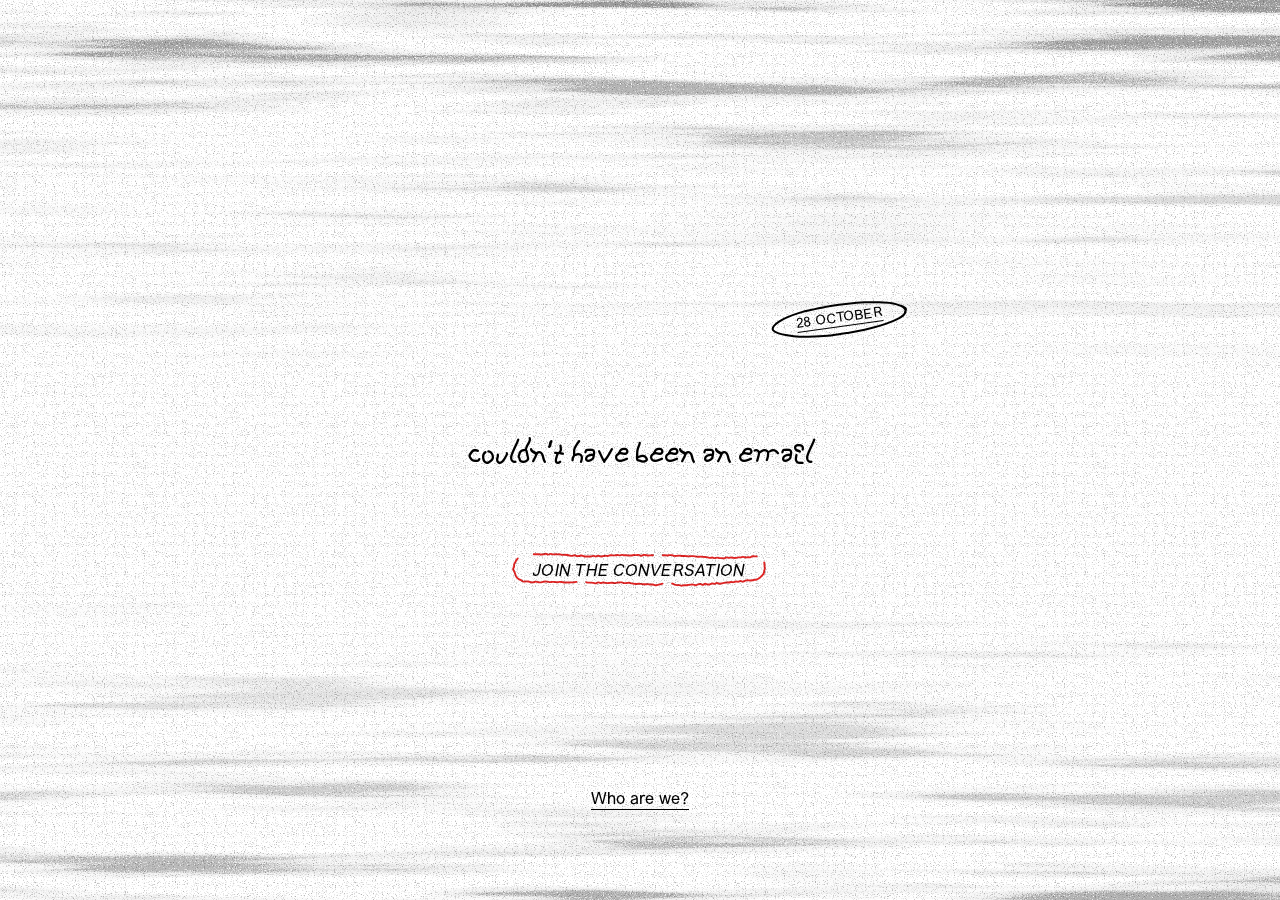
==== commit c2dff9fa: "Draw the red ring as one line in fragments The ring was several laps laid over each other. It is now" ====
--- a/index.html
+++ b/index.html
@@ -31,16 +31,11 @@
   <a class="btn btn--join" href="manifesto.html">
         <!-- hw:pill -->
         <svg class="shape shape--pill" viewBox="0 0 400 56" fill="none" stroke="currentColor" stroke-width="1.7" stroke-linecap="round" stroke-linejoin="round" preserveAspectRatio="none" aria-hidden="true" focusable="false">
-          <path vector-effect="non-scaling-stroke" stroke-width="1.7" stroke-opacity="0.92" d="M 36.20,6.74 C 36.80,6.73 38.61,6.73 39.82,6.70 C 41.02,6.67 42.23,6.48 43.43,6.55 C 44.64,6.61 45.85,7.06 47.05,7.09 C 48.26,7.11 49.46,6.88 50.67,6.68 C 51.87,6.49 53.08,5.81 54.29,5.89 C 55.49,5.97 56.70,7.17 57.90,7.18 C 59.11,7.19 60.32,6.04 61.52,5.96 C 62.73,5.88 63.93,6.60 65.14,6.71 C 66.34,6.81 67.55,6.60 68.76,6.59 C 69.96,6.59 71.17,6.67 72.37,6.68 C 73.58,6.69 74.79,6.52 75.99,6.66 C 77.20,6.79 78.40,7.35 79.61,7.47 C 80.81,7.59 82.02,7.34 83.23,7.36 C 84.43,7.38 85.64,7.40 86.84,7.59 C 88.05,7.77 89.25,8.21 90.46,8.45 C 91.67,8.69 92.87,9.08 94.08,9.00 C 95.28,8.93 96.49,7.97 97.70,8.01 C 98.90,8.05 100.11,9.06 101.31,9.26 C 102.52,9.45 103.72,9.35 104.93,9.21 C 106.14,9.06 107.34,8.33 108.55,8.40 C 109.75,8.47 110.96,9.36 112.17,9.65 C 113.37,9.93 114.58,10.04 115.78,10.11 C 116.99,10.17 118.19,10.06 119.40,10.05 C 120.61,10.03 121.81,10.14 123.02,10.00 C 124.22,9.87 125.43,9.21 126.63,9.22 C 127.84,9.23 129.05,10.11 130.25,10.06 C 131.46,10.00 132.66,8.91 133.87,8.91 C 135.08,8.91 136.28,9.93 137.49,10.05 C 138.69,10.18 139.90,9.84 141.10,9.67 C 142.31,9.51 143.52,9.12 144.72,9.07 C 145.93,9.02 147.13,9.52 148.34,9.38 C 149.55,9.24 150.75,8.40 151.96,8.24 C 153.16,8.07 154.37,8.36 155.57,8.40 C 156.78,8.44 157.99,8.57 159.19,8.48 C 160.40,8.39 161.60,7.89 162.81,7.88 C 164.01,7.87 165.22,8.46 166.43,8.43 C 167.63,8.40 168.84,7.74 170.04,7.69 C 171.25,7.65 172.46,8.07 173.66,8.17 C 174.87,8.27 176.07,8.23 177.28,8.29 C 178.48,8.36 179.69,8.54 180.90,8.57 C 182.10,8.61 183.31,8.61 184.51,8.50 C 185.72,8.38 186.93,7.97 188.13,7.89 C 189.34,7.81 190.54,8.09 191.75,8.04 C 192.95,7.99 194.16,7.46 195.37,7.60 C 196.57,7.75 197.78,8.92 198.98,8.92 C 200.19,8.93 201.39,7.82 202.60,7.65 C 203.81,7.48 205.01,7.75 206.22,7.92 C 207.42,8.10 208.63,8.56 209.84,8.70 C 211.04,8.84 212.25,8.74 213.45,8.78 C 214.66,8.81 215.86,8.90 217.07,8.91 C 218.28,8.92 219.48,8.98 220.69,8.85 C 221.89,8.71 223.10,8.31 224.30,8.12 C 225.51,7.93 226.72,7.72 227.92,7.70 C 229.13,7.69 230.33,7.81 231.54,8.03 C 232.75,8.26 233.95,9.09 235.16,9.06 C 236.36,9.03 237.57,7.83 238.77,7.87 C 239.98,7.91 241.19,9.05 242.39,9.29 C 243.60,9.52 244.80,9.46 246.01,9.29 C 247.22,9.11 248.42,8.19 249.63,8.22 C 250.83,8.25 252.04,9.34 253.24,9.48 C 254.45,9.62 255.66,9.18 256.86,9.06 C 258.07,8.94 259.27,8.70 260.48,8.76 C 261.68,8.83 262.89,9.30 264.10,9.43 C 265.30,9.56 266.51,9.58 267.71,9.55 C 268.92,9.52 270.13,9.15 271.33,9.23 C 272.54,9.31 273.74,10.06 274.95,10.03 C 276.15,10.01 277.36,9.25 278.57,9.07 C 279.77,8.89 281.58,8.99 282.18,8.97"/>
-          <path vector-effect="non-scaling-stroke" stroke-width="1.7" stroke-opacity="0.92" d="M 294.48,9.57 C 295.09,9.68 296.91,9.96 298.12,10.23 C 299.33,10.51 300.54,11.07 301.75,11.20 C 302.97,11.34 304.18,11.03 305.39,11.05 C 306.60,11.06 307.81,11.08 309.03,11.30 C 310.24,11.53 311.45,12.22 312.66,12.39 C 313.87,12.57 315.08,12.42 316.30,12.34 C 317.51,12.26 318.72,11.92 319.93,11.90 C 321.14,11.89 322.36,12.21 323.57,12.26 C 324.78,12.31 325.99,12.21 327.20,12.18 C 328.42,12.15 329.63,12.10 330.84,12.10 C 332.05,12.09 333.26,12.27 334.47,12.16 C 335.69,12.05 336.90,11.62 338.11,11.45 C 339.32,11.28 340.53,11.19 341.75,11.16 C 342.96,11.13 344.17,11.23 345.38,11.26 C 346.59,11.29 347.81,11.44 349.02,11.36 C 350.23,11.27 351.44,10.86 352.65,10.73 C 353.86,10.61 355.08,10.64 356.29,10.61 C 357.50,10.58 358.71,10.54 359.92,10.55 C 361.14,10.55 362.35,10.51 363.56,10.62 C 364.77,10.72 365.98,11.23 367.20,11.18 C 368.41,11.13 369.70,10.33 370.83,10.31 C 371.96,10.29 372.95,10.98 374.00,11.06 C 375.05,11.15 376.17,10.59 377.14,10.82 C 378.10,11.05 378.92,11.90 379.78,12.45 C 380.64,12.99 381.53,13.45 382.29,14.08 C 383.06,14.71 383.49,15.64 384.35,16.24 C 385.21,16.85 386.79,16.94 387.44,17.71 C 388.09,18.48 387.85,19.87 388.24,20.85 C 388.62,21.84 389.53,22.64 389.74,23.63 C 389.95,24.62 389.56,25.77 389.49,26.80 C 389.42,27.83 389.33,28.79 389.32,29.82 C 389.30,30.85 389.60,31.97 389.41,32.97 C 389.22,33.97 388.53,34.83 388.18,35.83 C 387.82,36.84 387.90,38.19 387.26,38.99 C 386.63,39.80 385.21,40.01 384.38,40.68 C 383.54,41.34 383.07,42.35 382.26,42.98 C 381.44,43.60 380.37,43.77 379.48,44.42 C 378.59,45.08 377.90,46.49 376.91,46.90 C 375.92,47.32 374.68,46.86 373.54,46.92 C 372.40,46.99 371.25,47.17 370.07,47.27 C 368.88,47.37 367.64,47.33 366.43,47.52 C 365.22,47.71 364.01,48.31 362.79,48.41 C 361.58,48.51 360.37,48.04 359.16,48.13 C 357.95,48.22 356.74,48.84 355.52,48.95 C 354.31,49.07 353.10,48.75 351.89,48.82 C 350.68,48.90 349.46,49.28 348.25,49.40 C 347.04,49.52 345.83,49.37 344.62,49.53 C 343.40,49.70 342.19,50.22 340.98,50.41 C 339.77,50.60 338.56,50.57 337.35,50.66 C 336.13,50.75 334.92,50.89 333.71,50.98 C 332.50,51.06 331.29,51.16 330.07,51.16 C 328.86,51.17 327.65,51.10 326.44,51.01 C 325.23,50.91 323.41,50.66 322.80,50.59"/>
-          <path vector-effect="non-scaling-stroke" stroke-width="1.7" stroke-opacity="0.92" d="M 310.50,51.30 C 309.89,51.39 308.07,51.61 306.85,51.85 C 305.63,52.09 304.41,52.42 303.20,52.76 C 301.98,53.11 300.76,53.78 299.54,53.91 C 298.32,54.04 297.11,53.49 295.89,53.54 C 294.67,53.60 293.45,54.09 292.23,54.23 C 291.02,54.38 289.80,54.38 288.58,54.39 C 287.36,54.41 286.14,54.29 284.93,54.30 C 283.71,54.32 282.49,54.44 281.27,54.49 C 280.05,54.53 278.84,54.52 277.62,54.57 C 276.40,54.61 275.18,54.78 273.96,54.75 C 272.74,54.73 271.53,54.42 270.31,54.43 C 269.09,54.44 267.87,54.73 266.65,54.81 C 265.44,54.89 264.22,54.96 263.00,54.92 C 261.78,54.87 260.56,54.56 259.35,54.53 C 258.13,54.49 256.91,54.47 255.69,54.71 C 254.47,54.95 253.26,55.99 252.04,55.98 C 250.82,55.97 249.60,54.76 248.38,54.67 C 247.17,54.59 245.95,55.46 244.73,55.46 C 243.51,55.46 242.29,54.70 241.08,54.68 C 239.86,54.66 238.64,55.38 237.42,55.36 C 236.20,55.35 234.99,54.67 233.77,54.58 C 232.55,54.49 231.33,54.87 230.11,54.84 C 228.90,54.81 227.68,54.49 226.46,54.42 C 225.24,54.35 224.02,54.39 222.81,54.43 C 221.59,54.47 220.37,54.63 219.15,54.66 C 217.93,54.69 216.72,54.88 215.50,54.59 C 214.28,54.29 213.06,53.04 211.84,52.89 C 210.62,52.74 209.41,53.75 208.19,53.67 C 206.97,53.60 205.75,52.51 204.53,52.44 C 203.32,52.38 202.10,53.17 200.88,53.27 C 199.66,53.38 198.44,53.38 197.23,53.07 C 196.01,52.76 194.79,51.51 193.57,51.44 C 192.35,51.37 191.14,52.73 189.92,52.64 C 188.70,52.55 187.48,51.16 186.26,50.89 C 185.05,50.61 183.83,50.78 182.61,50.97 C 181.39,51.15 180.17,52.07 178.96,52.02 C 177.74,51.97 176.52,50.91 175.30,50.65 C 174.08,50.39 172.87,50.46 171.65,50.45 C 170.43,50.44 169.21,50.52 167.99,50.60 C 166.78,50.68 165.56,50.89 164.34,50.92 C 163.12,50.95 161.90,50.70 160.69,50.77 C 159.47,50.84 158.25,51.42 157.03,51.34 C 155.81,51.26 154.60,50.41 153.38,50.29 C 152.16,50.18 150.94,50.62 149.72,50.67 C 148.51,50.72 147.29,50.76 146.07,50.61 C 144.85,50.46 143.02,49.91 142.41,49.76"/>
-          <path vector-effect="non-scaling-stroke" stroke-width="1.7" stroke-opacity="0.92" d="M 126.02,50.16 C 125.41,50.23 123.61,50.46 122.40,50.59 C 121.20,50.72 120.00,50.79 118.79,50.93 C 117.59,51.06 116.38,51.51 115.18,51.39 C 113.98,51.28 112.77,50.41 111.57,50.25 C 110.37,50.10 109.16,50.50 107.96,50.48 C 106.75,50.46 105.55,50.13 104.35,50.14 C 103.14,50.15 101.94,50.44 100.73,50.54 C 99.53,50.64 98.33,50.77 97.12,50.73 C 95.92,50.70 94.71,50.43 93.51,50.34 C 92.31,50.24 91.10,50.11 89.90,50.19 C 88.70,50.28 87.49,50.78 86.29,50.84 C 85.08,50.91 83.88,50.67 82.68,50.58 C 81.47,50.49 80.27,50.48 79.06,50.29 C 77.86,50.10 76.66,49.53 75.45,49.46 C 74.25,49.39 73.04,49.73 71.84,49.86 C 70.64,49.98 69.43,50.30 68.23,50.19 C 67.03,50.07 65.82,49.30 64.62,49.14 C 63.41,48.98 62.21,49.15 61.01,49.23 C 59.80,49.31 58.60,49.43 57.39,49.60 C 56.19,49.78 54.99,50.23 53.78,50.27 C 52.58,50.31 51.37,49.91 50.17,49.84 C 48.97,49.77 47.76,49.78 46.56,49.85 C 45.36,49.92 44.15,50.26 42.95,50.24 C 41.74,50.23 40.54,49.92 39.34,49.76 C 38.13,49.60 36.93,49.25 35.72,49.29 C 34.52,49.34 33.32,50.07 32.11,50.02 C 30.91,49.96 29.74,48.93 28.50,48.94 C 27.27,48.96 25.92,50.19 24.70,50.11 C 23.48,50.04 22.34,49.03 21.21,48.49 C 20.07,47.95 18.99,47.43 17.89,46.86 C 16.79,46.29 15.60,45.83 14.63,45.08 C 13.65,44.34 12.83,43.36 12.05,42.41 C 11.26,41.47 10.46,40.49 9.93,39.40 C 9.39,38.31 9.22,37.04 8.84,35.89 C 8.46,34.75 8.02,33.67 7.66,32.52 C 7.29,31.37 6.71,30.18 6.68,29.00 C 6.64,27.81 7.19,26.59 7.43,25.41 C 7.66,24.23 7.69,23.01 8.08,21.90 C 8.47,20.79 9.27,19.85 9.77,18.76 C 10.27,17.67 10.43,16.36 11.07,15.37 C 11.71,14.37 12.74,13.63 13.61,12.78 C 14.47,11.94 15.80,10.69 16.24,10.27"/>
-          <path vector-effect="non-scaling-stroke" stroke-width="1.15" stroke-opacity="0.6" d="M 73.10,7.71 C 73.71,7.83 75.55,8.09 76.77,8.39 C 77.99,8.68 79.22,9.20 80.44,9.50 C 81.67,9.79 82.89,10.11 84.12,10.14 C 85.34,10.16 86.56,9.73 87.79,9.64 C 89.01,9.56 90.24,9.42 91.46,9.65 C 92.68,9.88 93.91,10.86 95.13,11.02 C 96.36,11.18 97.58,10.65 98.81,10.59 C 100.03,10.52 101.25,10.69 102.48,10.63 C 103.70,10.58 104.93,10.17 106.15,10.25 C 107.38,10.33 108.60,11.00 109.82,11.13 C 111.05,11.25 112.27,11.14 113.50,11.03 C 114.72,10.92 115.94,10.26 117.17,10.44 C 118.39,10.63 119.62,11.87 120.84,12.15 C 122.07,12.44 123.29,12.43 124.51,12.16 C 125.74,11.90 126.96,10.62 128.19,10.58 C 129.41,10.53 130.64,11.92 131.86,11.91 C 133.08,11.90 134.31,10.44 135.53,10.50 C 136.76,10.56 137.98,12.17 139.21,12.26 C 140.43,12.36 141.65,11.20 142.88,11.08 C 144.10,10.97 145.33,11.54 146.55,11.59 C 147.77,11.64 149.00,11.38 150.22,11.38 C 151.45,11.37 152.67,11.75 153.90,11.58 C 155.12,11.40 156.34,10.65 157.57,10.34 C 158.79,10.04 160.02,9.70 161.24,9.75 C 162.47,9.80 163.69,10.63 164.91,10.64 C 166.14,10.66 167.36,10.02 168.59,9.82 C 169.81,9.62 171.04,9.48 172.26,9.46 C 173.48,9.44 174.71,9.48 175.93,9.71 C 177.16,9.94 178.38,10.88 179.60,10.85 C 180.83,10.81 182.05,9.73 183.28,9.49 C 184.50,9.24 185.73,9.39 186.95,9.39 C 188.17,9.40 189.40,9.45 190.62,9.49 C 191.85,9.53 193.07,9.55 194.30,9.63 C 195.52,9.71 196.74,9.80 197.97,9.97 C 199.19,10.13 200.42,10.39 201.64,10.60 C 202.87,10.81 204.09,11.33 205.31,11.24 C 206.54,11.15 207.76,10.16 208.99,10.08 C 210.21,9.99 211.43,10.63 212.66,10.73 C 213.88,10.82 215.11,10.58 216.33,10.65 C 217.56,10.71 218.78,11.18 220.00,11.11 C 221.23,11.05 222.45,10.36 223.68,10.27 C 224.90,10.17 226.13,10.33 227.35,10.53 C 228.57,10.74 229.80,11.41 231.02,11.50 C 232.25,11.59 233.47,11.30 234.69,11.09 C 235.92,10.88 237.14,10.36 238.37,10.24 C 239.59,10.11 240.82,10.35 242.04,10.33 C 243.26,10.30 244.49,10.27 245.71,10.08 C 246.94,9.90 248.77,9.36 249.39,9.22"/>
-          <path vector-effect="non-scaling-stroke" stroke-width="1.15" stroke-opacity="0.6" d="M 339.58,8.55 C 340.18,8.59 341.99,8.73 343.19,8.79 C 344.40,8.85 345.60,8.79 346.80,8.91 C 348.01,9.03 349.21,9.55 350.41,9.51 C 351.62,9.48 352.82,8.61 354.03,8.69 C 355.23,8.77 356.43,9.80 357.64,10.01 C 358.84,10.21 360.05,10.24 361.25,9.92 C 362.45,9.60 363.66,8.15 364.86,8.07 C 366.07,7.98 367.27,9.38 368.47,9.39 C 369.68,9.41 370.91,8.35 372.08,8.16 C 373.25,7.97 374.37,8.13 375.51,8.26 C 376.65,8.38 377.82,8.58 378.92,8.93 C 380.02,9.28 381.05,9.85 382.09,10.37 C 383.14,10.90 384.38,11.27 385.20,12.07 C 386.01,12.88 386.31,14.25 386.98,15.21 C 387.66,16.16 388.60,16.84 389.25,17.78 C 389.91,18.72 390.57,19.74 390.91,20.82 C 391.26,21.90 391.05,23.13 391.32,24.27 C 391.59,25.40 392.34,26.46 392.53,27.61 C 392.72,28.76 392.78,30.05 392.46,31.16 C 392.14,32.27 391.05,33.19 390.61,34.27 C 390.17,35.36 390.17,36.54 389.80,37.66 C 389.43,38.77 389.03,39.96 388.41,40.97 C 387.78,41.98 386.97,42.96 386.05,43.70 C 385.13,44.45 383.94,44.90 382.88,45.44 C 381.82,45.98 380.76,46.42 379.69,46.92 C 378.61,47.43 377.58,48.09 376.45,48.49 C 375.32,48.88 374.09,49.10 372.89,49.30 C 371.69,49.49 370.47,49.65 369.27,49.67 C 368.06,49.70 366.86,49.25 365.66,49.44 C 364.45,49.64 363.25,50.52 362.04,50.86 C 360.84,51.20 359.64,51.43 358.43,51.50 C 357.23,51.57 356.02,51.35 354.82,51.28 C 353.62,51.21 352.41,50.90 351.21,51.08 C 350.00,51.27 348.80,52.11 347.60,52.40 C 346.39,52.69 345.19,52.81 343.99,52.82 C 342.78,52.82 341.58,52.34 340.37,52.42 C 339.17,52.49 337.97,53.24 336.76,53.26 C 335.56,53.29 334.35,52.72 333.15,52.58 C 331.95,52.43 330.74,52.19 329.54,52.42 C 328.33,52.64 327.13,53.84 325.93,53.91 C 324.72,53.97 323.52,53.14 322.32,52.83 C 321.11,52.52 319.31,52.18 318.70,52.05"/>
-          <path vector-effect="non-scaling-stroke" stroke-width="1.15" stroke-opacity="0.6" d="M 216.21,50.47 C 215.60,50.62 213.76,51.30 212.54,51.35 C 211.32,51.40 210.10,50.71 208.87,50.75 C 207.65,50.80 206.43,51.43 205.21,51.62 C 203.98,51.80 202.76,52.08 201.54,51.87 C 200.31,51.65 199.09,50.48 197.87,50.33 C 196.65,50.19 195.42,51.16 194.20,51.02 C 192.98,50.87 191.76,49.62 190.53,49.46 C 189.31,49.31 188.09,50.10 186.86,50.10 C 185.64,50.11 184.42,49.49 183.20,49.51 C 181.97,49.53 180.75,50.13 179.53,50.23 C 178.31,50.34 177.08,50.29 175.86,50.12 C 174.64,49.95 173.41,49.33 172.19,49.21 C 170.97,49.08 169.75,49.37 168.52,49.37 C 167.30,49.37 166.08,49.42 164.86,49.22 C 163.63,49.03 162.41,48.11 161.19,48.22 C 159.96,48.33 158.74,49.68 157.52,49.87 C 156.30,50.06 155.07,49.53 153.85,49.36 C 152.63,49.19 151.41,48.73 150.18,48.84 C 148.96,48.96 147.74,50.10 146.51,50.04 C 145.29,49.97 144.07,48.55 142.85,48.45 C 141.62,48.35 140.40,49.37 139.18,49.45 C 137.96,49.52 136.73,48.85 135.51,48.92 C 134.29,48.99 133.06,49.68 131.84,49.87 C 130.62,50.06 129.40,50.30 128.17,50.06 C 126.95,49.81 125.73,48.70 124.51,48.41 C 123.28,48.12 122.06,48.34 120.84,48.30 C 119.61,48.26 118.39,48.12 117.17,48.17 C 115.95,48.22 114.72,48.51 113.50,48.58 C 112.28,48.66 111.06,48.50 109.83,48.64 C 108.61,48.77 107.39,49.53 106.16,49.40 C 104.94,49.26 103.72,47.94 102.50,47.82 C 101.27,47.70 100.05,48.72 98.83,48.68 C 97.61,48.64 96.38,47.75 95.16,47.59 C 93.94,47.43 92.71,47.59 91.49,47.71 C 90.27,47.83 89.05,48.37 87.82,48.33 C 86.60,48.29 85.38,47.35 84.16,47.47 C 82.93,47.59 81.71,48.91 80.49,49.03 C 79.26,49.15 77.43,48.33 76.82,48.19"/>
-          <path vector-effect="non-scaling-stroke" stroke-width="0.95" stroke-opacity="0.5" d="M 142.79,7.10 C 143.42,7.05 145.30,6.87 146.55,6.83 C 147.80,6.79 149.06,6.94 150.31,6.85 C 151.56,6.77 152.81,6.39 154.07,6.30 C 155.32,6.21 156.57,6.10 157.82,6.31 C 159.08,6.52 160.33,7.34 161.58,7.57 C 162.84,7.81 164.09,7.86 165.34,7.71 C 166.59,7.57 167.85,6.82 169.10,6.71 C 170.35,6.61 171.60,7.00 172.86,7.06 C 174.11,7.12 175.36,7.03 176.62,7.09 C 177.87,7.14 179.12,7.59 180.37,7.41 C 181.63,7.22 182.88,6.19 184.13,6.00 C 185.38,5.81 187.26,6.22 187.89,6.26"/>
-          <path vector-effect="non-scaling-stroke" stroke-width="0.95" stroke-opacity="0.5" d="M 388.67,35.04 C 388.39,35.49 387.69,36.97 387.02,37.77 C 386.35,38.58 385.47,39.25 384.65,39.89 C 383.83,40.53 383.04,41.21 382.12,41.62 C 381.20,42.03 379.98,41.76 379.13,42.34 C 378.28,42.92 377.89,44.81 376.99,45.11 C 376.09,45.41 374.81,44.30 373.73,44.15 C 372.65,44.01 371.67,43.98 370.51,44.24 C 369.35,44.49 368.02,45.39 366.78,45.69 C 365.54,45.99 364.30,45.88 363.06,46.06 C 361.81,46.24 360.57,46.59 359.33,46.78 C 358.09,46.97 356.22,47.14 355.60,47.21"/>
-          <path vector-effect="non-scaling-stroke" stroke-width="0.95" stroke-opacity="0.5" d="M 60.42,50.05 C 59.81,50.31 57.96,51.53 56.73,51.59 C 55.50,51.65 54.27,50.31 53.04,50.40 C 51.81,50.50 50.58,51.84 49.35,52.18 C 48.12,52.52 46.89,52.44 45.66,52.45 C 44.43,52.46 43.20,52.44 41.97,52.24 C 40.74,52.03 39.51,51.25 38.28,51.24 C 37.05,51.23 35.82,52.02 34.59,52.17 C 33.36,52.33 32.15,52.33 30.90,52.18 C 29.66,52.02 28.41,51.56 27.13,51.23 C 25.84,50.90 23.85,50.38 23.19,50.21"/>
+          <path vector-effect="non-scaling-stroke" stroke-width="1.9" stroke-opacity="0.95" d="M 37.84,6.72 C 38.45,6.71 40.27,6.71 41.48,6.68 C 42.69,6.65 43.91,6.46 45.12,6.53 C 46.33,6.59 47.55,7.05 48.76,7.07 C 49.97,7.10 51.19,6.88 52.40,6.68 C 53.62,6.49 54.83,5.82 56.04,5.90 C 57.26,5.99 58.47,7.19 59.68,7.21 C 60.90,7.23 62.11,6.07 63.32,6.00 C 64.54,5.93 65.75,6.66 66.96,6.77 C 68.18,6.88 69.39,6.67 70.60,6.67 C 71.82,6.67 73.03,6.75 74.25,6.77 C 75.46,6.78 76.67,6.62 77.89,6.76 C 79.10,6.90 80.31,7.47 81.53,7.59 C 82.74,7.71 83.95,7.46 85.17,7.48 C 86.38,7.50 87.59,7.53 88.81,7.72 C 90.02,7.90 91.23,8.35 92.45,8.58 C 93.66,8.82 94.87,9.21 96.09,9.14 C 97.30,9.06 98.52,8.10 99.73,8.14 C 100.94,8.18 102.16,9.18 103.37,9.38 C 104.58,9.57 105.80,9.46 107.01,9.32 C 108.22,9.17 109.44,8.43 110.65,8.49 C 111.86,8.56 113.08,9.45 114.29,9.73 C 115.50,10.01 116.72,10.11 117.93,10.17 C 119.15,10.23 120.36,10.11 121.57,10.09 C 122.79,10.06 124.00,10.17 125.21,10.02 C 126.43,9.88 127.64,9.22 128.85,9.22 C 130.07,9.22 131.28,10.10 132.49,10.04 C 133.71,9.98 134.92,8.88 136.13,8.88 C 137.35,8.87 138.56,9.88 139.78,10.00 C 140.99,10.12 142.20,9.78 143.42,9.61 C 144.63,9.44 145.84,9.04 147.06,8.99 C 148.27,8.94 149.48,9.44 150.70,9.30 C 151.91,9.16 153.12,8.32 154.34,8.15 C 155.55,7.99 156.76,8.28 157.98,8.32 C 159.19,8.36 160.41,8.48 161.62,8.40 C 162.83,8.31 164.05,7.81 165.26,7.80 C 166.47,7.80 167.69,8.39 168.90,8.36 C 170.11,8.33 171.33,7.67 172.54,7.63 C 173.75,7.59 174.97,8.02 176.18,8.12 C 177.39,8.22 178.61,8.18 179.82,8.26 C 181.03,8.33 182.25,8.51 183.46,8.55 C 184.68,8.59 185.89,8.59 187.10,8.48 C 188.32,8.37 189.53,7.96 190.74,7.89 C 191.96,7.81 193.17,8.09 194.38,8.05 C 195.60,8.00 196.81,7.47 198.02,7.62 C 199.24,7.77 200.45,8.93 201.66,8.94 C 202.88,8.95 204.09,7.84 205.31,7.68 C 206.52,7.51 207.73,7.80 208.95,7.95 C 210.16,8.10 211.37,8.51 212.59,8.57 C 213.80,8.64 215.01,8.40 216.23,8.32 C 217.44,8.23 219.26,8.11 219.87,8.07"/>
+          <path vector-effect="non-scaling-stroke" stroke-width="1.9" stroke-opacity="0.95" d="M 234.63,8.13 C 235.23,8.13 237.03,8.12 238.23,8.18 C 239.44,8.25 240.64,8.54 241.84,8.51 C 243.04,8.47 244.25,8.02 245.45,7.96 C 246.65,7.90 247.86,7.93 249.06,8.13 C 250.26,8.34 251.46,9.02 252.67,9.19 C 253.87,9.36 255.07,9.22 256.27,9.15 C 257.48,9.08 258.68,8.76 259.88,8.78 C 261.08,8.80 262.29,9.17 263.49,9.26 C 264.69,9.36 265.89,9.32 267.10,9.37 C 268.30,9.41 269.50,9.44 270.70,9.52 C 271.91,9.60 273.11,9.88 274.31,9.87 C 275.51,9.87 276.72,9.54 277.92,9.49 C 279.12,9.44 280.32,9.47 281.53,9.57 C 282.73,9.66 283.93,9.89 285.14,10.06 C 286.34,10.23 287.54,10.52 288.74,10.57 C 289.95,10.61 291.15,10.34 292.35,10.36 C 293.55,10.37 294.76,10.54 295.96,10.64 C 297.16,10.74 298.36,10.84 299.57,10.97 C 300.77,11.10 301.97,11.18 303.17,11.40 C 304.38,11.63 305.58,12.24 306.78,12.30 C 307.98,12.35 309.19,11.67 310.39,11.72 C 311.59,11.77 312.79,12.56 314.00,12.59 C 315.20,12.62 316.40,11.90 317.61,11.90 C 318.81,11.90 320.01,12.43 321.21,12.57 C 322.42,12.71 323.62,12.65 324.82,12.73 C 326.02,12.80 327.23,13.22 328.43,13.02 C 329.63,12.81 330.83,11.63 332.04,11.50 C 333.24,11.38 334.44,12.24 335.64,12.27 C 336.85,12.30 338.05,11.66 339.25,11.66 C 340.45,11.67 341.66,12.19 342.86,12.30 C 344.06,12.41 345.26,12.45 346.47,12.32 C 347.67,12.19 348.87,11.64 350.08,11.52 C 351.28,11.39 352.48,11.70 353.68,11.56 C 354.89,11.42 356.09,10.63 357.29,10.65 C 358.49,10.68 359.70,11.60 360.90,11.70 C 362.10,11.81 363.30,11.31 364.51,11.27 C 365.71,11.22 366.91,11.67 368.11,11.41 C 369.32,11.16 370.59,9.99 371.72,9.74 C 372.85,9.49 373.82,9.87 374.89,9.92 C 375.97,9.96 377.63,9.98 378.18,9.99"/>
+          <path vector-effect="non-scaling-stroke" stroke-width="1.9" stroke-opacity="0.95" d="M 389.55,19.31 C 389.63,19.87 389.90,21.57 390.00,22.67 C 390.09,23.76 390.04,24.82 390.13,25.88 C 390.23,26.93 390.65,27.99 390.56,29.02 C 390.47,30.05 389.84,31.02 389.61,32.05 C 389.38,33.09 389.48,34.21 389.17,35.21 C 388.86,36.22 388.32,37.19 387.73,38.07 C 387.15,38.95 386.38,39.71 385.66,40.49 C 384.94,41.27 384.23,42.07 383.41,42.74 C 382.59,43.41 381.68,43.99 380.76,44.53 C 379.84,45.07 378.89,45.66 377.87,45.98 C 376.86,46.30 375.76,46.27 374.68,46.46 C 373.61,46.65 372.57,46.98 371.43,47.13 C 370.29,47.29 369.03,47.38 367.83,47.39 C 366.63,47.40 365.43,47.16 364.23,47.19 C 363.03,47.23 361.83,47.29 360.63,47.62 C 359.43,47.95 358.23,49.07 357.03,49.17 C 355.83,49.26 354.63,48.16 353.43,48.19 C 352.23,48.22 351.03,49.21 349.83,49.34 C 348.63,49.47 347.43,48.84 346.23,48.97 C 345.02,49.10 343.82,49.96 342.62,50.10 C 341.42,50.23 340.22,49.72 339.02,49.79 C 337.82,49.87 336.62,50.41 335.42,50.56 C 334.22,50.70 333.02,50.55 331.82,50.66 C 330.62,50.77 329.42,51.00 328.22,51.22 C 327.02,51.45 325.82,51.80 324.62,52.02 C 323.42,52.23 322.22,52.61 321.02,52.51 C 319.82,52.40 318.62,51.35 317.42,51.38 C 316.22,51.42 315.02,52.62 313.82,52.73 C 312.62,52.85 311.42,51.94 310.22,52.06 C 309.02,52.18 307.82,53.15 306.62,53.43 C 305.42,53.72 304.22,53.89 303.02,53.75 C 301.82,53.62 300.62,52.53 299.42,52.62 C 298.22,52.71 297.02,54.23 295.82,54.29 C 294.62,54.35 293.42,53.11 292.22,52.98 C 291.02,52.84 289.82,53.14 288.61,53.46 C 287.41,53.78 286.21,54.81 285.01,54.88 C 283.81,54.94 282.61,54.00 281.41,53.84 C 280.21,53.68 279.01,53.85 277.81,53.93 C 276.61,54.01 275.41,54.17 274.21,54.32 C 273.01,54.48 271.81,54.76 270.61,54.85 C 269.41,54.94 268.21,54.75 267.01,54.86 C 265.81,54.98 264.61,55.60 263.41,55.55 C 262.21,55.51 261.01,54.75 259.81,54.60 C 258.61,54.45 257.41,54.77 256.21,54.64 C 255.01,54.50 253.81,54.22 252.61,53.81 C 251.41,53.39 249.61,52.44 249.01,52.16"/>
+          <path vector-effect="non-scaling-stroke" stroke-width="1.9" stroke-opacity="0.95" d="M 234.25,52.38 C 233.64,52.55 231.82,53.11 230.61,53.43 C 229.40,53.76 228.18,54.08 226.97,54.34 C 225.76,54.59 224.55,55.09 223.33,54.98 C 222.12,54.86 220.91,53.87 219.69,53.66 C 218.48,53.45 217.27,53.78 216.06,53.70 C 214.84,53.62 213.63,53.22 212.42,53.16 C 211.20,53.11 209.99,53.34 208.78,53.37 C 207.57,53.40 206.35,53.47 205.14,53.37 C 203.93,53.27 202.72,52.93 201.50,52.78 C 200.29,52.62 199.08,52.43 197.86,52.45 C 196.65,52.47 195.44,52.92 194.23,52.92 C 193.01,52.93 191.80,52.64 190.59,52.50 C 189.37,52.35 188.16,52.29 186.95,52.06 C 185.74,51.82 184.52,51.20 183.31,51.09 C 182.10,50.97 180.88,51.29 179.67,51.37 C 178.46,51.46 177.25,51.75 176.03,51.61 C 174.82,51.46 173.61,50.67 172.39,50.49 C 171.18,50.30 169.97,50.46 168.76,50.52 C 167.54,50.58 166.33,50.69 165.12,50.86 C 163.90,51.02 162.69,51.47 161.48,51.51 C 160.27,51.54 159.05,51.15 157.84,51.08 C 156.63,51.02 155.41,51.03 154.20,51.11 C 152.99,51.19 151.78,51.54 150.56,51.54 C 149.35,51.54 148.14,51.25 146.92,51.10 C 145.71,50.96 144.50,50.63 143.29,50.69 C 142.07,50.75 140.86,51.51 139.65,51.47 C 138.43,51.43 137.22,50.38 136.01,50.45 C 134.80,50.53 133.58,51.80 132.37,51.92 C 131.16,52.05 129.94,51.38 128.73,51.20 C 127.52,51.03 126.31,50.95 125.09,50.87 C 123.88,50.79 122.67,50.85 121.45,50.74 C 120.24,50.63 118.42,50.30 117.82,50.21"/>
+          <path vector-effect="non-scaling-stroke" stroke-width="1.9" stroke-opacity="0.95" d="M 103.06,49.58 C 102.45,49.69 100.61,50.08 99.39,50.21 C 98.17,50.34 96.95,50.32 95.73,50.37 C 94.50,50.42 93.28,50.50 92.06,50.52 C 90.84,50.53 89.62,50.46 88.39,50.46 C 87.17,50.47 85.95,50.60 84.73,50.53 C 83.51,50.45 82.29,50.15 81.06,50.00 C 79.84,49.86 78.62,49.61 77.40,49.65 C 76.18,49.68 74.95,50.21 73.73,50.22 C 72.51,50.23 71.29,49.81 70.07,49.71 C 68.84,49.61 67.62,49.57 66.40,49.61 C 65.18,49.66 63.96,50.03 62.74,50.00 C 61.51,49.97 60.29,49.60 59.07,49.44 C 57.85,49.28 56.63,49.02 55.40,49.05 C 54.18,49.08 52.96,49.40 51.74,49.64 C 50.52,49.87 49.29,50.40 48.07,50.46 C 46.85,50.52 45.63,50.19 44.41,50.00 C 43.19,49.80 41.96,49.25 40.74,49.30 C 39.52,49.35 38.30,50.16 37.08,50.31 C 35.85,50.46 34.63,50.39 33.41,50.19 C 32.19,49.99 30.96,49.36 29.74,49.12 C 28.52,48.89 27.35,48.77 26.09,48.79 C 24.84,48.81 23.41,49.49 22.21,49.24 C 21.01,49.00 20.01,47.91 18.89,47.33 C 17.76,46.74 16.54,46.38 15.48,45.72 C 14.41,45.06 13.35,44.28 12.51,43.36 C 11.66,42.44 10.95,41.32 10.41,40.21 C 9.86,39.09 9.67,37.80 9.25,36.64 C 8.83,35.49 8.40,34.43 7.90,33.29 C 7.41,32.15 6.30,31.00 6.28,29.80 C 6.25,28.61 7.49,27.36 7.75,26.14 C 8.01,24.92 7.52,23.64 7.81,22.49 C 8.10,21.35 8.94,20.34 9.50,19.27 C 10.07,18.21 10.57,17.14 11.20,16.13 C 11.83,15.11 12.95,13.66 13.30,13.17"/>
         </svg>
         <!-- /hw:pill -->
     <span class="btn__label">JOIN THE CONVERSATION</span>
--- a/assets/css/style.css
+++ b/assets/css/style.css
@@ -112,7 +112,8 @@
 .btn {
   color: inherit;
   text-decoration: none;
-  transition: transform 260ms ease;
+  /* the overshoot is what makes it a bounce rather than a swell */
+  transition: transform 300ms cubic-bezier(0.34, 1.56, 0.64, 1);
 }
 
 .btn:focus-visible {
@@ -132,7 +133,7 @@
 }
 
 .btn--join:hover,
-.btn--join:focus-visible { transform: rotate(-0.6deg) scale(1.02); }
+.btn--join:focus-visible { transform: scale(1.04); }
 
 /* the caps sit high in their line box, so nudge them onto the pencil ring */
 .btn__label {
@@ -190,7 +191,7 @@
 }
 
 .btn--close:hover,
-.btn--close:focus-visible { transform: rotate(4deg) scale(1.08); }
+.btn--close:focus-visible { transform: scale(1.1); }
 
 .sheet {
   max-width: 44rem;
@@ -309,7 +310,7 @@
 
 .paper {
   z-index: -2;
-  opacity: 0.95;
+  opacity: 0.45;
   background-color: var(--paper);
   background-image: url("../svg/photocopy.svg");
   background-size: cover;
@@ -320,12 +321,12 @@
 .grain {
   z-index: 3;
   mix-blend-mode: multiply;
-  opacity: 0.6;
+  opacity: 0.36;
   background-image: url("../svg/toner.svg");
-  background-size: 360px 360px;
+  background-size: 320px 320px;
 }
 
 @media (max-width: 720px) {
-  .paper { opacity: 0.6; }
-  .grain { opacity: 0.45; }
-}
+  .paper { opacity: 0.38; }
+  .grain { opacity: 0.3; }
+}
